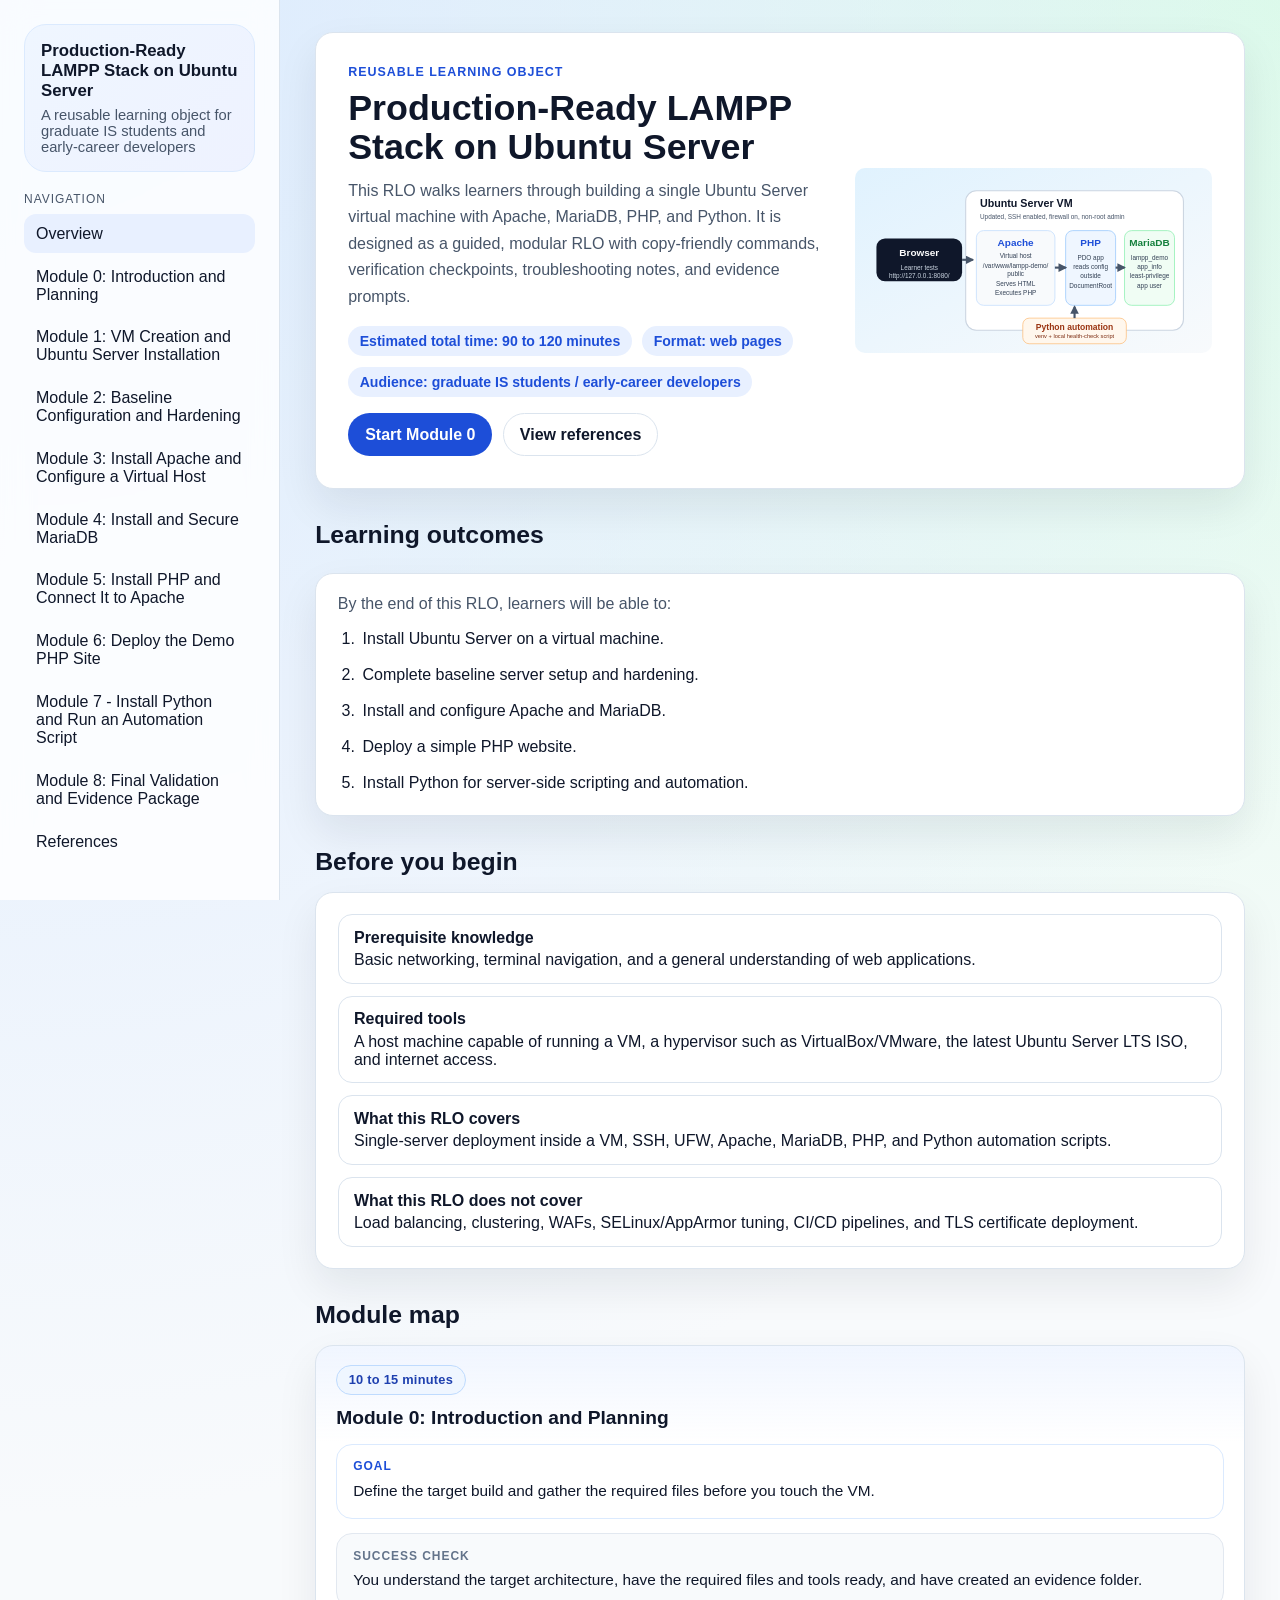
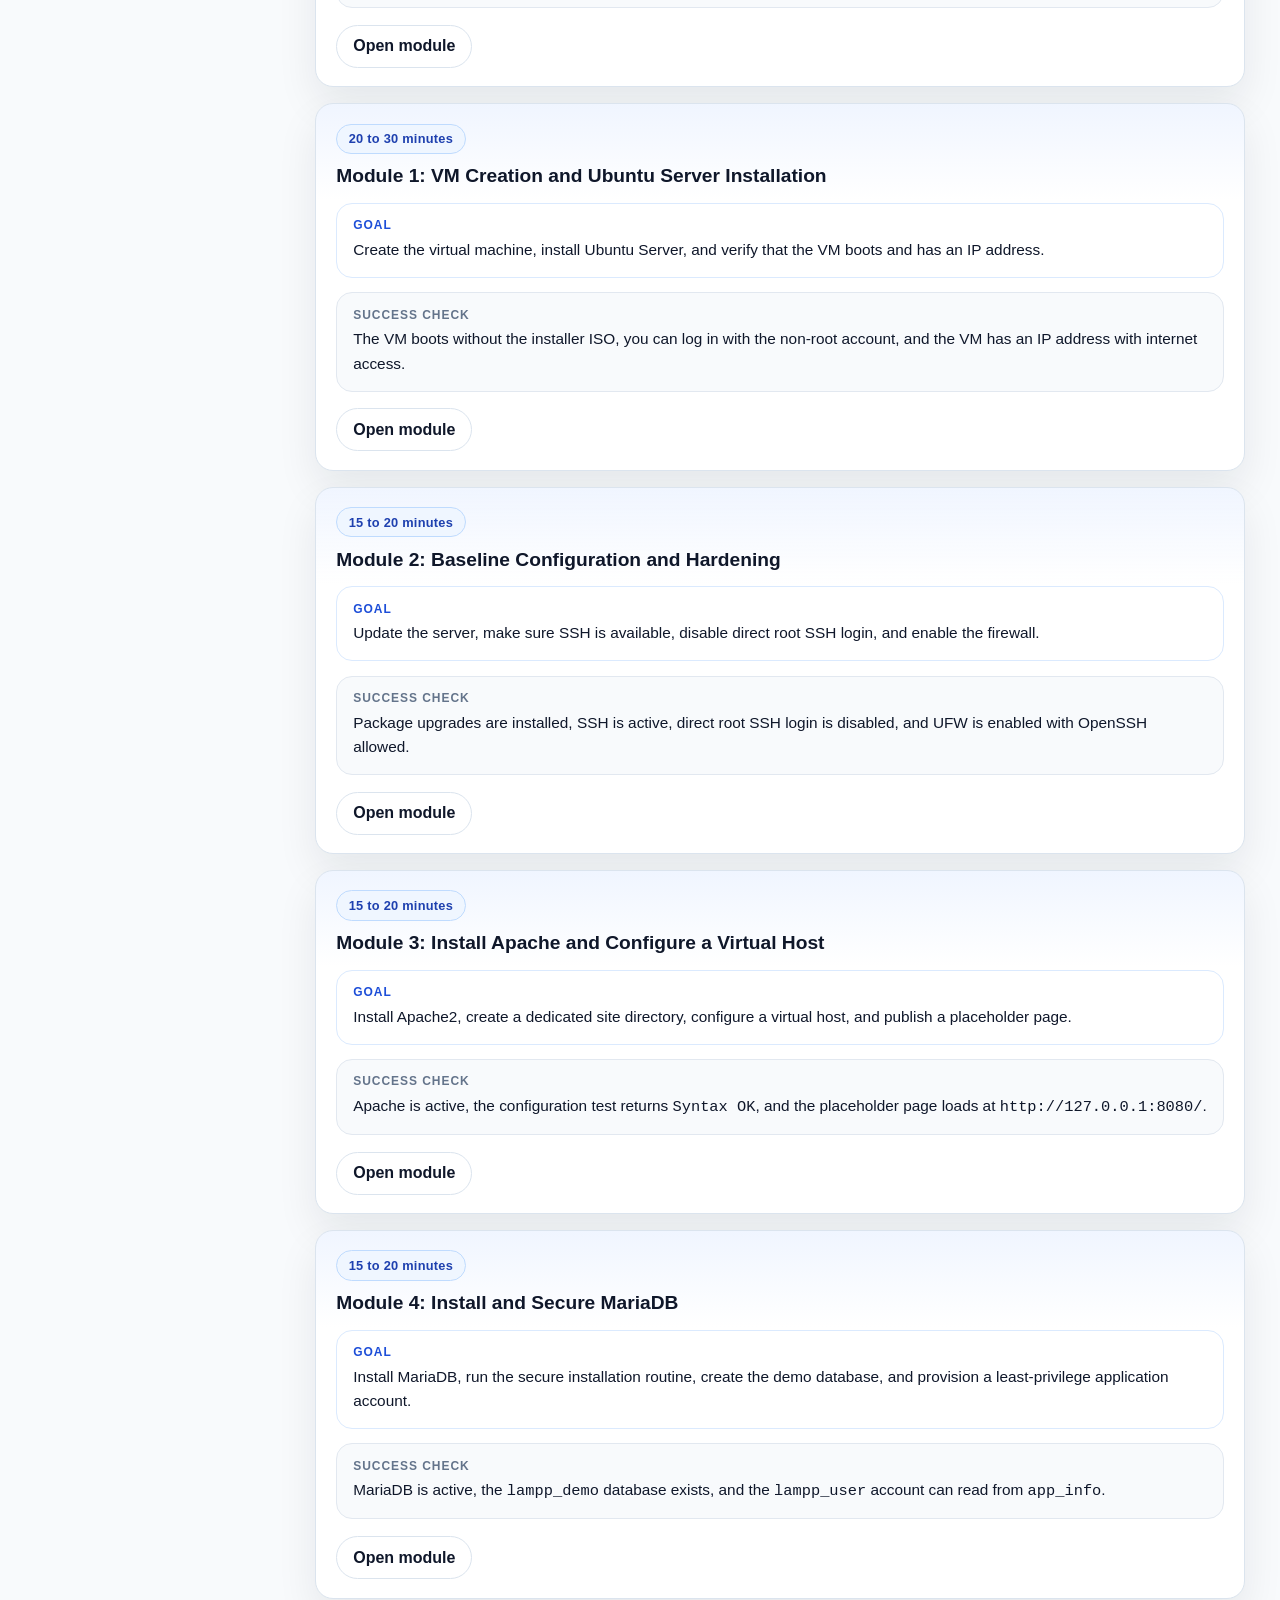
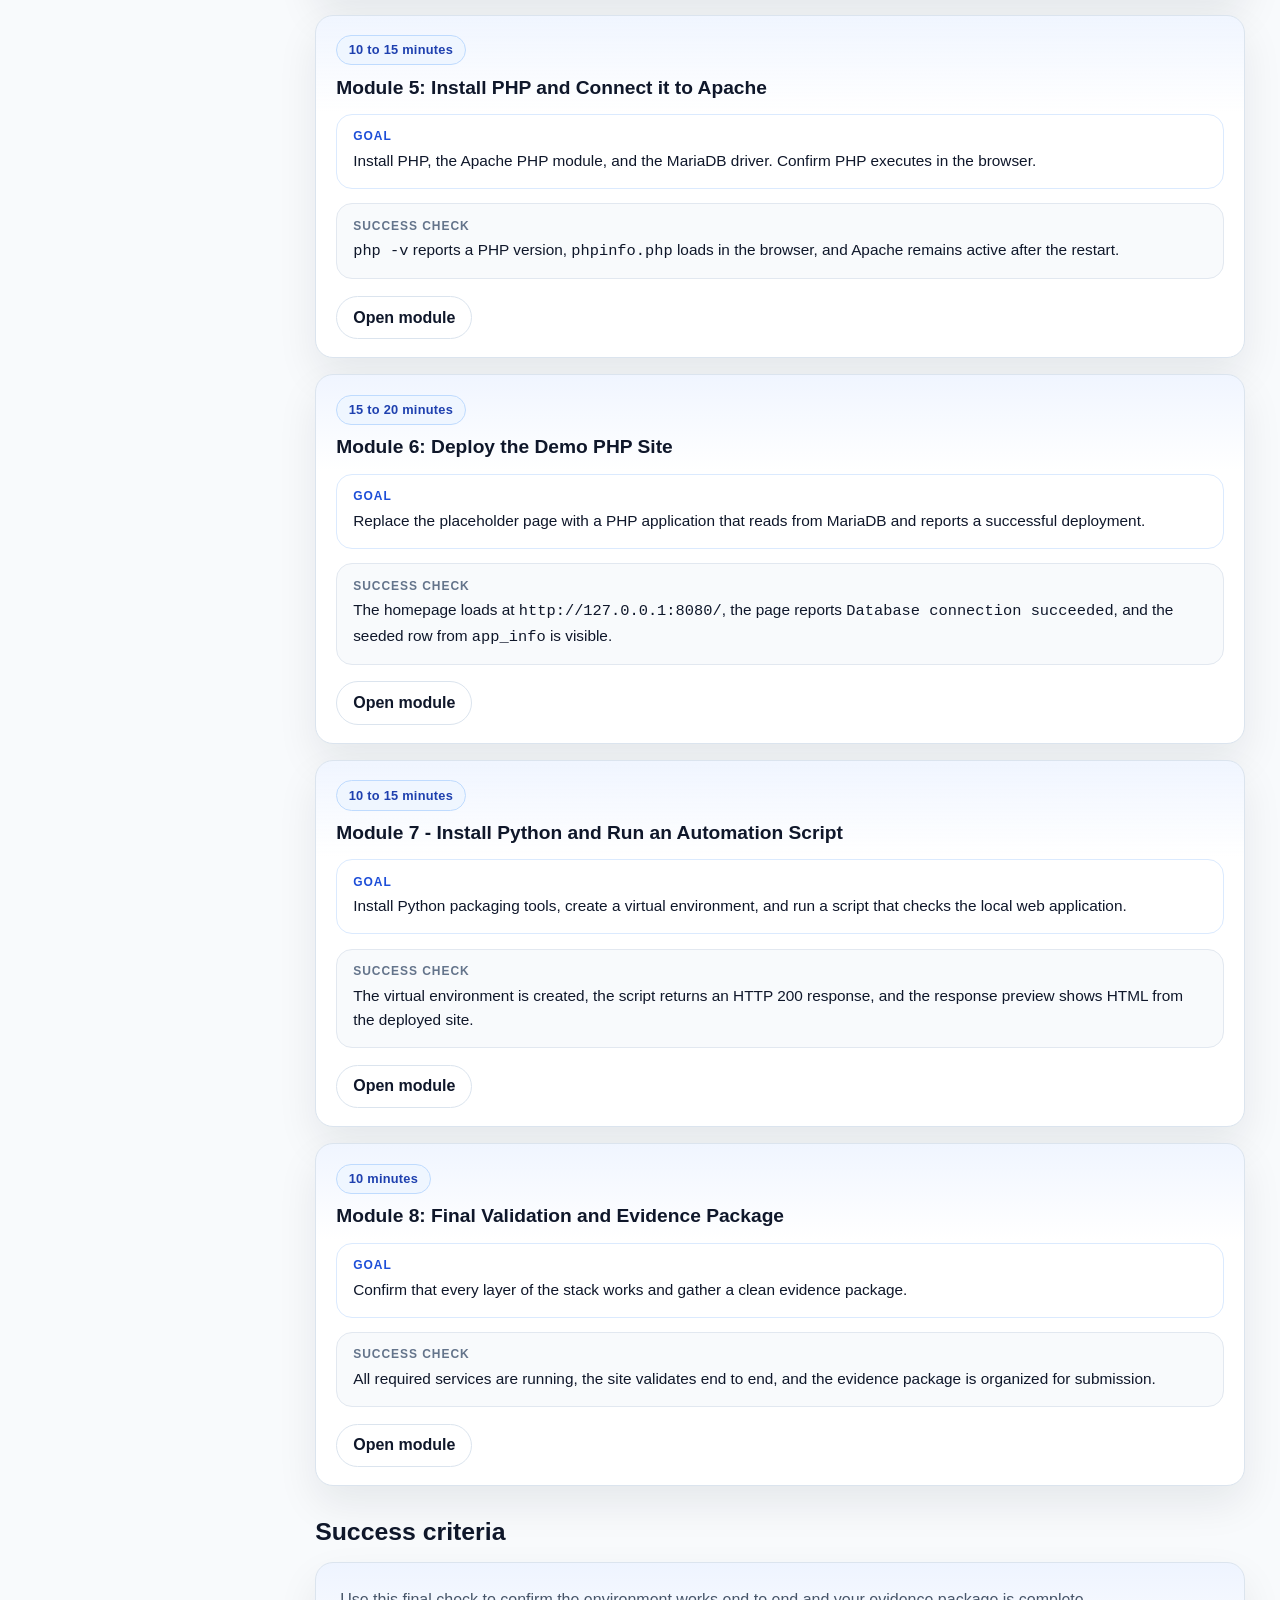
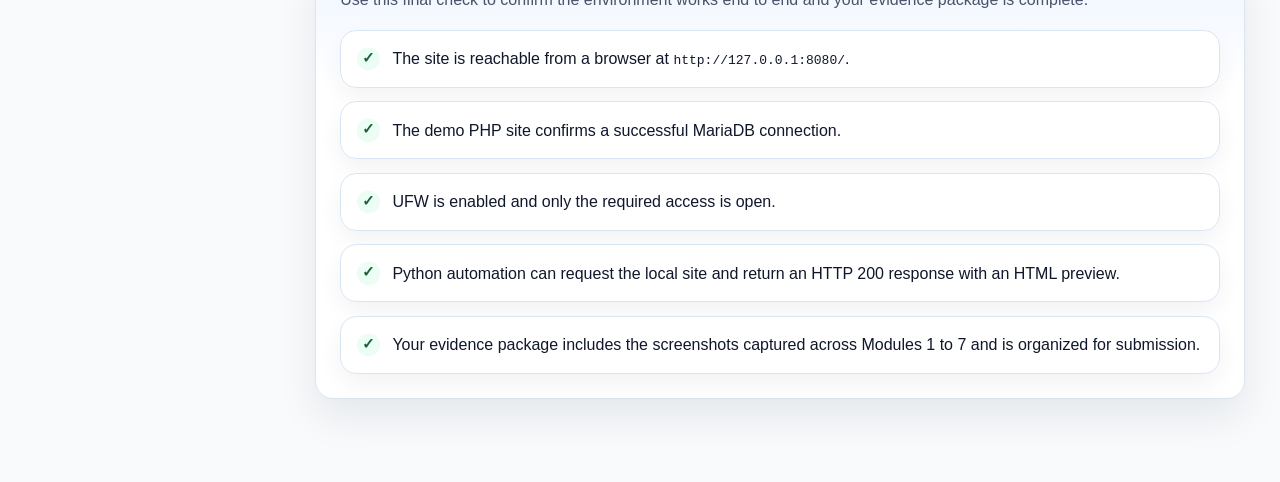
==== index.html @ e1eee12f "Adds in-line comments to all HTML, CSS, and JS files" ====
<!doctype html>
<html lang="en">
<head>
  <meta charset="utf-8">
  <meta name="viewport" content="width=device-width, initial-scale=1">
  <title>Overview — Production-Ready LAMPP Stack on Ubuntu Server</title>
  <link rel="stylesheet" href="styles.css">
</head>
<body>
  <!-- Shared application shell: persistent sidebar plus scrolling content area. -->
  <div class="site-shell">
    <!-- Shared navigation sidebar used across the full RLO. -->
    <aside class="sidebar">
      <div class="brand">
        <h1>Production-Ready LAMPP Stack on Ubuntu Server</h1>
        <p>A reusable learning object for graduate IS students and early-career developers</p>
      </div>
      <div class="nav-section">
        <div class="nav-label">Navigation</div>
        <ul class="nav-list"><li><a class="active" href="index.html">Overview</a></li>
<li><a class="" href="modules/00-introduction-planning.html">Module 0: Introduction and Planning</a></li>
<li><a class="" href="modules/01-vm-ubuntu-install.html">Module 1: VM Creation and Ubuntu Server Installation</a></li>
<li><a class="" href="modules/02-hardening.html">Module 2: Baseline Configuration and Hardening</a></li>
<li><a class="" href="modules/03-apache.html">Module 3: Install Apache and Configure a Virtual Host</a></li>
<li><a class="" href="modules/04-mariadb.html">Module 4: Install and Secure MariaDB</a></li>
<li><a class="" href="modules/05-php.html">Module 5: Install PHP and Connect It to Apache</a></li>
<li><a class="" href="modules/06-demo-php-site.html">Module 6: Deploy the Demo PHP Site</a></li>
        <li><a class="" href="modules/07-python-automation.html">Module 7 - Install Python and Run an Automation Script</a></li>
<li><a class="" href="modules/08-final-validation.html">Module 8: Final Validation and Evidence Package</a></li>
<li><a class="" href="references.html">References</a></li></ul>
      </div>
    </aside>
    <!-- Main content column for this page. -->
    <main class="main">
<!-- Landing-page summary, audience framing, and call to action. -->
<section class="hero">
  <div>
    <div class="eyebrow">Reusable Learning Object</div>
    <h2>Production-Ready LAMPP Stack on Ubuntu Server</h2>
    <p>This RLO walks learners through building a single Ubuntu Server virtual machine with Apache, MariaDB, PHP, and Python. It is designed as a guided, modular RLO with copy-friendly commands, verification checkpoints, troubleshooting notes, and evidence prompts.</p>
    <div class="pill-row">
      <span class="pill">Estimated total time: 90 to 120 minutes</span>
      <span class="pill">Format: web pages</span>
      <span class="pill">Audience: graduate IS students / early-career developers</span>
    </div>
    <div class="module-actions">
      <a class="button primary" href="modules/00-introduction-planning.html">Start Module 0</a>
      <a class="button secondary" href="references.html">View references</a>
    </div>
  </div>
  <div><img src="assets/architecture.svg" alt="Diagram of browser, Apache, PHP, MariaDB, and Python inside an Ubuntu Server VM."></div>
</section>
<!-- High-level learning outcomes for the complete RLO. -->
<h2 class="section-title">Learning outcomes</h2>
<section class="panel outcomes-panel">
<p class="outcomes-intro">By the end of this RLO, learners will be able to:</p>
<ol class="outcomes-list">
<li>Install Ubuntu Server on a virtual machine.</li>
<li>Complete baseline server setup and hardening.</li>
<li>Install and configure Apache and MariaDB.</li>
<li>Deploy a simple PHP website.</li>
<li>Install Python for server-side scripting and automation.</li>
</ol>
</section>
<!-- Prerequisites, required tools, and scope boundaries before learners begin. -->
<h2 class="section-title">Before you begin</h2>
<section class="panel"><div class="kv-list">
<div class="kv"><strong>Prerequisite knowledge</strong><span>Basic networking, terminal navigation, and a general understanding of web applications.</span></div>
<div class="kv"><strong>Required tools</strong><span>A host machine capable of running a VM, a hypervisor such as VirtualBox/VMware, the latest Ubuntu Server LTS ISO, and internet access.</span></div>
<div class="kv"><strong>What this RLO covers</strong><span>Single-server deployment inside a VM, SSH, UFW, Apache, MariaDB, PHP, and Python automation scripts.</span></div>
<div class="kv"><strong>What this RLO does not cover</strong><span>Load balancing, clustering, WAFs, SELinux/AppArmor tuning, CI/CD pipelines, and TLS certificate deployment.</span></div>
</div></section>
<!-- Module cards summarize goals, timing, and success checks for the full sequence. -->
<h2 class="section-title">Module map</h2><section class="module-list">

    <article class="module-card">
      <div class="module-card-top">
        <div class="module-time">10 to 15 minutes</div>
        <h3><a href="modules/00-introduction-planning.html">Module 0: Introduction and Planning</a></h3>
      </div>
      <div class="module-detail">
        <span class="module-label">Goal</span>
        <p>Define the target build and gather the required files before you touch the VM.</p>
      </div>
      <div class="module-detail module-detail-muted">
        <span class="module-label">Success check</span>
        <p>You understand the target architecture, have the required files and tools ready, and have created an evidence folder.</p>
      </div>
      <div class="module-actions"><a class="button secondary" href="modules/00-introduction-planning.html">Open module</a></div>
    </article>
    

    <article class="module-card">
      <div class="module-card-top">
        <div class="module-time">20 to 30 minutes</div>
        <h3><a href="modules/01-vm-ubuntu-install.html">Module 1: VM Creation and Ubuntu Server Installation</a></h3>
      </div>
      <div class="module-detail">
        <span class="module-label">Goal</span>
        <p>Create the virtual machine, install Ubuntu Server, and verify that the VM boots and has an IP address.</p>
      </div>
      <div class="module-detail module-detail-muted">
        <span class="module-label">Success check</span>
        <p>The VM boots without the installer ISO, you can log in with the non-root account, and the VM has an IP address with internet access.</p>
      </div>
      <div class="module-actions"><a class="button secondary" href="modules/01-vm-ubuntu-install.html">Open module</a></div>
    </article>
    

    <article class="module-card">
      <div class="module-card-top">
        <div class="module-time">15 to 20 minutes</div>
        <h3><a href="modules/02-hardening.html">Module 2: Baseline Configuration and Hardening</a></h3>
      </div>
      <div class="module-detail">
        <span class="module-label">Goal</span>
        <p>Update the server, make sure SSH is available, disable direct root SSH login, and enable the firewall.</p>
      </div>
      <div class="module-detail module-detail-muted">
        <span class="module-label">Success check</span>
        <p>Package upgrades are installed, SSH is active, direct root SSH login is disabled, and UFW is enabled with OpenSSH allowed.</p>
      </div>
      <div class="module-actions"><a class="button secondary" href="modules/02-hardening.html">Open module</a></div>
    </article>
    

    <article class="module-card">
      <div class="module-card-top">
        <div class="module-time">15 to 20 minutes</div>
        <h3><a href="modules/03-apache.html">Module 3: Install Apache and Configure a Virtual Host</a></h3>
      </div>
      <div class="module-detail">
        <span class="module-label">Goal</span>
        <p>Install Apache2, create a dedicated site directory, configure a virtual host, and publish a placeholder page.</p>
      </div>
      <div class="module-detail module-detail-muted">
        <span class="module-label">Success check</span>
        <p>Apache is active, the configuration test returns <code>Syntax OK</code>, and the placeholder page loads at <code>http://127.0.0.1:8080/</code>.</p>
      </div>
      <div class="module-actions"><a class="button secondary" href="modules/03-apache.html">Open module</a></div>
    </article>
    

    <article class="module-card">
      <div class="module-card-top">
        <div class="module-time">15 to 20 minutes</div>
        <h3><a href="modules/04-mariadb.html">Module 4: Install and Secure MariaDB</a></h3>
      </div>
      <div class="module-detail">
        <span class="module-label">Goal</span>
        <p>Install MariaDB, run the secure installation routine, create the demo database, and provision a least-privilege application account.</p>
      </div>
      <div class="module-detail module-detail-muted">
        <span class="module-label">Success check</span>
        <p>MariaDB is active, the <code>lampp_demo</code> database exists, and the <code>lampp_user</code> account can read from <code>app_info</code>.</p>
      </div>
      <div class="module-actions"><a class="button secondary" href="modules/04-mariadb.html">Open module</a></div>
    </article>
    

    <article class="module-card">
      <div class="module-card-top">
        <div class="module-time">10 to 15 minutes</div>
        <h3><a href="modules/05-php.html">Module 5: Install PHP and Connect it to Apache</a></h3>
      </div>
      <div class="module-detail">
        <span class="module-label">Goal</span>
        <p>Install PHP, the Apache PHP module, and the MariaDB driver. Confirm PHP executes in the browser.</p>
      </div>
      <div class="module-detail module-detail-muted">
        <span class="module-label">Success check</span>
        <p><code>php -v</code> reports a PHP version, <code>phpinfo.php</code> loads in the browser, and Apache remains active after the restart.</p>
      </div>
      <div class="module-actions"><a class="button secondary" href="modules/05-php.html">Open module</a></div>
    </article>
    

    <article class="module-card">
      <div class="module-card-top">
        <div class="module-time">15 to 20 minutes</div>
        <h3><a href="modules/06-demo-php-site.html">Module 6: Deploy the Demo PHP Site</a></h3>
      </div>
      <div class="module-detail">
        <span class="module-label">Goal</span>
        <p>Replace the placeholder page with a PHP application that reads from MariaDB and reports a successful deployment.</p>
      </div>
      <div class="module-detail module-detail-muted">
        <span class="module-label">Success check</span>
        <p>The homepage loads at <code>http://127.0.0.1:8080/</code>, the page reports <code>Database connection succeeded</code>, and the seeded row from <code>app_info</code> is visible.</p>
      </div>
      <div class="module-actions"><a class="button secondary" href="modules/06-demo-php-site.html">Open module</a></div>
    </article>
    

    <article class="module-card">
      <div class="module-card-top">
        <div class="module-time">10 to 15 minutes</div>
          <h3><a href="modules/07-python-automation.html">Module 7 - Install Python and Run an Automation Script</a></h3>
      </div>
      <div class="module-detail">
        <span class="module-label">Goal</span>
        <p>Install Python packaging tools, create a virtual environment, and run a script that checks the local web application.</p>
      </div>
      <div class="module-detail module-detail-muted">
        <span class="module-label">Success check</span>
        <p>The virtual environment is created, the script returns an HTTP 200 response, and the response preview shows HTML from the deployed site.</p>
      </div>
      <div class="module-actions"><a class="button secondary" href="modules/07-python-automation.html">Open module</a></div>
    </article>
    

    <article class="module-card">
      <div class="module-card-top">
        <div class="module-time">10 minutes</div>
        <h3><a href="modules/08-final-validation.html">Module 8: Final Validation and Evidence Package</a></h3>
      </div>
      <div class="module-detail">
        <span class="module-label">Goal</span>
        <p>Confirm that every layer of the stack works and gather a clean evidence package.</p>
      </div>
      <div class="module-detail module-detail-muted">
        <span class="module-label">Success check</span>
        <p>All required services are running, the site validates end to end, and the evidence package is organized for submission.</p>
      </div>
      <div class="module-actions"><a class="button secondary" href="modules/08-final-validation.html">Open module</a></div>
    </article>
    
</section>
<!-- End-to-end criteria learners can use to confirm the stack is complete. -->
<h2 class="section-title">Success criteria</h2>
<section class="panel success-panel">
  <p class="success-intro">Use this final check to confirm the environment works end to end and your evidence package is complete.</p>
  <ul class="success-list">
    <li>The site is reachable from a browser at <code>http://127.0.0.1:8080/</code>.</li>
    <li>The demo PHP site confirms a successful MariaDB connection.</li>
    <li>UFW is enabled and only the required access is open.</li>
    <li>Python automation can request the local site and return an HTTP 200 response with an HTML preview.</li>
    <li>Your evidence package includes the screenshots captured across Modules 1 to 7 and is organized for submission.</li>
  </ul>
</section>
    </main>
  </div>
  <script src="script.js"></script>
</body>
</html>
---- styles.css ----
/* Global design tokens used throughout the RLO. */
:root {
  --bg: #f8fafc;
  --panel: #ffffff;
  --ink: #0f172a;
  --muted: #475569;
  --line: #dbe4ee;
  --accent: #1d4ed8;
  --accent-soft: #e8f0ff;
  --good: #166534;
  --good-soft: #ecfdf5;
  --warn: #92400e;
  --warn-soft: #fff7ed;
  --shadow: 0 18px 40px rgba(15, 23, 42, 0.08);
  --radius: 18px;
  --code-bg: #0f172a;
  --code-ink: #e2e8f0;
}

/* Base element resets and page background. */
* { box-sizing: border-box; }
html { scroll-behavior: smooth; }
body {
  margin: 0;
  font-family: Inter, Arial, sans-serif;
  color: var(--ink);
  background:
    radial-gradient(circle at top left, #dbeafe 0, transparent 28%),
    radial-gradient(circle at top right, #dcfce7 0, transparent 22%),
    var(--bg);
}
a { color: var(--accent); text-decoration: none; }
a:hover { text-decoration: underline; }

/* Two-column site shell with a persistent sidebar and flexible content pane. */
.site-shell {
  display: grid;
  grid-template-columns: 280px 1fr;
  min-height: 100vh;
}
.sidebar {
  position: sticky;
  top: 0;
  align-self: start;
  height: 100vh;
  padding: 1.5rem;
  border-right: 1px solid var(--line);
  background: rgba(255,255,255,0.82);
  backdrop-filter: blur(14px);
  overflow-y: auto;
}
.brand {
  background: linear-gradient(135deg, #eff6ff, #eef2ff);
  border: 1px solid #dbeafe;
  border-radius: 22px;
  padding: 1rem;
  margin-bottom: 1rem;
}
.brand h1 {
  font-size: 1.05rem;
  margin: 0 0 .4rem;
}
.brand p {
  margin: 0;
  font-size: .92rem;
  color: var(--muted);
}
.nav-section { margin-top: 1.2rem; }
.nav-label {
  font-size: .75rem;
  text-transform: uppercase;
  letter-spacing: .08em;
  color: var(--muted);
  margin-bottom: .55rem;
}
.nav-list { list-style: none; padding: 0; margin: 0; }
.nav-list li { margin: .25rem 0; }
.nav-list a {
  display: block;
  padding: .65rem .75rem;
  border-radius: 12px;
  color: var(--ink);
}
.nav-list a:hover, .nav-list a.active { background: var(--accent-soft); text-decoration: none; }
.main {
  padding: 2rem 2.2rem 4rem;
}

/* Shared card styles reused by panels, module cards, and checklist boxes. */
.hero, .panel, .card-grid .card, .module-card, .source-card, .checklist-box {
  background: var(--panel);
  border: 1px solid var(--line);
  border-radius: var(--radius);
  box-shadow: var(--shadow);
}

/* Overview hero block: title, summary text, and architecture diagram. */
.hero {
  padding: 2rem;
  display: grid;
  gap: 1.5rem;
  grid-template-columns: minmax(0, 1.15fr) minmax(320px, .85fr);
  align-items: center;
}
.hero h2 {
  margin: 0 0 .7rem;
  font-size: clamp(1.85rem, 2.8vw, 3rem);
  line-height: 1.08;
}
.hero p {
  margin: 0 0 1rem;
  color: var(--muted);
  font-size: 1rem;
  line-height: 1.65;
}
.hero .pill-row {
  display: flex;
  flex-wrap: wrap;
  gap: .65rem;
  margin-top: 1rem;
}
.pill {
  padding: .45rem .72rem;
  border-radius: 999px;
  background: var(--accent-soft);
  color: var(--accent);
  font-size: .88rem;
  font-weight: 600;
}
.hero img {
  width: 100%;
  height: auto;
  display: block;
}

/* Generic card grid used for reusable grouped content patterns. */
.card-grid {
  display: grid;
  grid-template-columns: repeat(auto-fit, minmax(220px, 1fr));
  gap: 1rem;
  margin-top: 1.5rem;
}
.card-grid .card {
  padding: 1rem 1.05rem;
}
.card-grid .card h3 {
  margin: 0 0 .45rem;
  font-size: 1rem;
}
.card-grid .card p {
  margin: 0;
  font-size: .94rem;
  color: var(--muted);
  line-height: 1.55;
}
.section-title {
  margin: 2rem 0 1rem;
  font-size: 1.55rem;
}

/* Homepage module map cards. */
.module-list {
  display: grid;
  gap: 1rem;
}
.module-card {
  padding: 1.2rem 1.25rem 1.15rem;
  display: grid;
  gap: .9rem;
  background:
    linear-gradient(180deg, rgba(232, 240, 255, 0.65), rgba(255, 255, 255, 0) 96px),
    var(--panel);
}
.module-card h3 {
  margin: 0;
  font-size: 1.2rem;
  line-height: 1.25;
}
.module-card h3 a {
  color: var(--ink);
}
.module-card h3 a:hover {
  color: var(--accent);
  text-decoration: none;
}
.module-card-top {
  display: grid;
  gap: .65rem;
}
.module-time {
  display: inline-flex;
  align-items: center;
  width: fit-content;
  padding: .42rem .72rem;
  border-radius: 999px;
  background: #eff6ff;
  border: 1px solid #bfdbfe;
  color: #1e40af;
  font-size: .8rem;
  font-weight: 800;
  letter-spacing: .02em;
}
.module-detail {
  padding: .9rem 1rem;
  border-radius: 16px;
  border: 1px solid #dbeafe;
  background: rgba(255, 255, 255, 0.88);
}
.module-detail-muted {
  border-color: #e2e8f0;
  background: #f8fafc;
}
.module-label {
  display: block;
  margin-bottom: .35rem;
  font-size: .75rem;
  font-weight: 800;
  letter-spacing: .08em;
  text-transform: uppercase;
  color: var(--accent);
}
.module-detail-muted .module-label {
  color: #64748b;
}
.module-detail p {
  margin: 0;
  color: var(--ink);
  line-height: 1.6;
  font-size: .96rem;
}
.module-actions {
  display: flex;
  flex-wrap: wrap;
  gap: .65rem;
  margin-top: .15rem;
}
.hero .module-actions {
  margin-top: 1rem;
}

/* Shared button styles for navigation and call-to-action links. */
.button {
  display: inline-flex;
  align-items: center;
  gap: .45rem;
  border-radius: 999px;
  padding: .72rem 1rem;
  font-weight: 700;
  border: 1px solid transparent;
  cursor: pointer;
  transition:
    transform .16s ease,
    box-shadow .16s ease,
    background-color .16s ease,
    border-color .16s ease,
    color .16s ease;
}
.button.primary { background: var(--accent); color: #fff; }
.button.secondary { background: #fff; color: var(--ink); border-color: var(--line); }
.button:hover {
  text-decoration: none;
  transform: translateY(-1px);
  box-shadow: 0 10px 22px rgba(15, 23, 42, 0.12);
}
.button.primary:hover { background: #1e40af; }
.button.secondary:hover { background: #f8fafc; border-color: #cbd5e1; }

/* Shared content panels and overview-specific lists. */
.panel { padding: 1.3rem 1.35rem; }
.panel p:last-child { margin-bottom: 0; }
.outcomes-panel {
  margin-top: 1.5rem;
}
.outcomes-intro {
  margin: 0 0 .85rem;
  color: var(--muted);
}
.outcomes-list {
  margin: 0;
  padding-left: 1.35rem;
  display: grid;
  gap: .75rem;
}
.outcomes-list li {
  padding-left: .2rem;
  line-height: 1.5;
  font-weight: 400;
}
.success-panel {
  padding: 1.5rem;
  background:
    linear-gradient(180deg, rgba(232, 240, 255, 0.72), rgba(255, 255, 255, 0) 120px),
    var(--panel);
}
.success-intro {
  margin: 0 0 1rem;
  max-width: none;
  color: var(--muted);
  line-height: 1.65;
}
.success-list {
  list-style: none;
  margin: 0;
  padding: 0;
  display: grid;
  gap: .85rem;
}
.success-list li {
  position: relative;
  padding: .95rem 1rem .95rem 3.2rem;
  border: 1px solid #d7e5f5;
  border-radius: 16px;
  background: rgba(255, 255, 255, 0.88);
  line-height: 1.6;
  box-shadow: 0 10px 24px rgba(15, 23, 42, 0.05);
}
.success-list li::before {
  content: "\2713";
  position: absolute;
  left: 1rem;
  top: 50%;
  width: 1.45rem;
  height: 1.45rem;
  display: grid;
  place-items: center;
  border-radius: 999px;
  background: var(--good-soft);
  color: var(--good);
  font-size: .92rem;
  font-weight: 800;
  transform: translateY(-50%);
}
.callout {
  border-radius: 14px;
  padding: 1rem 1rem;
  margin: 1rem 0;
  border: 1px solid transparent;
}
.callout.note { background: #eff6ff; border-color: #bfdbfe; }
.callout.warning { background: var(--warn-soft); border-color: #fdba74; }
.callout.success { background: var(--good-soft); border-color: #86efac; }

/* Module page header and progress tracker. */
article.module-page header {
  margin-bottom: 1.2rem;
}
.module-progress {
  margin-top: 1.1rem;
  padding: 1rem 1.1rem;
  background:
    linear-gradient(180deg, rgba(232, 240, 255, 0.72), rgba(255, 255, 255, 0) 120px),
    var(--panel);
}
.module-progress-head {
  display: flex;
  align-items: baseline;
  justify-content: space-between;
  gap: 1rem;
  flex-wrap: wrap;
}
.module-progress-title {
  font-size: 1rem;
  font-weight: 800;
  letter-spacing: .02em;
}
.module-progress-note {
  margin: .35rem 0 0;
}
.eyebrow {
  color: var(--accent);
  text-transform: uppercase;
  letter-spacing: .08em;
  font-size: .78rem;
  font-weight: 800;
  margin-bottom: .65rem;
}
.module-page h1 {
  margin: 0 0 .5rem;
  font-size: clamp(2rem, 2.6vw, 2.8rem);
  line-height: 1.1;
}
.module-page .summary {
  color: var(--muted);
  font-size: 1rem;
  line-height: 1.7;
  max-width: 70ch;
}
.module-page .summary-wide {
  max-width: none;
}
.meta-row {
  display: flex;
  flex-wrap: wrap;
  gap: .75rem;
  margin-top: 1rem;
}
.meta-chip {
  border-radius: 999px;
  padding: .45rem .7rem;
  background: #dbeafe;
  border: 1px solid #93c5fd;
  color: #4338ca;
  font-size: .86rem;
  font-weight: 700;
}

/* Two-column module layout: instructional context plus sticky checklist. */
.two-col {
  display: grid;
  grid-template-columns: minmax(0, 1fr) minmax(280px, .45fr);
  gap: 1rem;
  margin-top: 1.25rem;
}
.step-card {
  padding: 1.15rem 1.15rem;
  border-top: 1px solid var(--line);
}
.step-card:first-of-type { border-top: 0; }
.step-card h2 {
  margin: 0 0 .7rem;
  font-size: 1.2rem;
}
.step-card p, .step-card li {
  color: var(--muted);
  line-height: 1.7;
}
.step-card ul, .step-card ol { padding-left: 1.15rem; }

/* Screenshot and figure styles used throughout the step-by-step modules. */
.step-visual {
  margin: 1rem 0 1.15rem;
  border: 1px solid var(--line);
  border-radius: 18px;
  overflow: hidden;
  background: linear-gradient(180deg, #ffffff, #f8fafc);
  box-shadow: 0 14px 30px rgba(15, 23, 42, 0.08);
  max-width: 100%;
}
.step-visual img {
  width: auto;
  max-width: 100%;
  height: auto;
  display: block;
  margin: 0 auto;
  background: #ffffff;
  cursor: zoom-in;
}
.step-visual img:focus-visible {
  outline: 3px solid #60a5fa;
  outline-offset: -3px;
}
.step-visual figcaption {
  padding: .9rem 1rem 1rem;
  color: var(--muted);
  font-size: .93rem;
  line-height: 1.6;
  border-top: 1px solid var(--line);
}
.step-visual figcaption strong {
  color: var(--ink);
}
.step-visual-wide {
  max-width: none;
}
.step-visual-compact {
  max-width: none;
}

/* Full-screen lightbox for enlarging screenshots without leaving the page. */
.image-lightbox {
  position: fixed;
  inset: 0;
  display: none;
  align-items: center;
  justify-content: center;
  padding: 1.5rem;
  background: rgba(15, 23, 42, 0.82);
  backdrop-filter: blur(6px);
  z-index: 9999;
}
.image-lightbox.is-open {
  display: flex;
}
.image-lightbox-dialog {
  position: relative;
  width: min(94vw, 1450px);
  max-height: calc(100vh - 3rem);
  display: grid;
  justify-items: stretch;
}
.image-lightbox-close {
  position: absolute;
  top: 1rem;
  right: 1rem;
  border: 1px solid rgba(15, 23, 42, 0.12);
  background: rgba(255, 255, 255, 0.96);
  color: var(--ink);
  border-radius: 999px;
  padding: .48rem .82rem;
  font-size: .88rem;
  font-weight: 700;
  cursor: pointer;
  z-index: 2;
  box-shadow: 0 10px 24px rgba(15, 23, 42, 0.14);
}
.image-lightbox-close:hover {
  background: #f8fafc;
  border-color: #cbd5e1;
}
.image-lightbox-close:focus-visible {
  outline: 3px solid #60a5fa;
  outline-offset: 2px;
}
.image-lightbox-frame {
  margin: 0;
  width: 100%;
  max-height: calc(100vh - 3rem);
  border: 1px solid var(--line);
  border-radius: 18px;
  overflow: hidden;
  background: linear-gradient(180deg, #ffffff, #f8fafc);
  box-shadow: 0 24px 60px rgba(15, 23, 42, 0.28);
}
.image-lightbox-image {
  width: auto;
  max-width: 100%;
  max-height: calc(100vh - 11rem);
  margin: 0 auto;
  display: block;
  background: #fff;
}
.image-lightbox-caption {
  margin: 0;
  padding: .9rem 1rem 1rem;
  color: var(--muted);
  line-height: 1.6;
  border-top: 1px solid var(--line);
  background: transparent;
}
.image-lightbox-caption strong {
  color: var(--ink);
}
body.lightbox-open {
  overflow: hidden;
}

/* Command blocks pair shell snippets with copy buttons and readable code styling. */
.command-block {
  margin: .8rem 0 1.1rem;
  border: 1px solid #1e293b;
  border-radius: 16px;
  overflow: hidden;
  background: var(--code-bg);
}
.command-head {
  display: flex;
  justify-content: space-between;
  align-items: center;
  padding: .7rem .85rem;
  background: rgba(255,255,255,.06);
  border-bottom: 1px solid rgba(255,255,255,.08);
  gap: 1rem;
}
.command-head strong { color: #f8fafc; font-size: .92rem; }
.copy-btn {
  border: 1px solid rgba(255,255,255,.18);
  background: rgba(255,255,255,.08);
  color: #fff;
  border-radius: 999px;
  padding: .4rem .7rem;
  font-size: .82rem;
  cursor: pointer;
}
.copy-btn.copied { background: #065f46; border-color: #34d399; }
.command-block pre {
  margin: 0;
  padding: 1rem 1rem 1.1rem;
  color: var(--code-ink);
  overflow-x: auto;
  font-size: .9rem;
  line-height: 1.55;
  white-space: pre-wrap;
  word-break: break-word;
}
.step-card li > .command-block {
  margin-top: .6rem;
  margin-bottom: .35rem;
}

/* Checklist, key-value summaries, and troubleshooting table styles. */
.checklist-box {
  padding: 1rem 1rem 1.15rem;
  position: sticky;
  top: 1.5rem;
}
.checklist-box h3 {
  margin-top: 0;
}
.checklist {
  list-style: none;
  padding: 0;
  margin: 0;
}
.checklist li {
  display: flex;
  gap: .65rem;
  align-items: flex-start;
  padding: .4rem 0;
  color: var(--muted);
  line-height: 1.5;
}
.checklist input { margin-top: .2rem; }
.completion-list,
.evidence-list {
  margin: 0;
  padding-left: 1.35rem;
  display: grid;
  gap: .75rem;
}
.completion-list li,
.evidence-list li {
  line-height: 1.6;
}
.kv-list {
  display: grid;
  gap: .75rem;
}
.kv {
  border: 1px solid var(--line);
  border-radius: 14px;
  padding: .85rem .95rem;
  background: #fff;
}
.kv strong { display: block; margin-bottom: .28rem; }
table.trouble {
  width: 100%;
  border-collapse: collapse;
  margin-top: .75rem;
}
table.trouble th, table.trouble td {
  border: 1px solid var(--line);
  padding: .8rem .85rem;
  vertical-align: top;
  text-align: left;
}
table.trouble th { background: #f8fafc; }

/* Reference-page helpers and global progress bar styling. */
.footer-nav {
  display: flex;
  justify-content: space-between;
  gap: 1rem;
  margin-top: 2rem;
}
.source-list {
  display: grid;
  gap: .9rem;
}
.source-card {
  padding: 1rem;
}
.source-card h3 { margin: 0 0 .35rem; font-size: 1rem; }
.source-card p { margin: .25rem 0; color: var(--muted); line-height: 1.55; }
.ieee-references {
  list-style: none;
  counter-reset: ieee-ref;
  margin: 0;
  padding: 0;
  display: grid;
  gap: 1rem;
}
.ieee-references li {
  counter-increment: ieee-ref;
  position: relative;
  padding-left: 3.2rem;
  line-height: 1.7;
}
.ieee-references li::before {
  content: "[" counter(ieee-ref) "]";
  position: absolute;
  left: 0;
  top: 0;
  font-weight: 700;
  color: var(--ink);
  font-variant-numeric: tabular-nums;
}
.ieee-references a {
  overflow-wrap: anywhere;
  word-break: break-word;
}
.reference-url {
  overflow-wrap: anywhere;
  word-break: break-word;
}
.site-footer {
  margin-top: 2rem;
  color: var(--muted);
  font-size: .92rem;
}
.progress {
  display: flex;
  align-items: center;
  gap: .7rem;
  margin-top: .85rem;
}
.progress-bar {
  flex: 1;
  height: 14px;
  border-radius: 999px;
  background: #e2e8f0;
  overflow: hidden;
}
.progress-fill {
  height: 100%;
  background: linear-gradient(90deg, #2563eb, #22c55e);
  width: 0;
  transition: width .2s ease;
}
.small { font-size: .88rem; color: var(--muted); }

/* Narrow-screen layout adjustments keep the site readable on tablets and phones. */
@media (max-width: 1020px) {
  .site-shell { grid-template-columns: 1fr; }
  .sidebar { position: relative; height: auto; border-right: 0; border-bottom: 1px solid var(--line); }
  .main { padding: 1.25rem; }
  .hero { grid-template-columns: 1fr; }
  .two-col { grid-template-columns: 1fr; }
  .checklist-box { position: relative; top: 0; }
  .module-progress-head { align-items: flex-start; }
  .success-list li { padding-left: 3rem; }
}

/* Print mode removes interactive controls and heavy effects for cleaner output. */
@media print {
  .sidebar, .copy-btn, .button, .footer-nav, .image-lightbox { display: none !important; }
  .site-shell { grid-template-columns: 1fr; }
  .main { padding: 0; }
  .hero, .panel, .card-grid .card, .module-card, .source-card, .checklist-box { box-shadow: none; }
  body { background: #fff; }
}
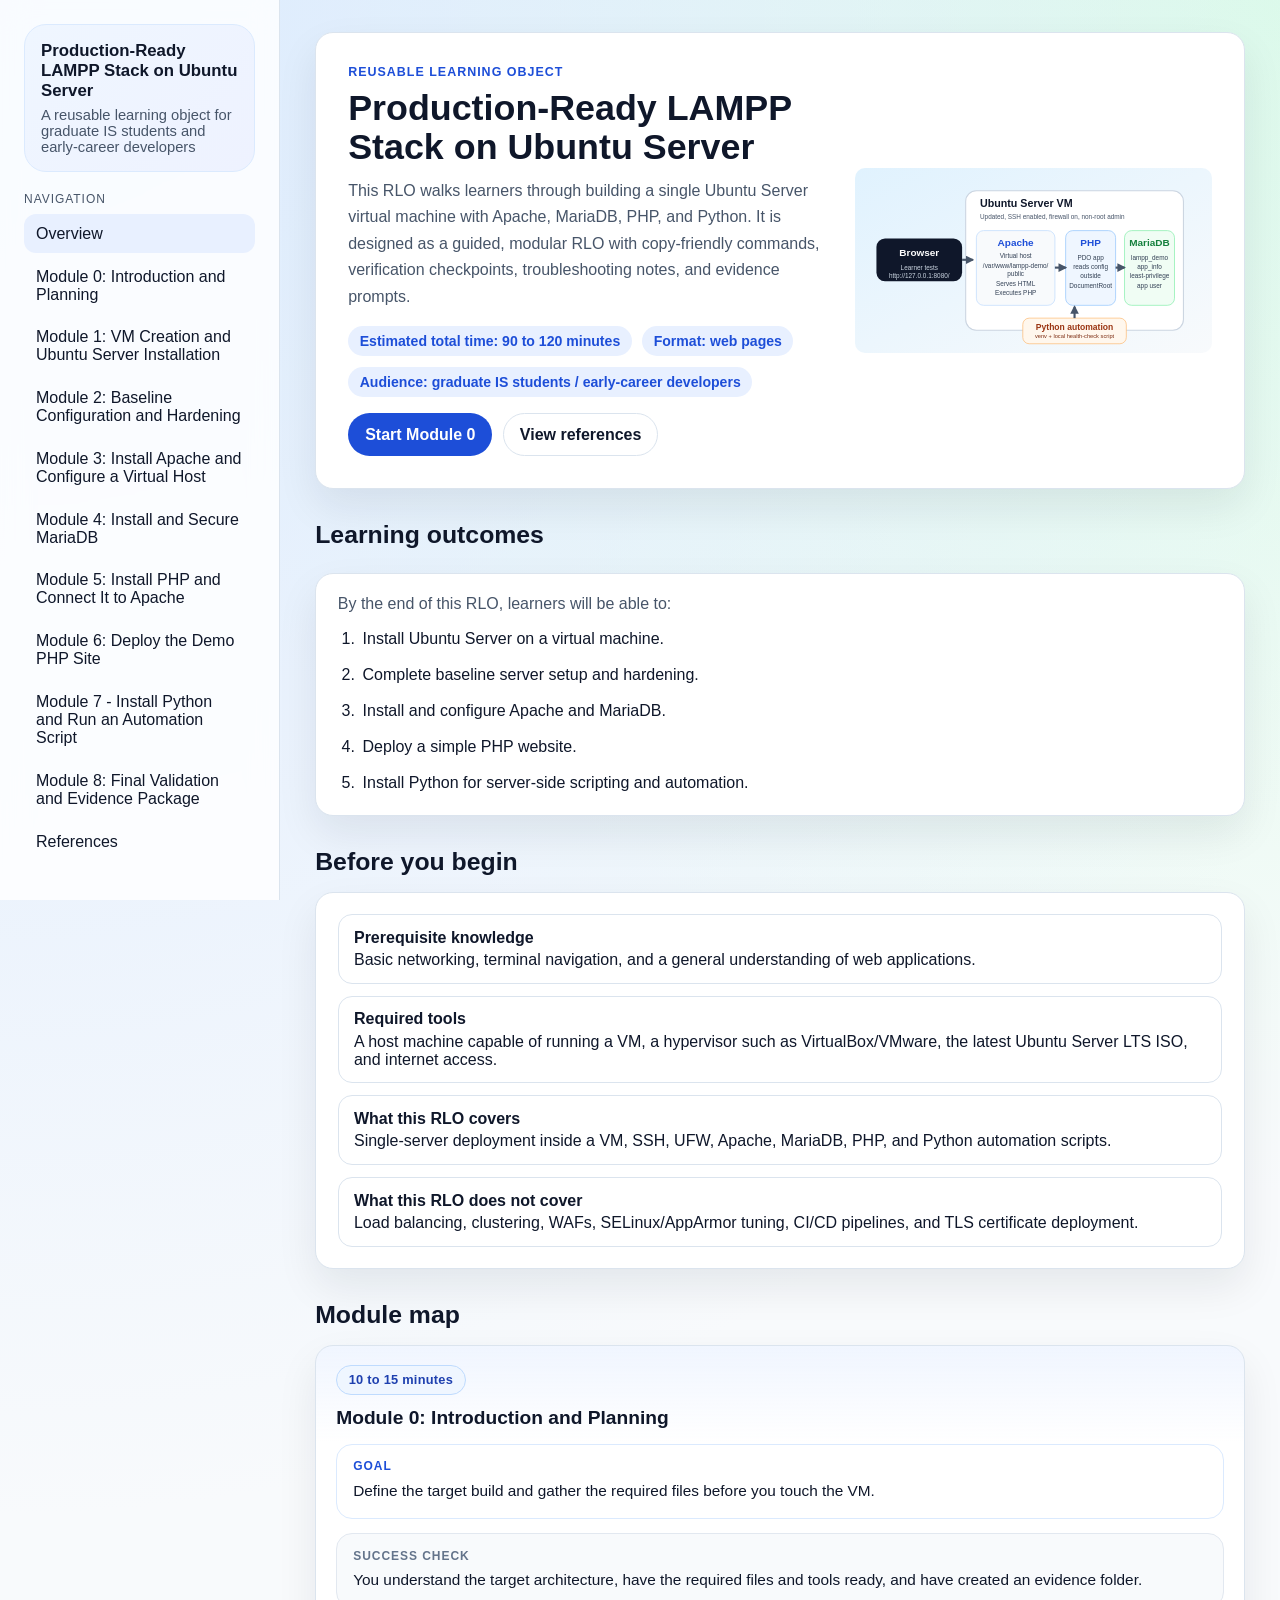
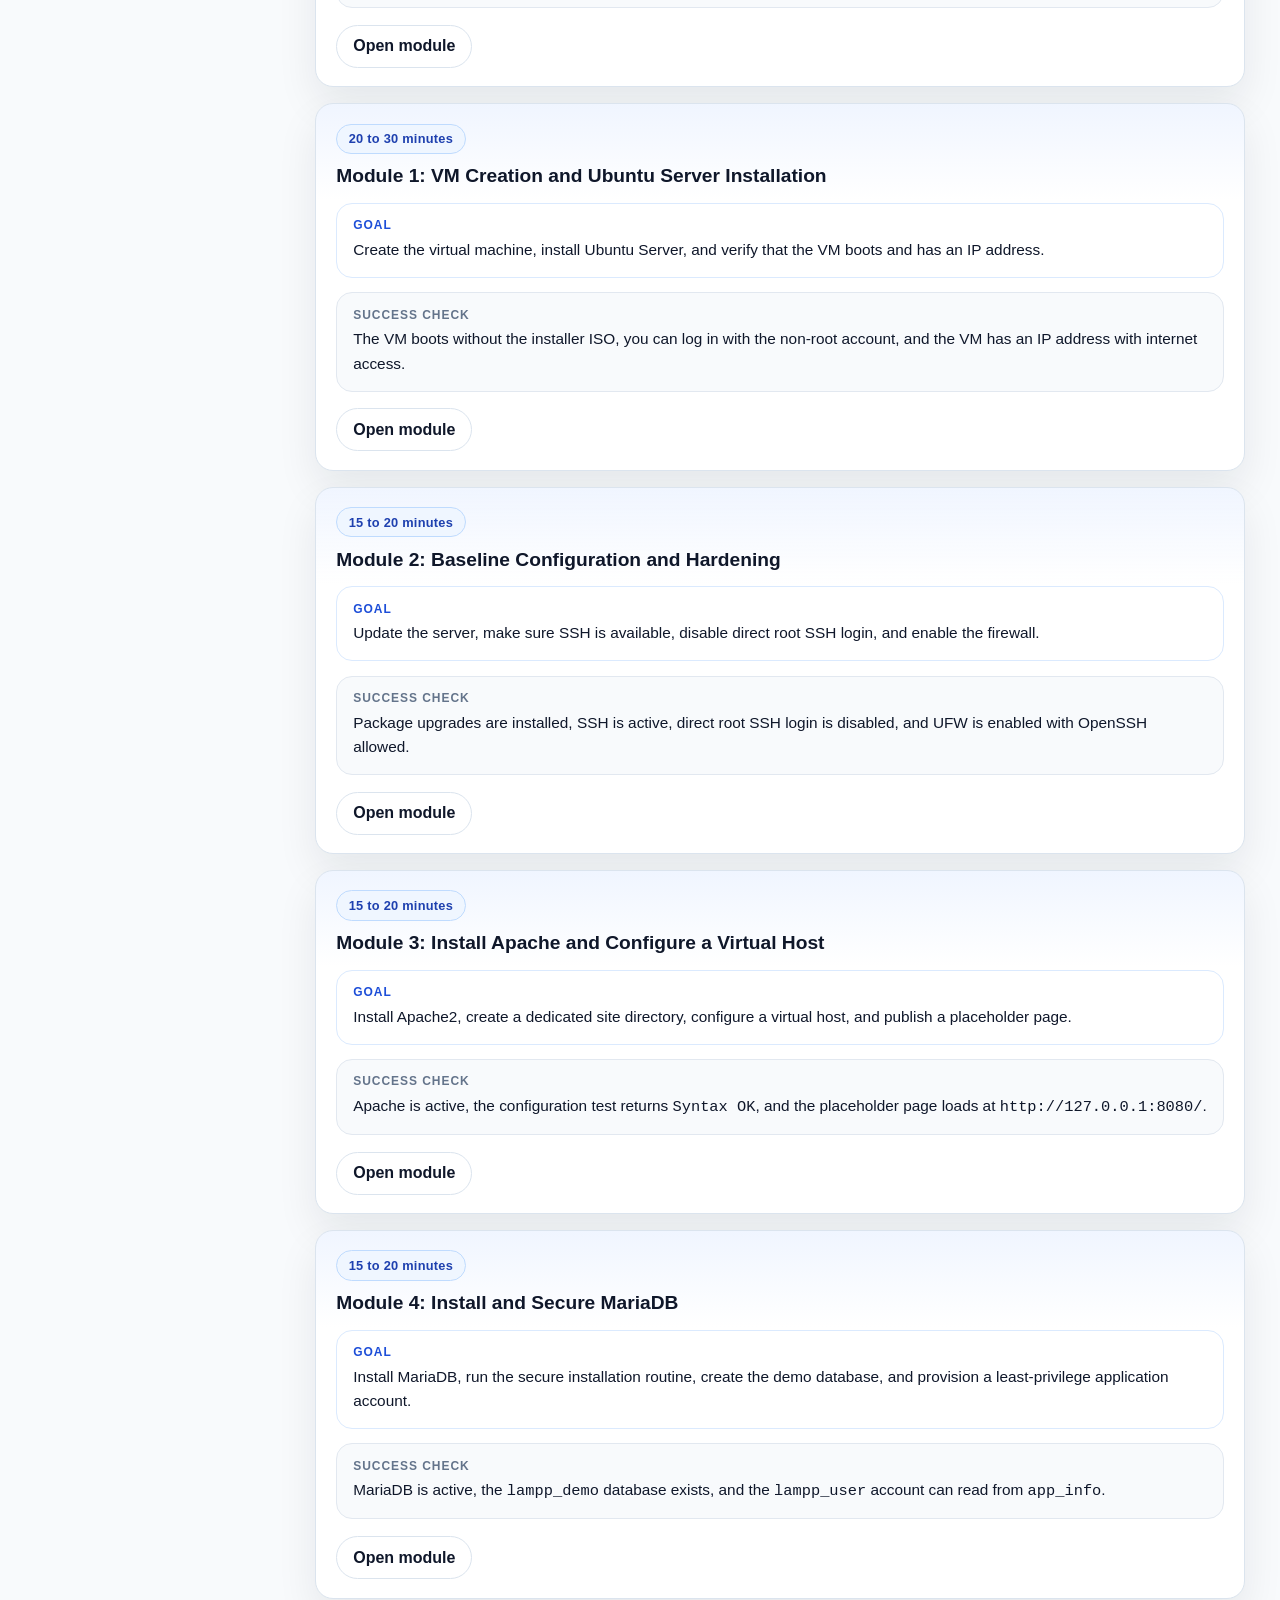
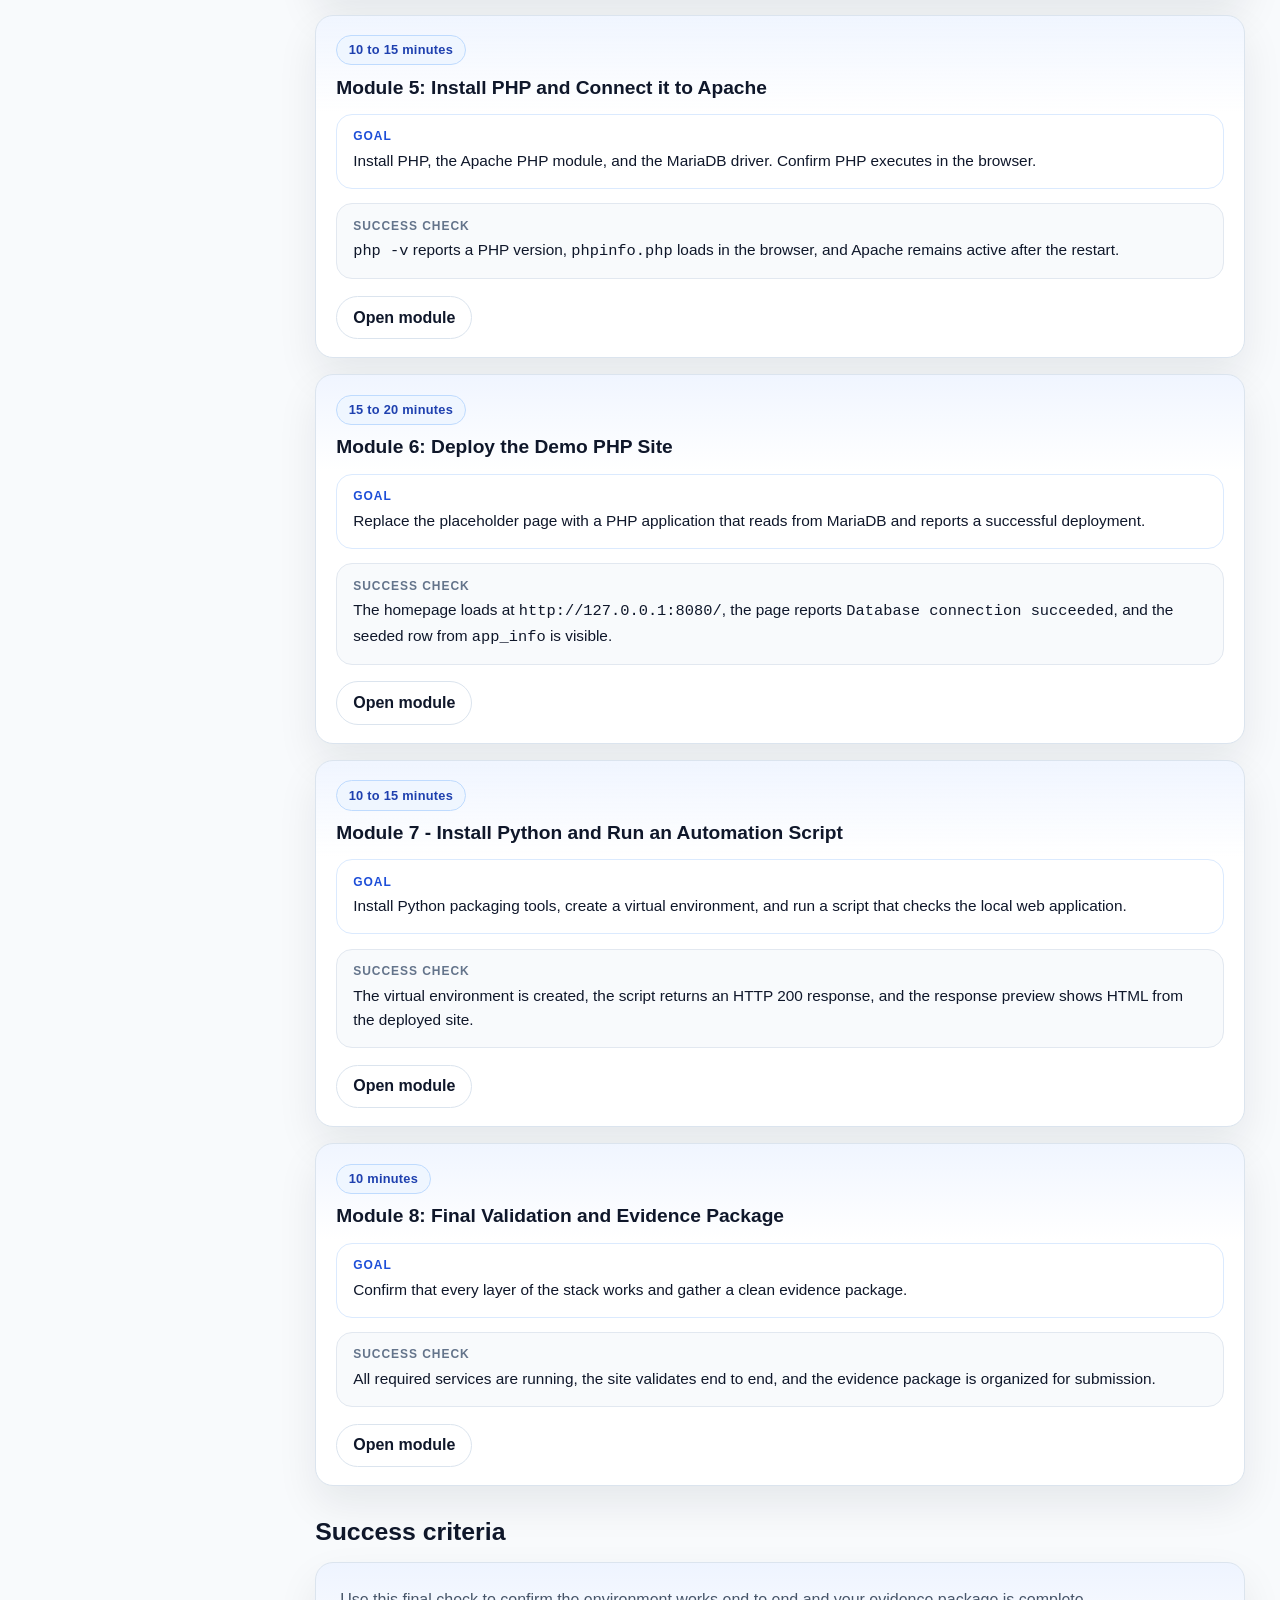
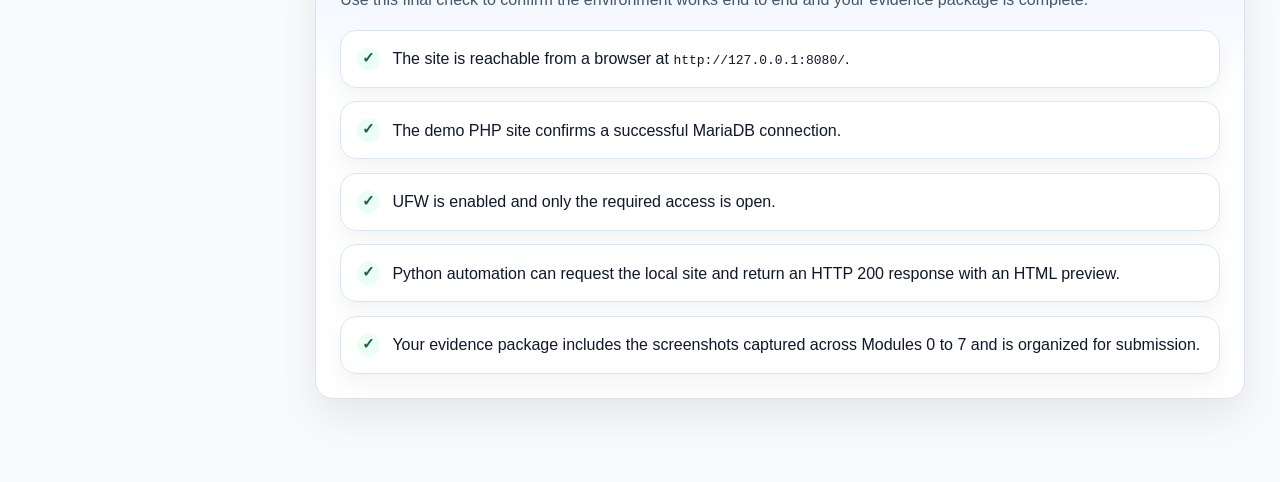
==== commit 80699716: "Says evidence package needs module 0 to 7 not module 1 to 7 because module 0 also has evidence to ca" ====
--- a/index.html
+++ b/index.html
@@ -1,3 +1,20 @@
+<!--
+  Name: Supun De Silva
+  Athabasca ID: 3508216
+  Title: index.html
+  Date: March 22, 2026
+  Description: Overview page for the Production-Ready LAMPP Stack on Ubuntu Server reusable learning object.
+  Author: Supun De Silva
+  Version: 1.0
+  Copyright: 2026 Supun De Silva
+
+  Documentation:
+  Purpose:
+  This page serves as the entry point for the RLO. It introduces the topic, states the audience and learning outcomes, outlines the module sequence, and links learners to each part of the build.
+
+  Structure:
+  Shared sidebar navigation, landing-page hero, prerequisites, module map, and end-to-end success criteria for the full stack.
+-->
 <!doctype html>
 <html lang="en">
 <head>
@@ -235,7 +252,7 @@
     <li>The demo PHP site confirms a successful MariaDB connection.</li>
     <li>UFW is enabled and only the required access is open.</li>
     <li>Python automation can request the local site and return an HTTP 200 response with an HTML preview.</li>
-    <li>Your evidence package includes the screenshots captured across Modules 1 to 7 and is organized for submission.</li>
+    <li>Your evidence package includes the screenshots captured across Modules 0 to 7 and is organized for submission.</li>
   </ul>
 </section>
     </main>
--- a/styles.css
+++ b/styles.css
@@ -1,3 +1,18 @@
+/**
+ * Name: Supun De Silva
+ * Athabasca ID: 3508216
+ * Title: styles.css
+ * Date: March 22, 2026
+ * Description: Shared stylesheet for the Production-Ready LAMPP Stack on Ubuntu Server reusable learning object.
+ * Author: Supun De Silva
+ * Version: 1.0
+ * Copyright: 2026 Supun De Silva
+ *
+ * DOCUMENTATION
+ *
+ * Description and Purpose
+ * This stylesheet defines the shared visual design for the full RLO, including the global color system, layout shell, navigation, module cards, step figures, command blocks, progress indicators, lightbox styling, and responsive behavior.
+ */
 /* Global design tokens used throughout the RLO. */
 :root {
   --bg: #f8fafc;
@@ -688,6 +703,9 @@
   overflow-wrap: anywhere;
   word-break: break-word;
 }
+.citation {
+  white-space: nowrap;
+}
 .reference-url {
   overflow-wrap: anywhere;
   word-break: break-word;
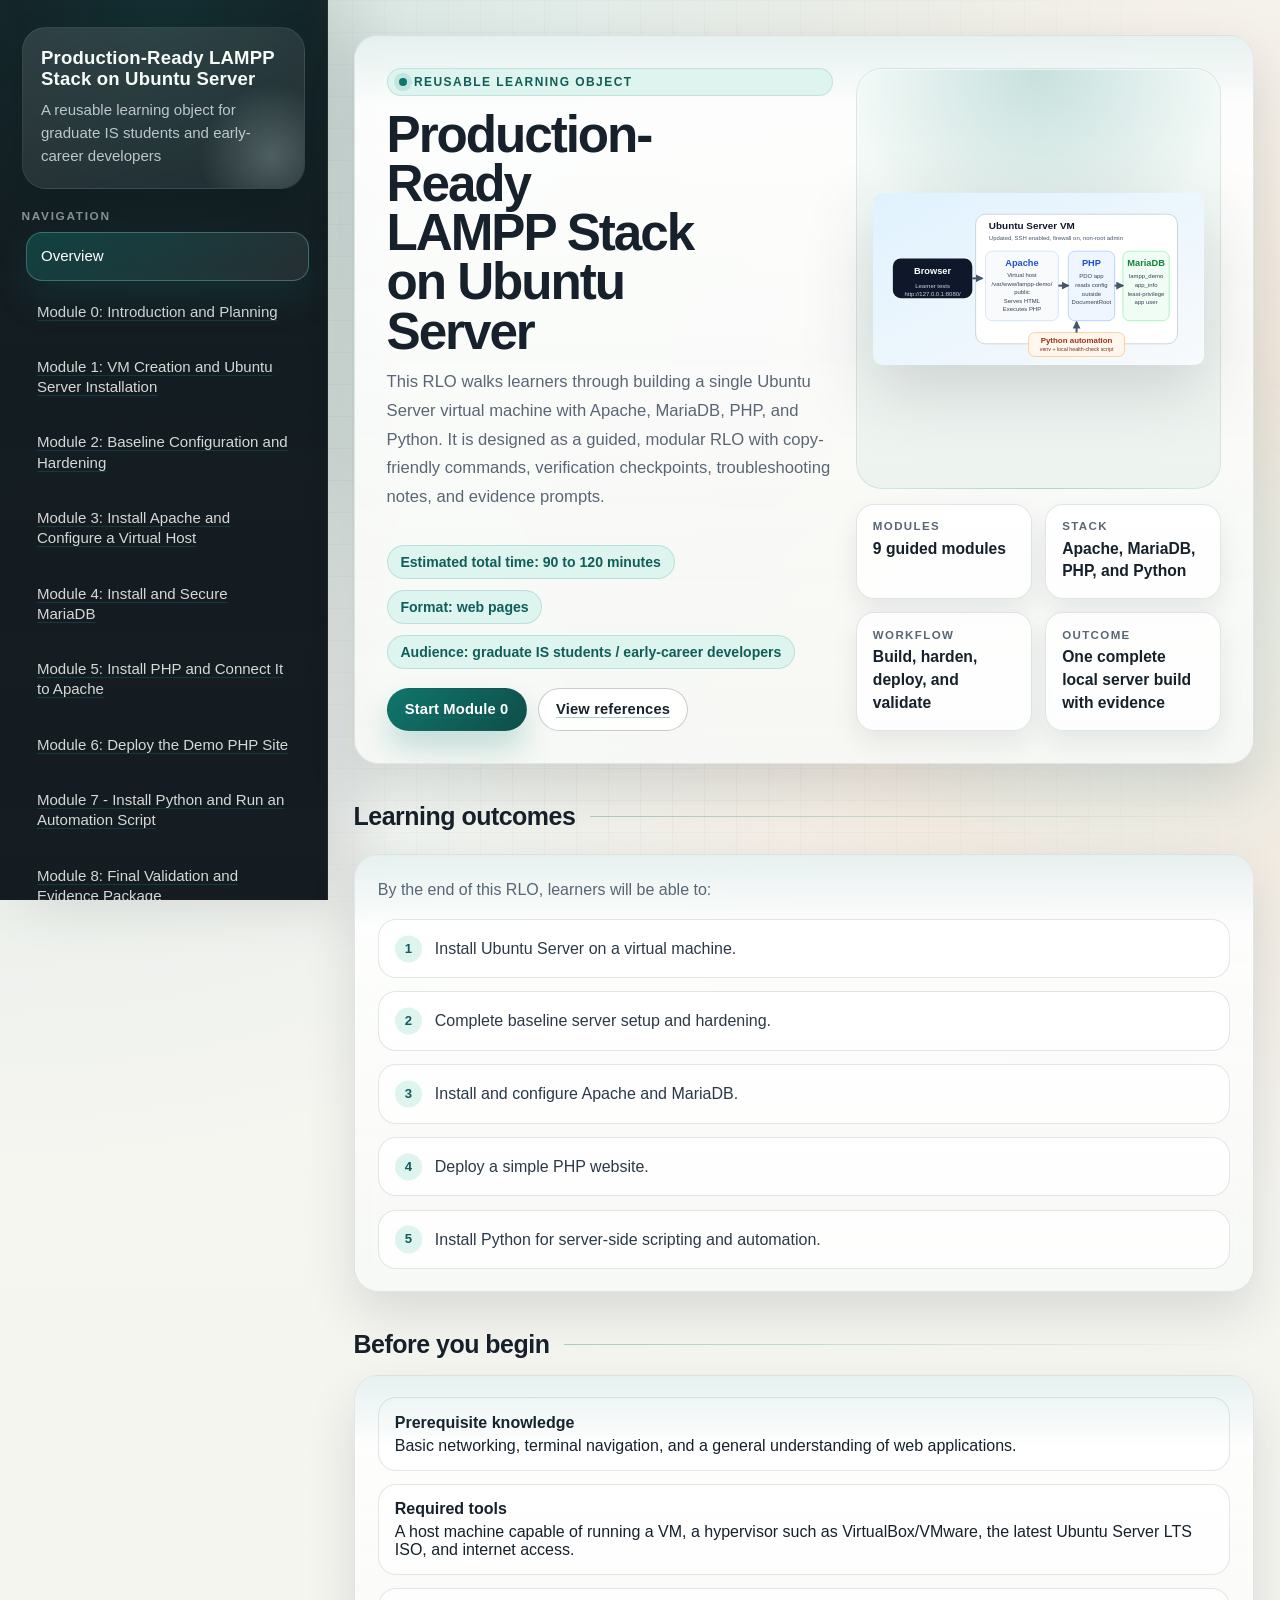
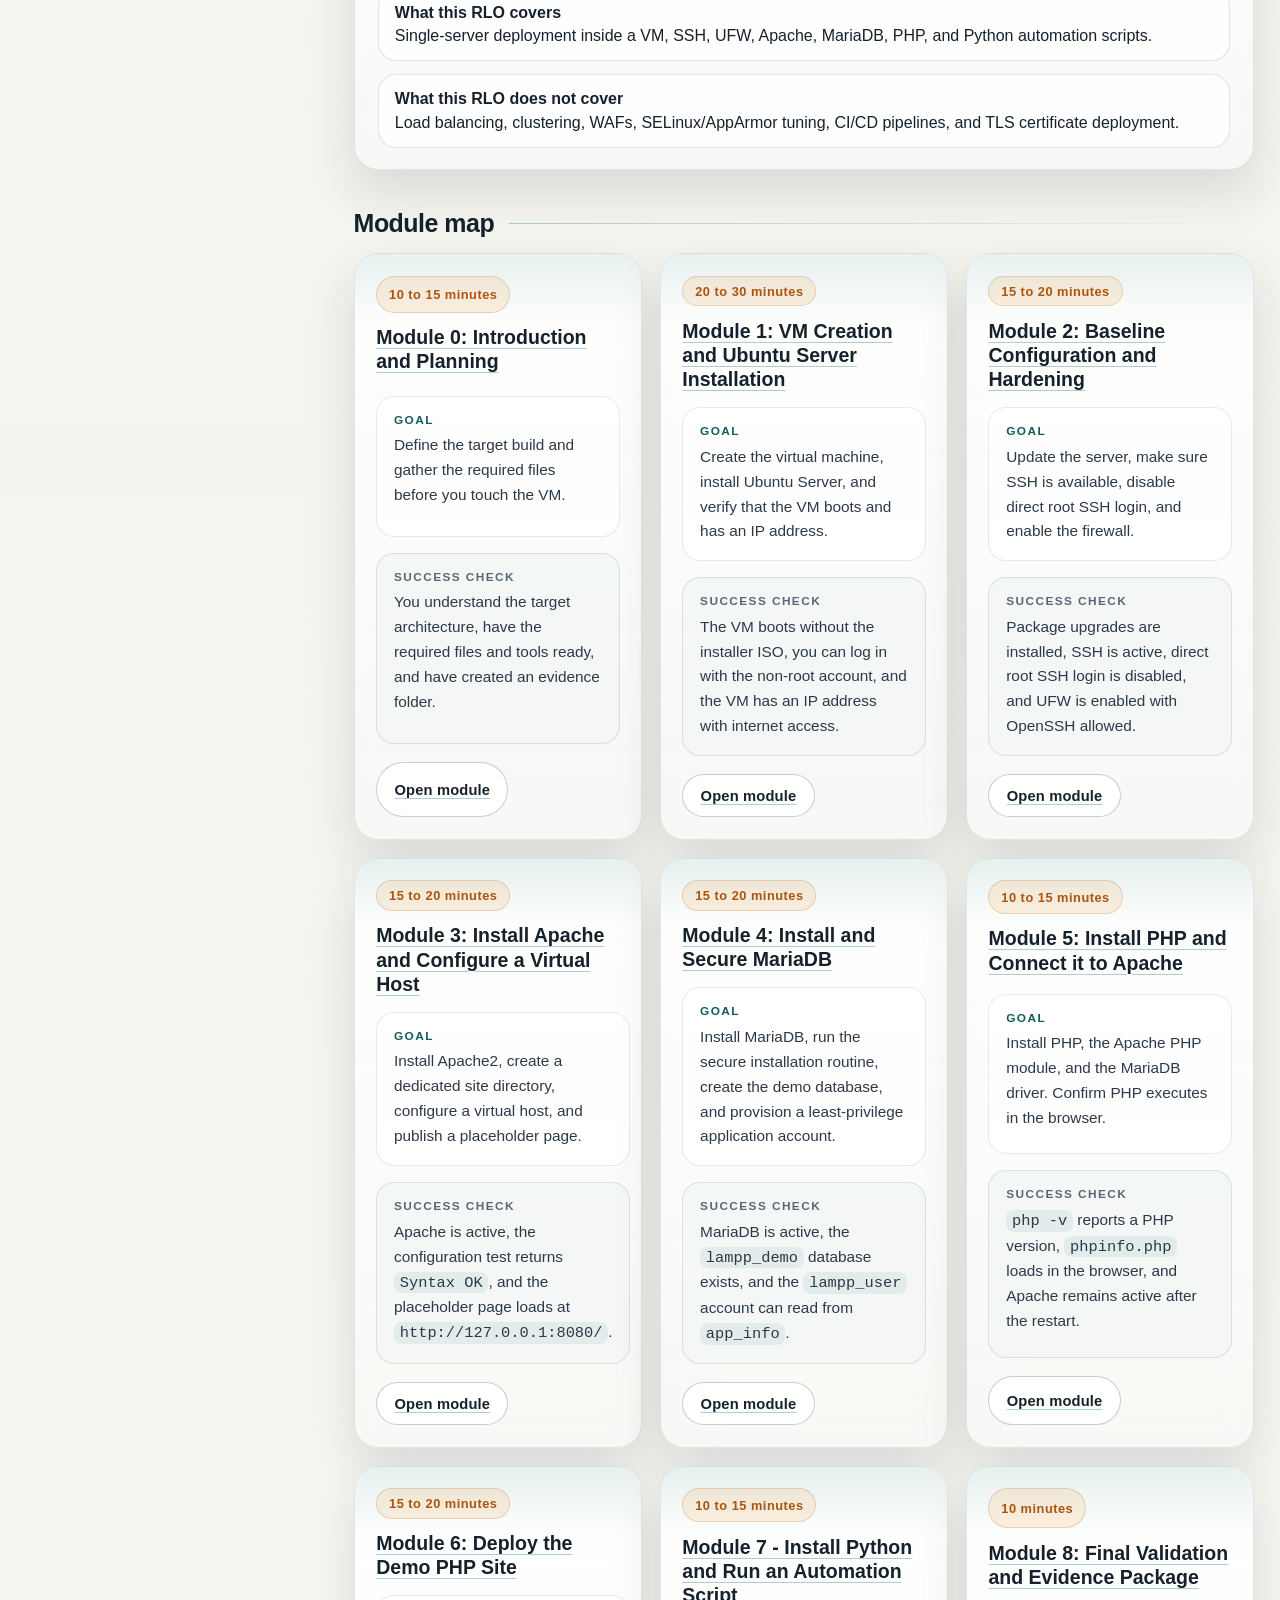
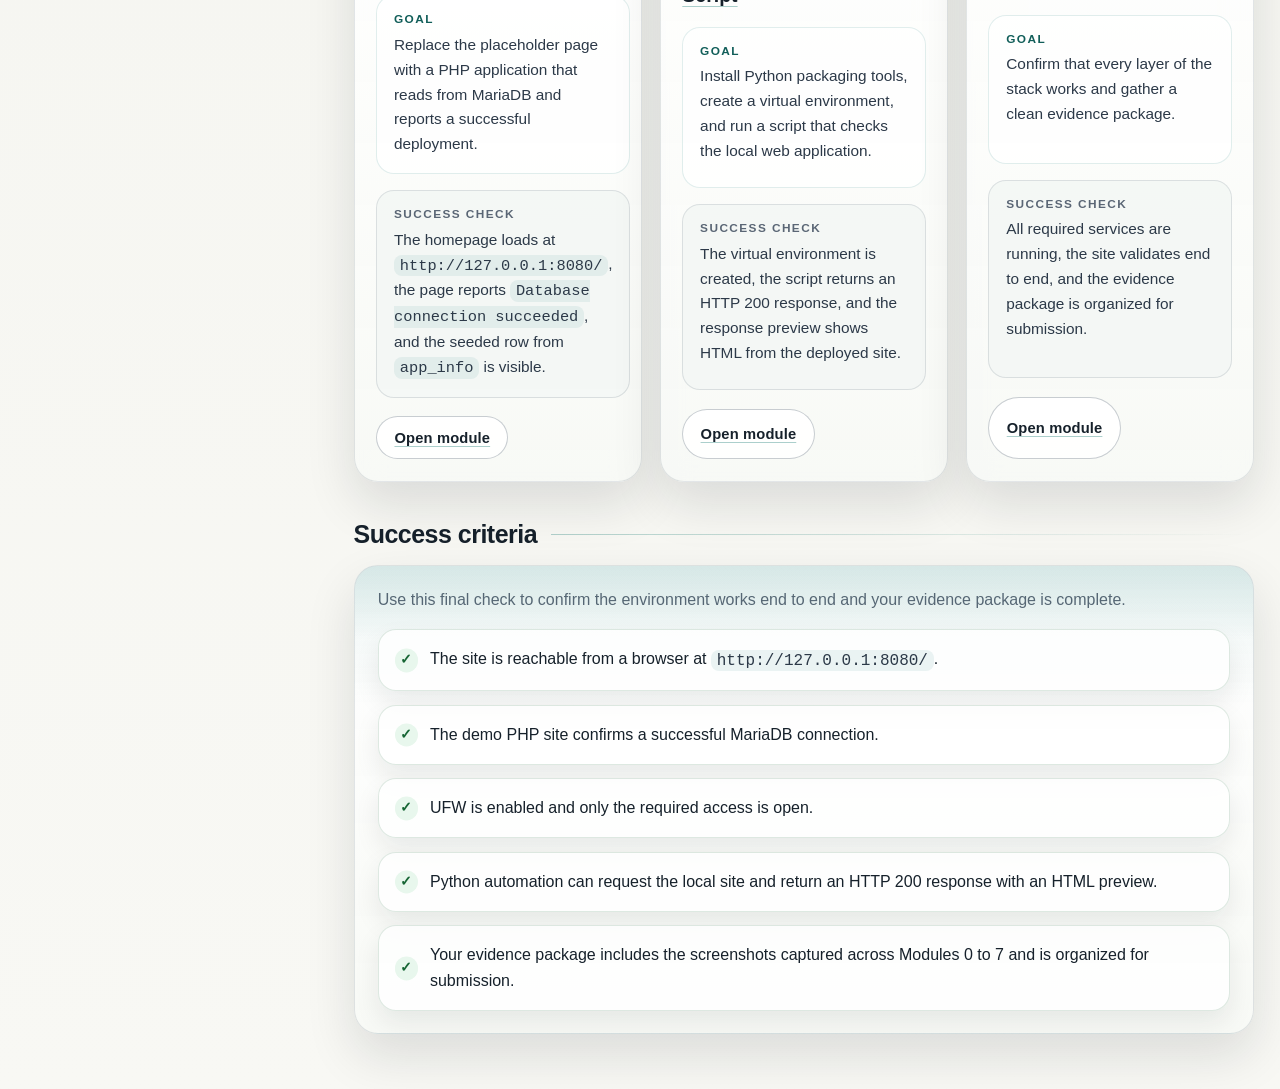
==== commit 8b67289b: "Styling update" ====
--- a/index.html
+++ b/index.html
@@ -51,7 +51,7 @@
     <main class="main">
 <!-- Landing-page summary, audience framing, and call to action. -->
 <section class="hero">
-  <div>
+  <div class="hero-copy">
     <div class="eyebrow">Reusable Learning Object</div>
     <h2>Production-Ready LAMPP Stack on Ubuntu Server</h2>
     <p>This RLO walks learners through building a single Ubuntu Server virtual machine with Apache, MariaDB, PHP, and Python. It is designed as a guided, modular RLO with copy-friendly commands, verification checkpoints, troubleshooting notes, and evidence prompts.</p>
@@ -65,7 +65,29 @@
       <a class="button secondary" href="references.html">View references</a>
     </div>
   </div>
-  <div><img src="assets/architecture.svg" alt="Diagram of browser, Apache, PHP, MariaDB, and Python inside an Ubuntu Server VM."></div>
+  <div class="hero-aside">
+    <div class="hero-visual">
+      <img src="assets/architecture.svg" alt="Diagram of browser, Apache, PHP, MariaDB, and Python inside an Ubuntu Server VM.">
+    </div>
+    <div class="hero-facts" aria-label="Course at a glance">
+      <div class="hero-fact">
+        <span class="hero-fact-label">Modules</span>
+        <strong>9 guided modules</strong>
+      </div>
+      <div class="hero-fact">
+        <span class="hero-fact-label">Stack</span>
+        <strong>Apache, MariaDB, PHP, and Python</strong>
+      </div>
+      <div class="hero-fact">
+        <span class="hero-fact-label">Workflow</span>
+        <strong>Build, harden, deploy, and validate</strong>
+      </div>
+      <div class="hero-fact">
+        <span class="hero-fact-label">Outcome</span>
+        <strong>One complete local server build with evidence</strong>
+      </div>
+    </div>
+  </div>
 </section>
 <!-- High-level learning outcomes for the complete RLO. -->
 <h2 class="section-title">Learning outcomes</h2>
--- a/styles.css
+++ b/styles.css
@@ -13,322 +13,704 @@
  * Description and Purpose
  * This stylesheet defines the shared visual design for the full RLO, including the global color system, layout shell, navigation, module cards, step figures, command blocks, progress indicators, lightbox styling, and responsive behavior.
  */
-/* Global design tokens used throughout the RLO. */
 :root {
-  --bg: #f8fafc;
-  --panel: #ffffff;
-  --ink: #0f172a;
-  --muted: #475569;
-  --line: #dbe4ee;
-  --accent: #1d4ed8;
-  --accent-soft: #e8f0ff;
+  --bg: #f4f4ef;
+  --bg-alt: #e8ede7;
+  --panel: rgba(255, 255, 255, 0.94);
+  --panel-soft: rgba(247, 249, 246, 0.9);
+  --panel-strong: #ffffff;
+  --ink: #16212b;
+  --ink-soft: #2c3948;
+  --muted: #5a6675;
+  --line: rgba(58, 77, 92, 0.14);
+  --line-strong: rgba(58, 77, 92, 0.28);
+  --accent: #0f766e;
+  --accent-strong: #115e59;
+  --accent-soft: #ddf4ef;
+  --accent-glow: rgba(15, 118, 110, 0.16);
+  --signal: #b45309;
+  --signal-soft: #fff0e0;
   --good: #166534;
-  --good-soft: #ecfdf5;
-  --warn: #92400e;
-  --warn-soft: #fff7ed;
-  --shadow: 0 18px 40px rgba(15, 23, 42, 0.08);
-  --radius: 18px;
-  --code-bg: #0f172a;
-  --code-ink: #e2e8f0;
-}
-
-/* Base element resets and page background. */
-* { box-sizing: border-box; }
-html { scroll-behavior: smooth; }
+  --good-soft: #e8f7ed;
+  --warn: #9a3412;
+  --warn-soft: #fff2e8;
+  --sidebar-bg: #10181d;
+  --sidebar-bg-strong: #0b1318;
+  --code-bg: #091116;
+  --code-ink: #e7eef5;
+  --shadow-sm: 0 12px 26px rgba(16, 24, 29, 0.08);
+  --shadow: 0 22px 50px rgba(16, 24, 29, 0.12);
+  --shadow-lg: 0 32px 72px rgba(16, 24, 29, 0.18);
+  --radius-sm: 16px;
+  --radius: 24px;
+  --radius-lg: 32px;
+  --font-body: "Aptos", "Trebuchet MS", sans-serif;
+  --font-heading: "Bahnschrift", "Aptos Display", "Aptos", sans-serif;
+  --font-mono: "Cascadia Code", Consolas, monospace;
+}
+
+* {
+  box-sizing: border-box;
+}
+
+html {
+  scroll-behavior: smooth;
+}
+
 body {
-  margin: 0;
-  font-family: Inter, Arial, sans-serif;
+  position: relative;
+  margin: 0;
+  font-family: var(--font-body);
   color: var(--ink);
   background:
-    radial-gradient(circle at top left, #dbeafe 0, transparent 28%),
-    radial-gradient(circle at top right, #dcfce7 0, transparent 22%),
-    var(--bg);
-}
-a { color: var(--accent); text-decoration: none; }
-a:hover { text-decoration: underline; }
-
-/* Two-column site shell with a persistent sidebar and flexible content pane. */
+    radial-gradient(circle at top left, rgba(15, 118, 110, 0.18), transparent 26%),
+    radial-gradient(circle at 86% 12%, rgba(180, 83, 9, 0.14), transparent 18%),
+    linear-gradient(180deg, #f7f7f3 0%, var(--bg) 48%, #f8f8f4 100%);
+}
+
+body::before,
+body::after {
+  content: "";
+  position: fixed;
+  inset: 0;
+  pointer-events: none;
+}
+
+body::before {
+  z-index: 0;
+  background-image:
+    linear-gradient(rgba(22, 33, 43, 0.03) 1px, transparent 1px),
+    linear-gradient(90deg, rgba(22, 33, 43, 0.03) 1px, transparent 1px);
+  background-size: 32px 32px;
+  mask-image: radial-gradient(circle at center, #000 38%, transparent 95%);
+}
+
+body::after {
+  z-index: 0;
+  background:
+    radial-gradient(circle at 12% 78%, rgba(255, 255, 255, 0.85), transparent 24%),
+    radial-gradient(circle at 88% 68%, rgba(221, 244, 239, 0.82), transparent 22%);
+}
+
+a {
+  color: var(--accent);
+  text-decoration-color: rgba(15, 118, 110, 0.35);
+  text-decoration-thickness: 1px;
+  text-underline-offset: 0.18em;
+}
+
+a:hover {
+  color: var(--accent-strong);
+}
+
+img {
+  max-width: 100%;
+}
+
+code,
+pre {
+  font-family: var(--font-mono);
+}
+
+code:not(pre code) {
+  padding: 0.12rem 0.36rem;
+  border-radius: 8px;
+  background: rgba(15, 118, 110, 0.08);
+  color: var(--ink-soft);
+}
+
 .site-shell {
-  display: grid;
-  grid-template-columns: 280px 1fr;
+  position: relative;
+  z-index: 1;
+  display: grid;
+  grid-template-columns: minmax(300px, 328px) minmax(0, 1fr);
   min-height: 100vh;
 }
+
 .sidebar {
   position: sticky;
   top: 0;
   align-self: start;
   height: 100vh;
-  padding: 1.5rem;
-  border-right: 1px solid var(--line);
-  background: rgba(255,255,255,0.82);
-  backdrop-filter: blur(14px);
+  padding: 1.7rem 1.35rem 1.5rem;
+  border-right: 1px solid rgba(255, 255, 255, 0.06);
+  background:
+    radial-gradient(circle at top, rgba(15, 118, 110, 0.2), transparent 34%),
+    linear-gradient(180deg, rgba(16, 24, 29, 0.98), rgba(11, 19, 24, 0.96));
+  box-shadow: 26px 0 56px rgba(11, 19, 24, 0.12);
   overflow-y: auto;
 }
+
 .brand {
-  background: linear-gradient(135deg, #eff6ff, #eef2ff);
-  border: 1px solid #dbeafe;
-  border-radius: 22px;
-  padding: 1rem;
-  margin-bottom: 1rem;
-}
+  position: relative;
+  overflow: hidden;
+  margin-bottom: 1.2rem;
+  padding: 1.25rem 1.15rem;
+  border-radius: 24px;
+  background: linear-gradient(160deg, rgba(255, 255, 255, 0.12), rgba(255, 255, 255, 0.05));
+  border: 1px solid rgba(255, 255, 255, 0.08);
+  box-shadow: 0 20px 42px rgba(0, 0, 0, 0.18);
+}
+
+.brand::before {
+  content: "";
+  position: absolute;
+  inset: auto -2.5rem -2.5rem auto;
+  width: 9rem;
+  height: 9rem;
+  border-radius: 999px;
+  background: radial-gradient(circle, rgba(221, 244, 239, 0.24), transparent 70%);
+}
+
+.brand h1,
+.module-page h1,
+.hero h2,
+.section-title,
+.panel h1,
+.panel h2,
+.panel h3,
+.module-card h3 {
+  font-family: var(--font-heading);
+}
+
 .brand h1 {
-  font-size: 1.05rem;
-  margin: 0 0 .4rem;
-}
+  position: relative;
+  margin: 0 0 0.5rem;
+  color: #f7fbf8;
+  font-size: 1.16rem;
+  line-height: 1.12;
+  letter-spacing: 0.01em;
+}
+
 .brand p {
-  margin: 0;
-  font-size: .92rem;
-  color: var(--muted);
-}
-.nav-section { margin-top: 1.2rem; }
+  position: relative;
+  margin: 0;
+  color: rgba(231, 240, 245, 0.78);
+  font-size: 0.94rem;
+  line-height: 1.55;
+}
+
+.nav-section {
+  margin-top: 1.25rem;
+}
+
 .nav-label {
-  font-size: .75rem;
+  margin-bottom: 0.6rem;
+  font-size: 0.74rem;
+  font-weight: 800;
+  letter-spacing: 0.14em;
   text-transform: uppercase;
-  letter-spacing: .08em;
-  color: var(--muted);
-  margin-bottom: .55rem;
-}
-.nav-list { list-style: none; padding: 0; margin: 0; }
-.nav-list li { margin: .25rem 0; }
+  color: rgba(216, 228, 233, 0.62);
+}
+
+.nav-list {
+  display: grid;
+  gap: 0.42rem;
+  list-style: none;
+  padding: 0;
+  margin: 0;
+}
+
+.nav-list li {
+  margin: 0;
+}
+
 .nav-list a {
   display: block;
-  padding: .65rem .75rem;
-  border-radius: 12px;
-  color: var(--ink);
-}
-.nav-list a:hover, .nav-list a.active { background: var(--accent-soft); text-decoration: none; }
+  padding: 0.82rem 0.9rem;
+  border: 1px solid transparent;
+  border-radius: 16px;
+  color: rgba(244, 248, 245, 0.86);
+  font-size: 0.94rem;
+  line-height: 1.35;
+  transition:
+    transform 0.18s ease,
+    border-color 0.18s ease,
+    background-color 0.18s ease,
+    color 0.18s ease,
+    box-shadow 0.18s ease;
+}
+
+.nav-list a:hover,
+.nav-list a.active {
+  color: #ffffff;
+  text-decoration: none;
+  transform: translateX(4px);
+}
+
+.nav-list a:hover {
+  border-color: rgba(255, 255, 255, 0.08);
+  background: rgba(255, 255, 255, 0.05);
+}
+
+.nav-list a.active {
+  border-color: rgba(160, 244, 229, 0.28);
+  background:
+    linear-gradient(135deg, rgba(15, 118, 110, 0.4), rgba(255, 255, 255, 0.08));
+  box-shadow: 0 18px 34px rgba(15, 118, 110, 0.18);
+}
+
+.sidebar .panel {
+  background: linear-gradient(160deg, rgba(255, 255, 255, 0.1), rgba(255, 255, 255, 0.05));
+  border-color: rgba(255, 255, 255, 0.08);
+  box-shadow: none;
+  color: #eef6f2;
+}
+
+.sidebar .panel::before {
+  opacity: 0.4;
+}
+
+.sidebar .small,
+.sidebar .panel p,
+.sidebar .panel h3 {
+  color: inherit;
+}
+
 .main {
-  padding: 2rem 2.2rem 4rem;
-}
-
-/* Shared card styles reused by panels, module cards, and checklist boxes. */
-.hero, .panel, .card-grid .card, .module-card, .source-card, .checklist-box {
-  background: var(--panel);
+  padding: 2.2rem clamp(1.1rem, 2vw, 2.7rem) 4rem;
+}
+
+.main > * {
+  width: min(100%, 1120px);
+  margin-inline: auto;
+}
+
+.hero,
+.panel,
+.card-grid .card,
+.module-card,
+.source-card,
+.checklist-box {
+  position: relative;
+  isolation: isolate;
+  overflow: hidden;
+  background: linear-gradient(180deg, var(--panel), var(--panel-soft));
   border: 1px solid var(--line);
   border-radius: var(--radius);
   box-shadow: var(--shadow);
-}
-
-/* Overview hero block: title, summary text, and architecture diagram. */
+  backdrop-filter: blur(14px);
+}
+
+.hero::before,
+.panel::before,
+.card-grid .card::before,
+.module-card::before,
+.source-card::before,
+.checklist-box::before {
+  content: "";
+  position: absolute;
+  inset: 0 0 auto 0;
+  height: 4.5rem;
+  background: linear-gradient(180deg, rgba(15, 118, 110, 0.1), rgba(15, 118, 110, 0));
+  pointer-events: none;
+}
+
+.hero,
+.panel,
+.module-card,
+.source-card,
+.checklist-box {
+  animation: rise-in 0.5s ease both;
+}
+
 .hero {
+  display: grid;
+  grid-template-columns: minmax(0, 1.1fr) minmax(310px, 0.9fr);
+  gap: 1.4rem;
+  align-items: stretch;
   padding: 2rem;
-  display: grid;
-  gap: 1.5rem;
-  grid-template-columns: minmax(0, 1.15fr) minmax(320px, .85fr);
-  align-items: center;
-}
+  min-height: 30rem;
+}
+
+.hero-copy,
+.hero-aside {
+  position: relative;
+  z-index: 1;
+}
+
+.hero-copy {
+  display: flex;
+  flex-direction: column;
+  justify-content: center;
+}
+
 .hero h2 {
-  margin: 0 0 .7rem;
-  font-size: clamp(1.85rem, 2.8vw, 3rem);
-  line-height: 1.08;
-}
+  margin: 0 0 0.8rem;
+  max-width: 11ch;
+  font-size: clamp(2.5rem, 4vw, 4.25rem);
+  line-height: 0.96;
+  letter-spacing: -0.04em;
+}
+
 .hero p {
   margin: 0 0 1rem;
+  max-width: 62ch;
   color: var(--muted);
-  font-size: 1rem;
-  line-height: 1.65;
-}
+  font-size: 1.04rem;
+  line-height: 1.72;
+}
+
 .hero .pill-row {
   display: flex;
   flex-wrap: wrap;
-  gap: .65rem;
-  margin-top: 1rem;
-}
+  gap: 0.7rem;
+  margin-top: 1.1rem;
+}
+
 .pill {
-  padding: .45rem .72rem;
+  display: inline-flex;
+  align-items: center;
+  gap: 0.42rem;
+  padding: 0.5rem 0.8rem;
+  border: 1px solid rgba(15, 118, 110, 0.16);
   border-radius: 999px;
   background: var(--accent-soft);
-  color: var(--accent);
-  font-size: .88rem;
-  font-weight: 600;
-}
-.hero img {
+  color: var(--accent-strong);
+  font-size: 0.88rem;
+  font-weight: 700;
+}
+
+.hero .module-actions {
+  margin-top: 1.15rem;
+}
+
+.hero-aside {
+  display: grid;
+  grid-template-rows: minmax(0, 1fr) auto;
+  gap: 0.9rem;
+}
+
+.hero-visual {
+  display: grid;
+  place-items: center;
+  min-height: 17.5rem;
+  padding: 1rem;
+  border-radius: 26px;
+  background:
+    radial-gradient(circle at top, rgba(15, 118, 110, 0.2), transparent 42%),
+    linear-gradient(180deg, #f5fbf9, #edf3ef);
+  border: 1px solid rgba(15, 118, 110, 0.12);
+  box-shadow: inset 0 1px 0 rgba(255, 255, 255, 0.65);
+}
+
+.hero-visual img {
   width: 100%;
   height: auto;
   display: block;
-}
-
-/* Generic card grid used for reusable grouped content patterns. */
+  filter: drop-shadow(0 24px 34px rgba(16, 24, 29, 0.16));
+}
+
+.hero-facts {
+  display: grid;
+  grid-template-columns: repeat(2, minmax(0, 1fr));
+  gap: 0.82rem;
+}
+
+.hero-fact {
+  padding: 0.95rem 1rem;
+  border-radius: 18px;
+  border: 1px solid var(--line);
+  background: rgba(255, 255, 255, 0.74);
+  box-shadow: var(--shadow-sm);
+}
+
+.hero-fact-label {
+  display: block;
+  margin-bottom: 0.36rem;
+  font-size: 0.72rem;
+  font-weight: 800;
+  letter-spacing: 0.12em;
+  text-transform: uppercase;
+  color: var(--muted);
+}
+
+.hero-fact strong {
+  display: block;
+  color: var(--ink);
+  font-size: 0.98rem;
+  line-height: 1.45;
+}
+
 .card-grid {
   display: grid;
   grid-template-columns: repeat(auto-fit, minmax(220px, 1fr));
   gap: 1rem;
   margin-top: 1.5rem;
 }
+
 .card-grid .card {
   padding: 1rem 1.05rem;
 }
+
 .card-grid .card h3 {
-  margin: 0 0 .45rem;
+  margin: 0 0 0.5rem;
   font-size: 1rem;
 }
+
 .card-grid .card p {
   margin: 0;
-  font-size: .94rem;
+  font-size: 0.95rem;
+  line-height: 1.58;
   color: var(--muted);
-  line-height: 1.55;
-}
+}
+
 .section-title {
-  margin: 2rem 0 1rem;
-  font-size: 1.55rem;
-}
-
-/* Homepage module map cards. */
+  display: flex;
+  align-items: center;
+  gap: 0.9rem;
+  margin: 2.4rem 0 1rem;
+  font-size: 1.56rem;
+  line-height: 1.15;
+  letter-spacing: -0.02em;
+}
+
+.section-title::after {
+  content: "";
+  flex: 1;
+  height: 1px;
+  background: linear-gradient(90deg, rgba(15, 118, 110, 0.3), transparent);
+}
+
 .module-list {
   display: grid;
+  grid-template-columns: repeat(auto-fit, minmax(280px, 1fr));
+  gap: 1.1rem;
+}
+
+.module-card {
+  display: grid;
   gap: 1rem;
-}
-.module-card {
-  padding: 1.2rem 1.25rem 1.15rem;
-  display: grid;
-  gap: .9rem;
-  background:
-    linear-gradient(180deg, rgba(232, 240, 255, 0.65), rgba(255, 255, 255, 0) 96px),
-    var(--panel);
-}
+  padding: 1.35rem;
+  transition:
+    transform 0.18s ease,
+    box-shadow 0.18s ease,
+    border-color 0.18s ease;
+}
+
+.module-card:hover {
+  transform: translateY(-3px);
+  border-color: rgba(15, 118, 110, 0.22);
+  box-shadow: var(--shadow-lg);
+}
+
+.module-card-top {
+  display: grid;
+  gap: 0.78rem;
+}
+
 .module-card h3 {
   margin: 0;
-  font-size: 1.2rem;
-  line-height: 1.25;
-}
+  font-size: 1.22rem;
+  line-height: 1.24;
+}
+
 .module-card h3 a {
   color: var(--ink);
 }
+
 .module-card h3 a:hover {
-  color: var(--accent);
   text-decoration: none;
 }
-.module-card-top {
-  display: grid;
-  gap: .65rem;
-}
+
 .module-time {
   display: inline-flex;
   align-items: center;
   width: fit-content;
-  padding: .42rem .72rem;
+  padding: 0.42rem 0.74rem;
   border-radius: 999px;
-  background: #eff6ff;
-  border: 1px solid #bfdbfe;
-  color: #1e40af;
-  font-size: .8rem;
+  border: 1px solid rgba(180, 83, 9, 0.2);
+  background: var(--signal-soft);
+  color: var(--signal);
+  font-size: 0.8rem;
   font-weight: 800;
-  letter-spacing: .02em;
-}
+  letter-spacing: 0.04em;
+}
+
 .module-detail {
-  padding: .9rem 1rem;
-  border-radius: 16px;
-  border: 1px solid #dbeafe;
-  background: rgba(255, 255, 255, 0.88);
-}
+  padding: 1rem 1.05rem;
+  border-radius: 18px;
+  border: 1px solid rgba(15, 118, 110, 0.12);
+  background: rgba(255, 255, 255, 0.76);
+}
+
 .module-detail-muted {
-  border-color: #e2e8f0;
-  background: #f8fafc;
-}
+  border-color: var(--line);
+  background: rgba(244, 247, 245, 0.88);
+}
+
 .module-label {
   display: block;
-  margin-bottom: .35rem;
-  font-size: .75rem;
+  margin-bottom: 0.4rem;
+  font-size: 0.74rem;
   font-weight: 800;
-  letter-spacing: .08em;
+  letter-spacing: 0.12em;
   text-transform: uppercase;
-  color: var(--accent);
-}
+  color: var(--accent-strong);
+}
+
 .module-detail-muted .module-label {
-  color: #64748b;
-}
+  color: var(--muted);
+}
+
 .module-detail p {
   margin: 0;
-  color: var(--ink);
-  line-height: 1.6;
-  font-size: .96rem;
-}
+  color: var(--ink-soft);
+  font-size: 0.96rem;
+  line-height: 1.62;
+}
+
 .module-actions {
   display: flex;
   flex-wrap: wrap;
-  gap: .65rem;
-  margin-top: .15rem;
-}
-.hero .module-actions {
-  margin-top: 1rem;
-}
-
-/* Shared button styles for navigation and call-to-action links. */
+  gap: 0.7rem;
+  margin-top: 0.15rem;
+}
+
 .button {
   display: inline-flex;
   align-items: center;
-  gap: .45rem;
+  justify-content: center;
+  gap: 0.45rem;
+  padding: 0.78rem 1.08rem;
+  border: 1px solid transparent;
   border-radius: 999px;
-  padding: .72rem 1rem;
+  font-family: var(--font-heading);
+  font-size: 0.92rem;
   font-weight: 700;
-  border: 1px solid transparent;
+  letter-spacing: 0.01em;
   cursor: pointer;
   transition:
-    transform .16s ease,
-    box-shadow .16s ease,
-    background-color .16s ease,
-    border-color .16s ease,
-    color .16s ease;
-}
-.button.primary { background: var(--accent); color: #fff; }
-.button.secondary { background: #fff; color: var(--ink); border-color: var(--line); }
+    transform 0.16s ease,
+    box-shadow 0.16s ease,
+    border-color 0.16s ease,
+    background-color 0.16s ease,
+    color 0.16s ease;
+}
+
+.button.primary {
+  background: linear-gradient(135deg, var(--accent), #104d48);
+  color: #ffffff;
+  box-shadow: 0 18px 30px rgba(15, 118, 110, 0.22);
+}
+
+.button.secondary {
+  background: rgba(255, 255, 255, 0.88);
+  color: var(--ink);
+  border-color: var(--line-strong);
+}
+
 .button:hover {
   text-decoration: none;
-  transform: translateY(-1px);
-  box-shadow: 0 10px 22px rgba(15, 23, 42, 0.12);
-}
-.button.primary:hover { background: #1e40af; }
-.button.secondary:hover { background: #f8fafc; border-color: #cbd5e1; }
-
-/* Shared content panels and overview-specific lists. */
-.panel { padding: 1.3rem 1.35rem; }
-.panel p:last-child { margin-bottom: 0; }
+  transform: translateY(-2px);
+}
+
+.button.primary:hover {
+  box-shadow: 0 22px 36px rgba(15, 118, 110, 0.28);
+}
+
+.button.secondary:hover {
+  background: rgba(255, 255, 255, 1);
+  border-color: rgba(15, 118, 110, 0.22);
+  box-shadow: var(--shadow-sm);
+}
+
+.button:focus-visible,
+.copy-btn:focus-visible,
+.nav-list a:focus-visible,
+.image-lightbox-close:focus-visible,
+.step-visual img:focus-visible {
+  outline: 3px solid rgba(14, 165, 233, 0.42);
+  outline-offset: 3px;
+}
+
+.panel {
+  padding: 1.35rem 1.45rem;
+}
+
+.panel h1:first-child,
+.panel h2:first-child,
+.panel h3:first-child,
+.checklist-box h3:first-child {
+  margin-top: 0;
+}
+
+.panel p:last-child {
+  margin-bottom: 0;
+}
+
 .outcomes-panel {
-  margin-top: 1.5rem;
-}
-.outcomes-intro {
-  margin: 0 0 .85rem;
+  margin-top: 1.45rem;
+}
+
+.outcomes-intro,
+.success-intro {
+  margin: 0 0 0.95rem;
   color: var(--muted);
-}
+  line-height: 1.68;
+}
+
 .outcomes-list {
-  margin: 0;
-  padding-left: 1.35rem;
-  display: grid;
-  gap: .75rem;
-}
+  list-style: none;
+  counter-reset: outcome;
+  margin: 0;
+  padding: 0;
+  display: grid;
+  gap: 0.82rem;
+}
+
 .outcomes-list li {
-  padding-left: .2rem;
-  line-height: 1.5;
-  font-weight: 400;
-}
+  counter-increment: outcome;
+  position: relative;
+  padding: 1rem 1rem 1rem 3.5rem;
+  border: 1px solid var(--line);
+  border-radius: 18px;
+  background: rgba(255, 255, 255, 0.78);
+  color: var(--ink-soft);
+  line-height: 1.6;
+}
+
+.outcomes-list li::before {
+  content: counter(outcome);
+  position: absolute;
+  left: 1rem;
+  top: 50%;
+  width: 1.7rem;
+  height: 1.7rem;
+  display: grid;
+  place-items: center;
+  border-radius: 999px;
+  background: var(--accent-soft);
+  color: var(--accent-strong);
+  font-size: 0.82rem;
+  font-weight: 800;
+  transform: translateY(-50%);
+}
+
 .success-panel {
-  padding: 1.5rem;
   background:
-    linear-gradient(180deg, rgba(232, 240, 255, 0.72), rgba(255, 255, 255, 0) 120px),
-    var(--panel);
-}
-.success-intro {
-  margin: 0 0 1rem;
-  max-width: none;
-  color: var(--muted);
-  line-height: 1.65;
-}
+    linear-gradient(180deg, rgba(15, 118, 110, 0.08), rgba(255, 255, 255, 0) 140px),
+    linear-gradient(180deg, var(--panel), var(--panel-soft));
+}
+
 .success-list {
   list-style: none;
   margin: 0;
   padding: 0;
   display: grid;
-  gap: .85rem;
-}
+  gap: 0.85rem;
+}
+
 .success-list li {
   position: relative;
-  padding: .95rem 1rem .95rem 3.2rem;
-  border: 1px solid #d7e5f5;
-  border-radius: 16px;
-  background: rgba(255, 255, 255, 0.88);
-  line-height: 1.6;
-  box-shadow: 0 10px 24px rgba(15, 23, 42, 0.05);
-}
+  padding: 1rem 1rem 1rem 3.2rem;
+  border: 1px solid rgba(22, 101, 52, 0.14);
+  border-radius: 18px;
+  background: rgba(255, 255, 255, 0.8);
+  box-shadow: var(--shadow-sm);
+  line-height: 1.62;
+}
+
 .success-list li::before {
   content: "\2713";
   position: absolute;
@@ -341,116 +723,191 @@
   border-radius: 999px;
   background: var(--good-soft);
   color: var(--good);
-  font-size: .92rem;
+  font-size: 0.9rem;
   font-weight: 800;
   transform: translateY(-50%);
 }
+
 .callout {
-  border-radius: 14px;
-  padding: 1rem 1rem;
+  padding: 1rem 1.05rem;
   margin: 1rem 0;
-  border: 1px solid transparent;
-}
-.callout.note { background: #eff6ff; border-color: #bfdbfe; }
-.callout.warning { background: var(--warn-soft); border-color: #fdba74; }
-.callout.success { background: var(--good-soft); border-color: #86efac; }
-
-/* Module page header and progress tracker. */
+  border-left: 4px solid transparent;
+  border-radius: 18px;
+  box-shadow: var(--shadow-sm);
+}
+
+.callout.note {
+  background: #edf8f6;
+  border-color: rgba(15, 118, 110, 0.28);
+}
+
+.callout.warning {
+  background: var(--warn-soft);
+  border-color: rgba(154, 52, 18, 0.3);
+}
+
+.callout.success {
+  background: var(--good-soft);
+  border-color: rgba(22, 101, 52, 0.28);
+}
+
 article.module-page header {
+  position: relative;
+  overflow: hidden;
   margin-bottom: 1.2rem;
-}
+  padding: 1.9rem;
+  border: 1px solid var(--line);
+  border-radius: var(--radius-lg);
+  background:
+    radial-gradient(circle at top right, rgba(180, 83, 9, 0.12), transparent 24%),
+    linear-gradient(140deg, rgba(255, 255, 255, 0.96), rgba(244, 248, 245, 0.9));
+  box-shadow: var(--shadow);
+}
+
+article.module-page header::before {
+  content: "";
+  position: absolute;
+  inset: 0 auto auto 0;
+  width: 14rem;
+  height: 14rem;
+  border-radius: 999px;
+  background: radial-gradient(circle, rgba(15, 118, 110, 0.14), transparent 70%);
+}
+
 .module-progress {
-  margin-top: 1.1rem;
-  padding: 1rem 1.1rem;
+  margin-top: 1.2rem;
+  padding: 1.05rem 1.15rem;
   background:
-    linear-gradient(180deg, rgba(232, 240, 255, 0.72), rgba(255, 255, 255, 0) 120px),
-    var(--panel);
-}
+    linear-gradient(180deg, rgba(15, 118, 110, 0.08), rgba(255, 255, 255, 0) 120px),
+    rgba(255, 255, 255, 0.74);
+  box-shadow: none;
+}
+
 .module-progress-head {
   display: flex;
   align-items: baseline;
   justify-content: space-between;
+  flex-wrap: wrap;
   gap: 1rem;
-  flex-wrap: wrap;
-}
+}
+
 .module-progress-title {
+  font-family: var(--font-heading);
   font-size: 1rem;
+  font-weight: 700;
+  letter-spacing: 0.02em;
+}
+
+.module-progress-note {
+  margin: 0.35rem 0 0;
+}
+
+.eyebrow {
+  display: inline-flex;
+  align-items: center;
+  gap: 0.45rem;
+  margin-bottom: 0.85rem;
+  padding: 0.38rem 0.72rem;
+  border: 1px solid rgba(15, 118, 110, 0.14);
+  border-radius: 999px;
+  background: var(--accent-soft);
+  color: var(--accent-strong);
+  font-size: 0.75rem;
   font-weight: 800;
-  letter-spacing: .02em;
-}
-.module-progress-note {
-  margin: .35rem 0 0;
-}
-.eyebrow {
-  color: var(--accent);
+  letter-spacing: 0.12em;
   text-transform: uppercase;
-  letter-spacing: .08em;
-  font-size: .78rem;
-  font-weight: 800;
-  margin-bottom: .65rem;
-}
+}
+
+.eyebrow::before {
+  content: "";
+  width: 0.48rem;
+  height: 0.48rem;
+  border-radius: 999px;
+  background: var(--accent);
+  box-shadow: 0 0 0 5px rgba(15, 118, 110, 0.12);
+}
+
 .module-page h1 {
-  margin: 0 0 .5rem;
-  font-size: clamp(2rem, 2.6vw, 2.8rem);
-  line-height: 1.1;
-}
+  position: relative;
+  margin: 0 0 0.55rem;
+  font-size: clamp(2.2rem, 3.2vw, 3.2rem);
+  line-height: 0.98;
+  letter-spacing: -0.04em;
+}
+
 .module-page .summary {
+  position: relative;
+  max-width: 72ch;
   color: var(--muted);
   font-size: 1rem;
-  line-height: 1.7;
-  max-width: 70ch;
-}
+  line-height: 1.76;
+}
+
 .module-page .summary-wide {
   max-width: none;
 }
+
 .meta-row {
   display: flex;
   flex-wrap: wrap;
-  gap: .75rem;
+  gap: 0.75rem;
   margin-top: 1rem;
 }
+
 .meta-chip {
+  padding: 0.48rem 0.74rem;
+  border: 1px solid rgba(180, 83, 9, 0.18);
   border-radius: 999px;
-  padding: .45rem .7rem;
-  background: #dbeafe;
-  border: 1px solid #93c5fd;
-  color: #4338ca;
-  font-size: .86rem;
+  background: rgba(255, 240, 224, 0.9);
+  color: var(--signal);
+  font-size: 0.86rem;
   font-weight: 700;
 }
 
-/* Two-column module layout: instructional context plus sticky checklist. */
 .two-col {
   display: grid;
-  grid-template-columns: minmax(0, 1fr) minmax(280px, .45fr);
+  grid-template-columns: minmax(0, 1fr) minmax(300px, 0.48fr);
   gap: 1rem;
   margin-top: 1.25rem;
 }
+
 .step-card {
-  padding: 1.15rem 1.15rem;
+  padding: 1.25rem 0 0.25rem;
   border-top: 1px solid var(--line);
 }
-.step-card:first-of-type { border-top: 0; }
+
+.step-card:first-of-type {
+  border-top: 0;
+  padding-top: 0;
+}
+
 .step-card h2 {
-  margin: 0 0 .7rem;
-  font-size: 1.2rem;
-}
-.step-card p, .step-card li {
-  color: var(--muted);
-  line-height: 1.7;
-}
-.step-card ul, .step-card ol { padding-left: 1.15rem; }
-
-/* Screenshot and figure styles used throughout the step-by-step modules. */
+  margin: 0 0 0.75rem;
+  font-size: 1.22rem;
+  letter-spacing: -0.02em;
+}
+
+.step-card p,
+.step-card li {
+  color: var(--ink-soft);
+  line-height: 1.72;
+}
+
+.step-card ul,
+.step-card ol {
+  padding-left: 1.2rem;
+}
+
 .step-visual {
   margin: 1rem 0 1.15rem;
+  overflow: hidden;
   border: 1px solid var(--line);
-  border-radius: 18px;
-  overflow: hidden;
-  background: linear-gradient(180deg, #ffffff, #f8fafc);
-  box-shadow: 0 14px 30px rgba(15, 23, 42, 0.08);
+  border-radius: 22px;
+  background: linear-gradient(180deg, #ffffff, #f5f7f5);
+  box-shadow: var(--shadow-sm);
   max-width: 100%;
 }
+
 .step-visual img {
   width: auto;
   max-width: 100%;
@@ -459,29 +916,30 @@
   margin: 0 auto;
   background: #ffffff;
   cursor: zoom-in;
-}
-.step-visual img:focus-visible {
-  outline: 3px solid #60a5fa;
-  outline-offset: -3px;
-}
+  transition: transform 0.18s ease;
+}
+
+.step-visual:hover img {
+  transform: scale(1.01);
+}
+
 .step-visual figcaption {
-  padding: .9rem 1rem 1rem;
+  padding: 0.95rem 1rem 1rem;
   color: var(--muted);
-  font-size: .93rem;
-  line-height: 1.6;
+  font-size: 0.93rem;
+  line-height: 1.62;
   border-top: 1px solid var(--line);
 }
+
 .step-visual figcaption strong {
   color: var(--ink);
 }
-.step-visual-wide {
-  max-width: none;
-}
+
+.step-visual-wide,
 .step-visual-compact {
   max-width: none;
 }
 
-/* Full-screen lightbox for enlarging screenshots without leaving the page. */
 .image-lightbox {
   position: fixed;
   inset: 0;
@@ -489,13 +947,15 @@
   align-items: center;
   justify-content: center;
   padding: 1.5rem;
-  background: rgba(15, 23, 42, 0.82);
-  backdrop-filter: blur(6px);
+  background: rgba(11, 19, 24, 0.84);
+  backdrop-filter: blur(8px);
   z-index: 9999;
 }
+
 .image-lightbox.is-open {
   display: flex;
 }
+
 .image-lightbox-dialog {
   position: relative;
   width: min(94vw, 1450px);
@@ -503,179 +963,242 @@
   display: grid;
   justify-items: stretch;
 }
+
 .image-lightbox-close {
   position: absolute;
   top: 1rem;
   right: 1rem;
-  border: 1px solid rgba(15, 23, 42, 0.12);
-  background: rgba(255, 255, 255, 0.96);
+  z-index: 2;
+  padding: 0.5rem 0.84rem;
+  border: 1px solid rgba(255, 255, 255, 0.12);
+  border-radius: 999px;
+  background: rgba(255, 255, 255, 0.94);
   color: var(--ink);
-  border-radius: 999px;
-  padding: .48rem .82rem;
-  font-size: .88rem;
+  font-family: var(--font-heading);
+  font-size: 0.88rem;
   font-weight: 700;
   cursor: pointer;
-  z-index: 2;
-  box-shadow: 0 10px 24px rgba(15, 23, 42, 0.14);
-}
+  box-shadow: 0 12px 30px rgba(11, 19, 24, 0.2);
+}
+
 .image-lightbox-close:hover {
-  background: #f8fafc;
-  border-color: #cbd5e1;
-}
-.image-lightbox-close:focus-visible {
-  outline: 3px solid #60a5fa;
-  outline-offset: 2px;
-}
+  background: #ffffff;
+}
+
 .image-lightbox-frame {
   margin: 0;
+  overflow: hidden;
   width: 100%;
   max-height: calc(100vh - 3rem);
-  border: 1px solid var(--line);
-  border-radius: 18px;
-  overflow: hidden;
-  background: linear-gradient(180deg, #ffffff, #f8fafc);
-  box-shadow: 0 24px 60px rgba(15, 23, 42, 0.28);
-}
+  border: 1px solid rgba(255, 255, 255, 0.12);
+  border-radius: 22px;
+  background: linear-gradient(180deg, #ffffff, #f4f7f5);
+  box-shadow: 0 24px 60px rgba(11, 19, 24, 0.28);
+}
+
 .image-lightbox-image {
   width: auto;
   max-width: 100%;
   max-height: calc(100vh - 11rem);
   margin: 0 auto;
   display: block;
-  background: #fff;
-}
+  background: #ffffff;
+}
+
 .image-lightbox-caption {
   margin: 0;
-  padding: .9rem 1rem 1rem;
+  padding: 0.95rem 1rem 1rem;
   color: var(--muted);
-  line-height: 1.6;
+  line-height: 1.62;
   border-top: 1px solid var(--line);
-  background: transparent;
-}
+}
+
 .image-lightbox-caption strong {
   color: var(--ink);
 }
+
 body.lightbox-open {
   overflow: hidden;
 }
 
-/* Command blocks pair shell snippets with copy buttons and readable code styling. */
 .command-block {
-  margin: .8rem 0 1.1rem;
-  border: 1px solid #1e293b;
-  border-radius: 16px;
+  margin: 0.8rem 0 1.1rem;
   overflow: hidden;
-  background: var(--code-bg);
-}
+  border: 1px solid rgba(32, 201, 151, 0.18);
+  border-radius: 18px;
+  background:
+    radial-gradient(circle at top right, rgba(15, 118, 110, 0.18), transparent 30%),
+    var(--code-bg);
+  box-shadow: 0 18px 36px rgba(9, 17, 22, 0.22);
+}
+
 .command-head {
+  display: flex;
+  align-items: center;
+  justify-content: space-between;
+  gap: 1rem;
+  padding: 0.76rem 0.9rem;
+  background: rgba(255, 255, 255, 0.06);
+  border-bottom: 1px solid rgba(255, 255, 255, 0.08);
+}
+
+.command-head strong {
+  color: #f4fbf8;
+  font-size: 0.92rem;
+}
+
+.copy-btn {
+  padding: 0.42rem 0.72rem;
+  border: 1px solid rgba(255, 255, 255, 0.18);
+  border-radius: 999px;
+  background: rgba(255, 255, 255, 0.08);
+  color: #ffffff;
+  font-family: var(--font-heading);
+  font-size: 0.82rem;
+  cursor: pointer;
+  transition:
+    background-color 0.16s ease,
+    border-color 0.16s ease,
+    transform 0.16s ease;
+}
+
+.copy-btn:hover {
+  transform: translateY(-1px);
+  background: rgba(255, 255, 255, 0.12);
+}
+
+.copy-btn.copied {
+  background: #0f5132;
+  border-color: #30c48d;
+}
+
+.command-block pre {
+  margin: 0;
+  padding: 1rem 1rem 1.1rem;
+  color: var(--code-ink);
+  overflow-x: auto;
+  font-size: 0.9rem;
+  line-height: 1.6;
+  white-space: pre-wrap;
+  word-break: break-word;
+}
+
+.step-card li > .command-block {
+  margin-top: 0.6rem;
+  margin-bottom: 0.35rem;
+}
+
+.checklist-box {
+  padding: 1.1rem 1.05rem 1.2rem;
+  position: sticky;
+  top: 1.4rem;
+  background:
+    linear-gradient(180deg, rgba(221, 244, 239, 0.68), rgba(255, 255, 255, 0) 100px),
+    linear-gradient(180deg, var(--panel), var(--panel-soft));
+}
+
+.checklist {
+  list-style: none;
+  padding: 0;
+  margin: 0;
+}
+
+.checklist li {
+  display: flex;
+  gap: 0.72rem;
+  align-items: flex-start;
+  padding: 0.75rem 0;
+  color: var(--ink-soft);
+  line-height: 1.55;
+}
+
+.checklist li + li {
+  border-top: 1px solid var(--line);
+}
+
+.checklist input {
+  margin-top: 0.18rem;
+  accent-color: var(--accent);
+}
+
+.completion-list,
+.evidence-list {
+  margin: 0;
+  padding-left: 1.35rem;
+  display: grid;
+  gap: 0.78rem;
+}
+
+.completion-list li,
+.evidence-list li {
+  line-height: 1.65;
+}
+
+.kv-list {
+  display: grid;
+  gap: 0.8rem;
+}
+
+.kv {
+  padding: 0.95rem 1rem;
+  border: 1px solid var(--line);
+  border-radius: 18px;
+  background: rgba(255, 255, 255, 0.72);
+}
+
+.kv strong {
+  display: block;
+  margin-bottom: 0.32rem;
+}
+
+table.trouble {
+  width: 100%;
+  border-collapse: collapse;
+  margin-top: 0.9rem;
+  overflow: hidden;
+  border-radius: 20px;
+}
+
+table.trouble th,
+table.trouble td {
+  border: 1px solid var(--line);
+  padding: 0.82rem 0.88rem;
+  vertical-align: top;
+  text-align: left;
+}
+
+table.trouble th {
+  background: rgba(15, 118, 110, 0.08);
+}
+
+.footer-nav {
   display: flex;
   justify-content: space-between;
   align-items: center;
-  padding: .7rem .85rem;
-  background: rgba(255,255,255,.06);
-  border-bottom: 1px solid rgba(255,255,255,.08);
   gap: 1rem;
-}
-.command-head strong { color: #f8fafc; font-size: .92rem; }
-.copy-btn {
-  border: 1px solid rgba(255,255,255,.18);
-  background: rgba(255,255,255,.08);
-  color: #fff;
-  border-radius: 999px;
-  padding: .4rem .7rem;
-  font-size: .82rem;
-  cursor: pointer;
-}
-.copy-btn.copied { background: #065f46; border-color: #34d399; }
-.command-block pre {
-  margin: 0;
-  padding: 1rem 1rem 1.1rem;
-  color: var(--code-ink);
-  overflow-x: auto;
-  font-size: .9rem;
-  line-height: 1.55;
-  white-space: pre-wrap;
-  word-break: break-word;
-}
-.step-card li > .command-block {
-  margin-top: .6rem;
-  margin-bottom: .35rem;
-}
-
-/* Checklist, key-value summaries, and troubleshooting table styles. */
-.checklist-box {
-  padding: 1rem 1rem 1.15rem;
-  position: sticky;
-  top: 1.5rem;
-}
-.checklist-box h3 {
-  margin-top: 0;
-}
-.checklist {
-  list-style: none;
-  padding: 0;
-  margin: 0;
-}
-.checklist li {
-  display: flex;
-  gap: .65rem;
-  align-items: flex-start;
-  padding: .4rem 0;
-  color: var(--muted);
-  line-height: 1.5;
-}
-.checklist input { margin-top: .2rem; }
-.completion-list,
-.evidence-list {
-  margin: 0;
-  padding-left: 1.35rem;
-  display: grid;
-  gap: .75rem;
-}
-.completion-list li,
-.evidence-list li {
-  line-height: 1.6;
-}
-.kv-list {
-  display: grid;
-  gap: .75rem;
-}
-.kv {
-  border: 1px solid var(--line);
-  border-radius: 14px;
-  padding: .85rem .95rem;
-  background: #fff;
-}
-.kv strong { display: block; margin-bottom: .28rem; }
-table.trouble {
-  width: 100%;
-  border-collapse: collapse;
-  margin-top: .75rem;
-}
-table.trouble th, table.trouble td {
-  border: 1px solid var(--line);
-  padding: .8rem .85rem;
-  vertical-align: top;
-  text-align: left;
-}
-table.trouble th { background: #f8fafc; }
-
-/* Reference-page helpers and global progress bar styling. */
-.footer-nav {
-  display: flex;
-  justify-content: space-between;
-  gap: 1rem;
-  margin-top: 2rem;
-}
+  margin-top: 2.2rem;
+}
+
 .source-list {
   display: grid;
-  gap: .9rem;
-}
+  gap: 0.9rem;
+}
+
 .source-card {
   padding: 1rem;
 }
-.source-card h3 { margin: 0 0 .35rem; font-size: 1rem; }
-.source-card p { margin: .25rem 0; color: var(--muted); line-height: 1.55; }
+
+.source-card h3 {
+  margin: 0 0 0.35rem;
+  font-size: 1rem;
+}
+
+.source-card p {
+  margin: 0.25rem 0;
+  color: var(--muted);
+  line-height: 1.58;
+}
+
 .ieee-references {
   list-style: none;
   counter-reset: ieee-ref;
@@ -684,12 +1207,14 @@
   display: grid;
   gap: 1rem;
 }
+
 .ieee-references li {
   counter-increment: ieee-ref;
   position: relative;
   padding-left: 3.2rem;
   line-height: 1.7;
 }
+
 .ieee-references li::before {
   content: "[" counter(ieee-ref) "]";
   position: absolute;
@@ -699,60 +1224,214 @@
   color: var(--ink);
   font-variant-numeric: tabular-nums;
 }
-.ieee-references a {
-  overflow-wrap: anywhere;
-  word-break: break-word;
-}
-.citation {
-  white-space: nowrap;
-}
+
+.citation,
 .reference-url {
   overflow-wrap: anywhere;
   word-break: break-word;
 }
+
+.citation {
+  white-space: nowrap;
+}
+
+.panel p[id^="ref-"] {
+  margin: 0;
+  padding: 1rem 1.05rem;
+  border: 1px solid var(--line);
+  border-radius: 18px;
+  background: rgba(255, 255, 255, 0.72);
+  line-height: 1.72;
+}
+
+.panel p[id^="ref-"] + p[id^="ref-"] {
+  margin-top: 0.8rem;
+}
+
 .site-footer {
   margin-top: 2rem;
   color: var(--muted);
-  font-size: .92rem;
-}
+  font-size: 0.92rem;
+}
+
 .progress {
   display: flex;
   align-items: center;
-  gap: .7rem;
-  margin-top: .85rem;
-}
+  gap: 0.7rem;
+  margin-top: 0.85rem;
+}
+
 .progress-bar {
   flex: 1;
-  height: 14px;
+  height: 12px;
   border-radius: 999px;
-  background: #e2e8f0;
+  background: rgba(90, 102, 117, 0.16);
   overflow: hidden;
-}
+  box-shadow: inset 0 1px 3px rgba(16, 24, 29, 0.12);
+}
+
 .progress-fill {
   height: 100%;
-  background: linear-gradient(90deg, #2563eb, #22c55e);
   width: 0;
-  transition: width .2s ease;
-}
-.small { font-size: .88rem; color: var(--muted); }
-
-/* Narrow-screen layout adjustments keep the site readable on tablets and phones. */
+  background: linear-gradient(90deg, var(--accent), #2da68c, #f59e0b);
+  transition: width 0.2s ease;
+}
+
+.small {
+  font-size: 0.88rem;
+  color: var(--muted);
+}
+
+@keyframes rise-in {
+  from {
+    opacity: 0;
+    transform: translateY(10px);
+  }
+
+  to {
+    opacity: 1;
+    transform: translateY(0);
+  }
+}
+
+@media (max-width: 1180px) {
+  .site-shell {
+    grid-template-columns: minmax(280px, 304px) minmax(0, 1fr);
+  }
+
+  .hero {
+    grid-template-columns: 1fr;
+  }
+}
+
 @media (max-width: 1020px) {
-  .site-shell { grid-template-columns: 1fr; }
-  .sidebar { position: relative; height: auto; border-right: 0; border-bottom: 1px solid var(--line); }
-  .main { padding: 1.25rem; }
-  .hero { grid-template-columns: 1fr; }
-  .two-col { grid-template-columns: 1fr; }
-  .checklist-box { position: relative; top: 0; }
-  .module-progress-head { align-items: flex-start; }
-  .success-list li { padding-left: 3rem; }
-}
-
-/* Print mode removes interactive controls and heavy effects for cleaner output. */
+  .site-shell {
+    grid-template-columns: 1fr;
+  }
+
+  .sidebar {
+    position: relative;
+    height: auto;
+    border-right: 0;
+    border-bottom: 1px solid rgba(255, 255, 255, 0.08);
+  }
+
+  .nav-list {
+    grid-template-columns: repeat(auto-fit, minmax(220px, 1fr));
+  }
+
+  .main {
+    padding: 1.35rem 1rem 3rem;
+  }
+
+  .two-col {
+    grid-template-columns: 1fr;
+  }
+
+  .checklist-box {
+    position: relative;
+    top: 0;
+  }
+
+  .module-progress-head {
+    align-items: flex-start;
+  }
+}
+
+@media (max-width: 760px) {
+  .hero {
+    padding: 1.4rem;
+    min-height: auto;
+  }
+
+  .hero h2 {
+    max-width: none;
+    font-size: clamp(2rem, 9vw, 2.8rem);
+  }
+
+  .hero-facts,
+  .module-list,
+  .nav-list {
+    grid-template-columns: 1fr;
+  }
+
+  article.module-page header {
+    padding: 1.35rem;
+  }
+
+  .panel,
+  .module-card,
+  .checklist-box {
+    padding-left: 1.05rem;
+    padding-right: 1.05rem;
+  }
+
+  .success-list li,
+  .outcomes-list li {
+    padding-left: 3rem;
+  }
+
+  .success-list li::before,
+  .outcomes-list li::before {
+    left: 0.85rem;
+  }
+
+  .footer-nav {
+    flex-direction: column;
+  }
+
+  .footer-nav .button {
+    width: 100%;
+  }
+}
+
+@media (prefers-reduced-motion: reduce) {
+  html {
+    scroll-behavior: auto;
+  }
+
+  *,
+  *::before,
+  *::after {
+    animation: none !important;
+    transition: none !important;
+  }
+}
+
 @media print {
-  .sidebar, .copy-btn, .button, .footer-nav, .image-lightbox { display: none !important; }
-  .site-shell { grid-template-columns: 1fr; }
-  .main { padding: 0; }
-  .hero, .panel, .card-grid .card, .module-card, .source-card, .checklist-box { box-shadow: none; }
-  body { background: #fff; }
-}
+  .sidebar,
+  .copy-btn,
+  .button,
+  .footer-nav,
+  .image-lightbox {
+    display: none !important;
+  }
+
+  .site-shell {
+    grid-template-columns: 1fr;
+  }
+
+  .main {
+    padding: 0;
+  }
+
+  .hero,
+  .panel,
+  .card-grid .card,
+  .module-card,
+  .source-card,
+  .checklist-box,
+  article.module-page header {
+    box-shadow: none;
+    background: #ffffff;
+  }
+
+  body {
+    background: #ffffff;
+  }
+
+  body::before,
+  body::after {
+    display: none;
+  }
+}
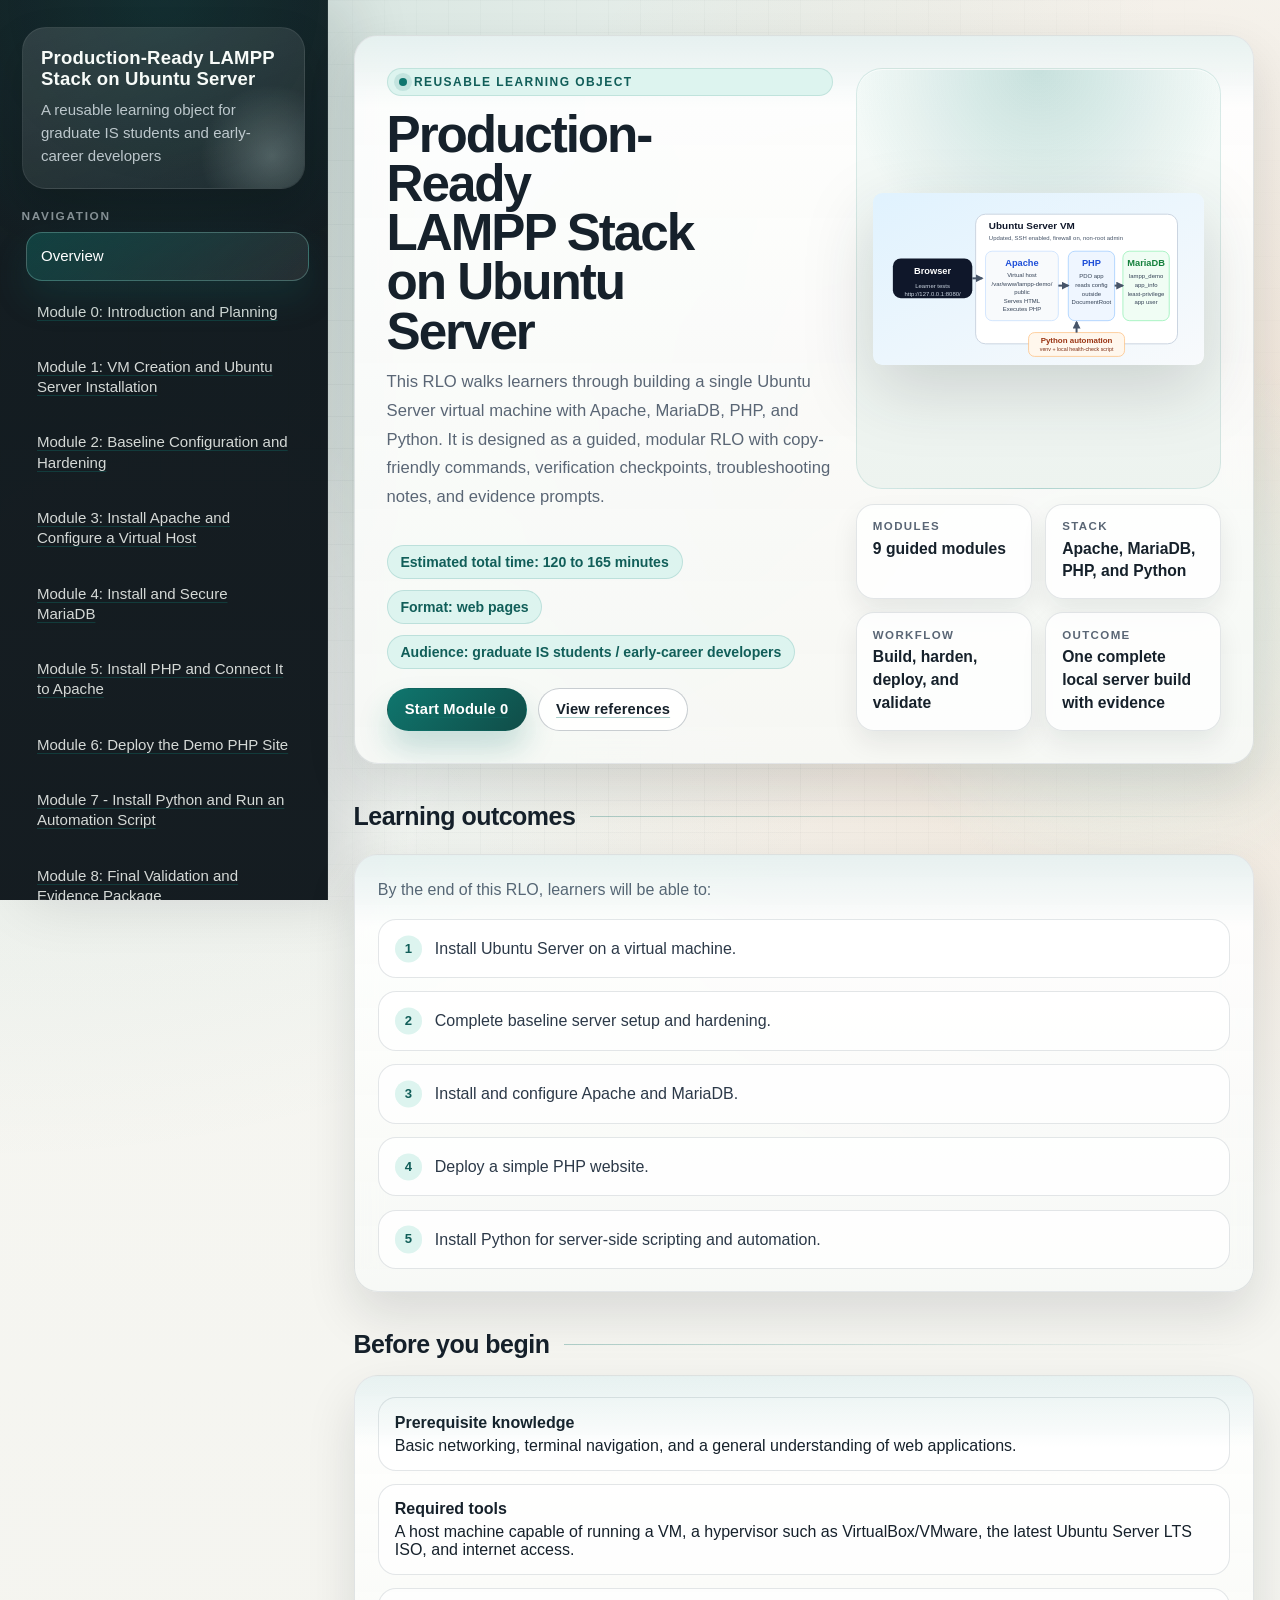
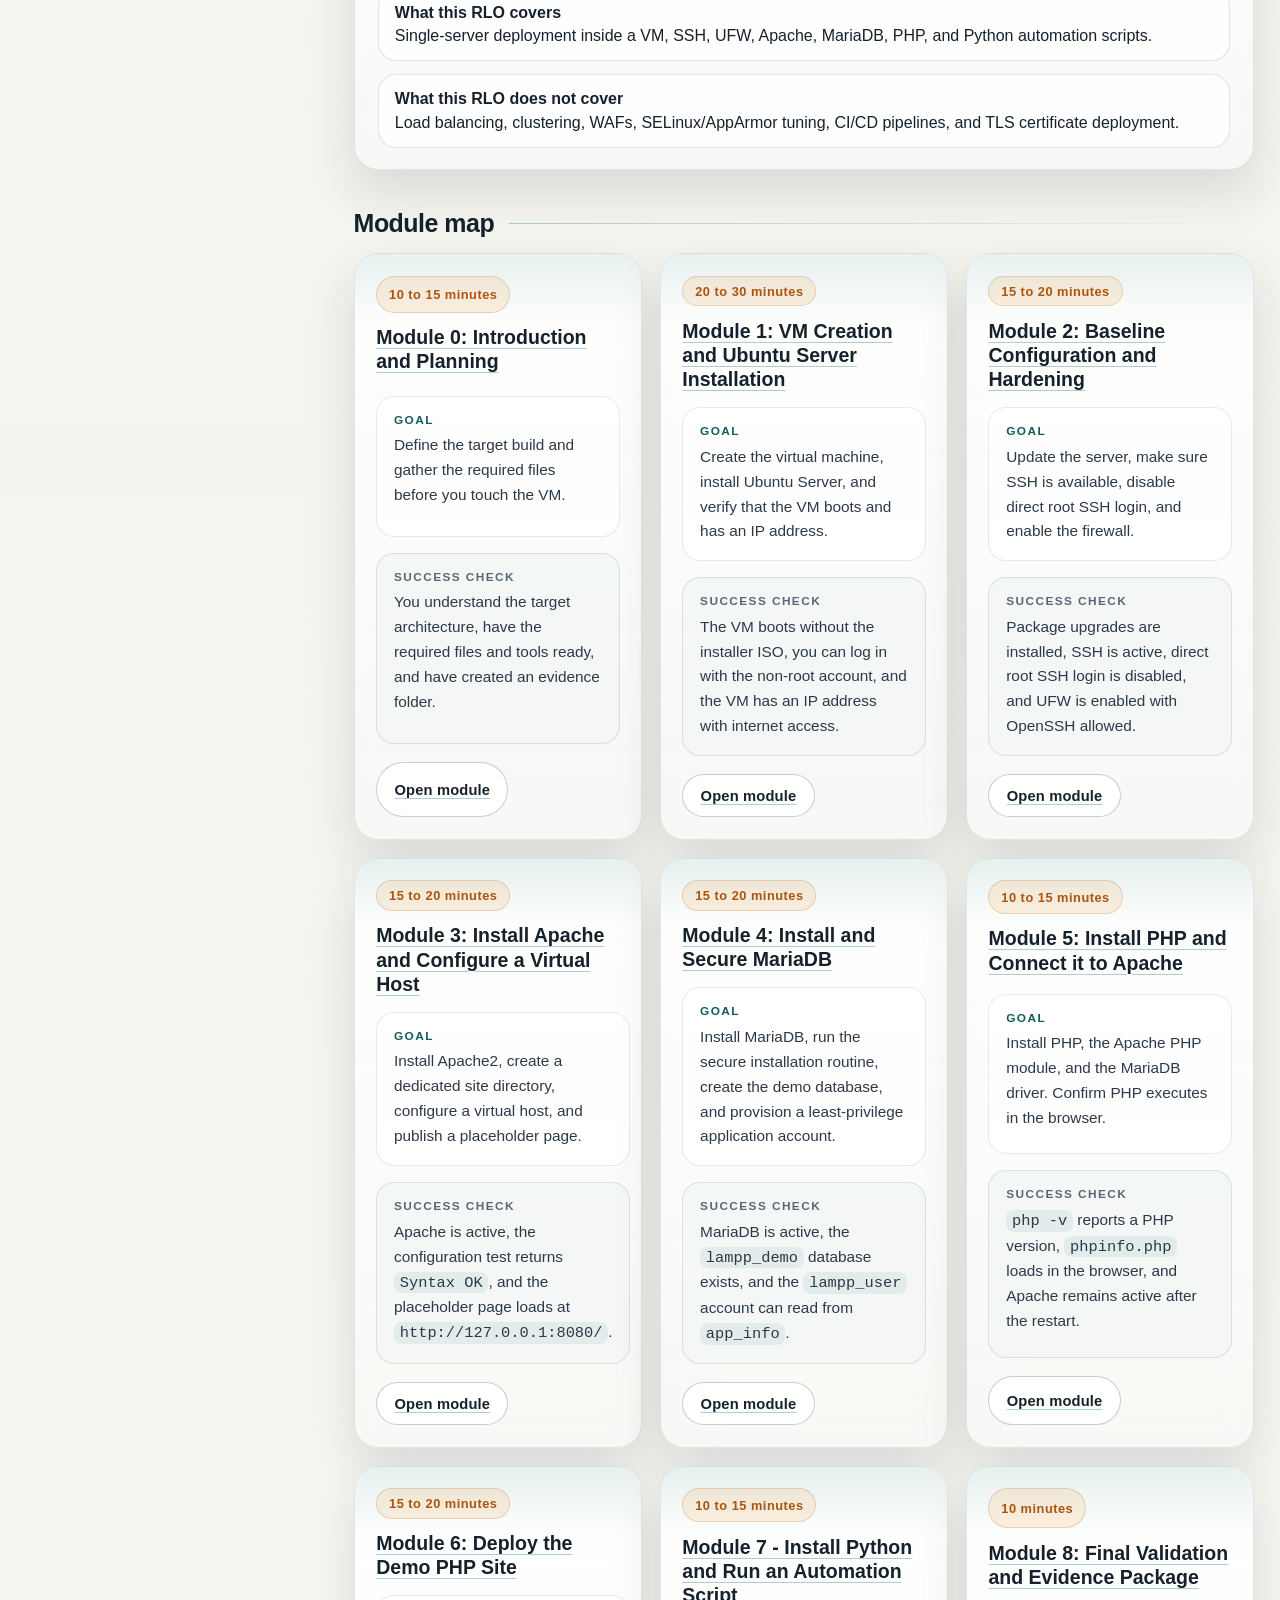
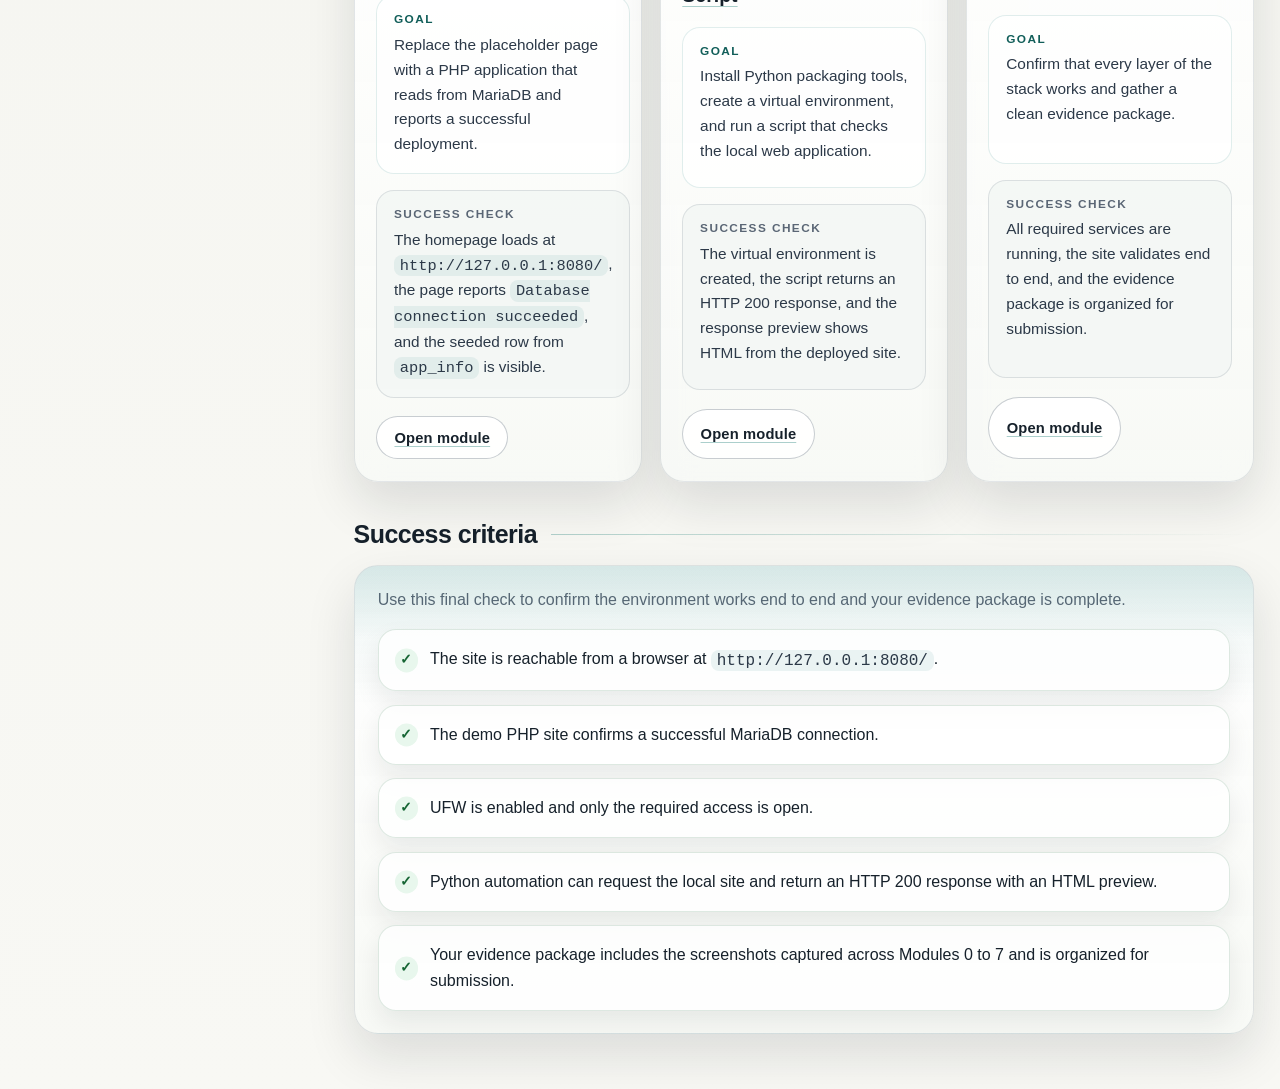
==== commit 03341a24: "Updates estimated time" ====
--- a/index.html
+++ b/index.html
@@ -56,7 +56,7 @@
     <h2>Production-Ready LAMPP Stack on Ubuntu Server</h2>
     <p>This RLO walks learners through building a single Ubuntu Server virtual machine with Apache, MariaDB, PHP, and Python. It is designed as a guided, modular RLO with copy-friendly commands, verification checkpoints, troubleshooting notes, and evidence prompts.</p>
     <div class="pill-row">
-      <span class="pill">Estimated total time: 90 to 120 minutes</span>
+      <span class="pill">Estimated total time: 120 to 165 minutes</span>
       <span class="pill">Format: web pages</span>
       <span class="pill">Audience: graduate IS students / early-career developers</span>
     </div>
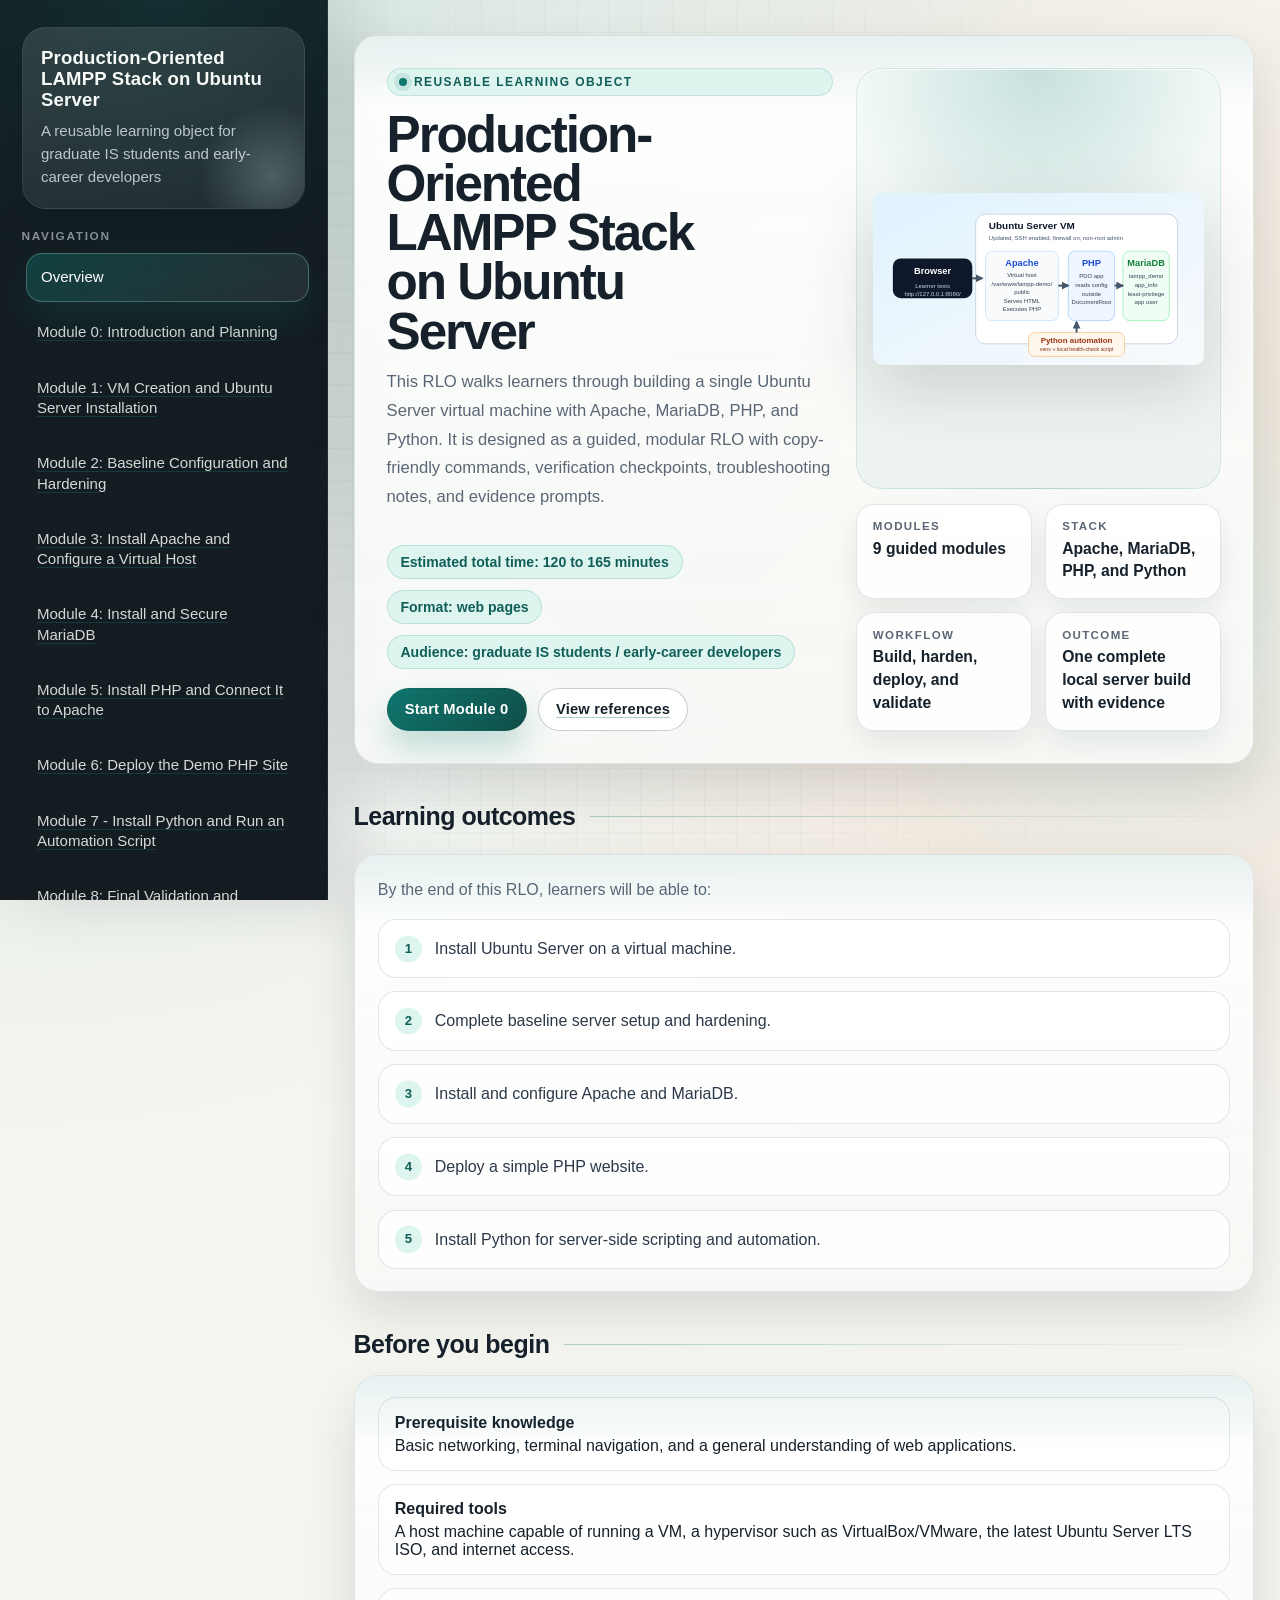
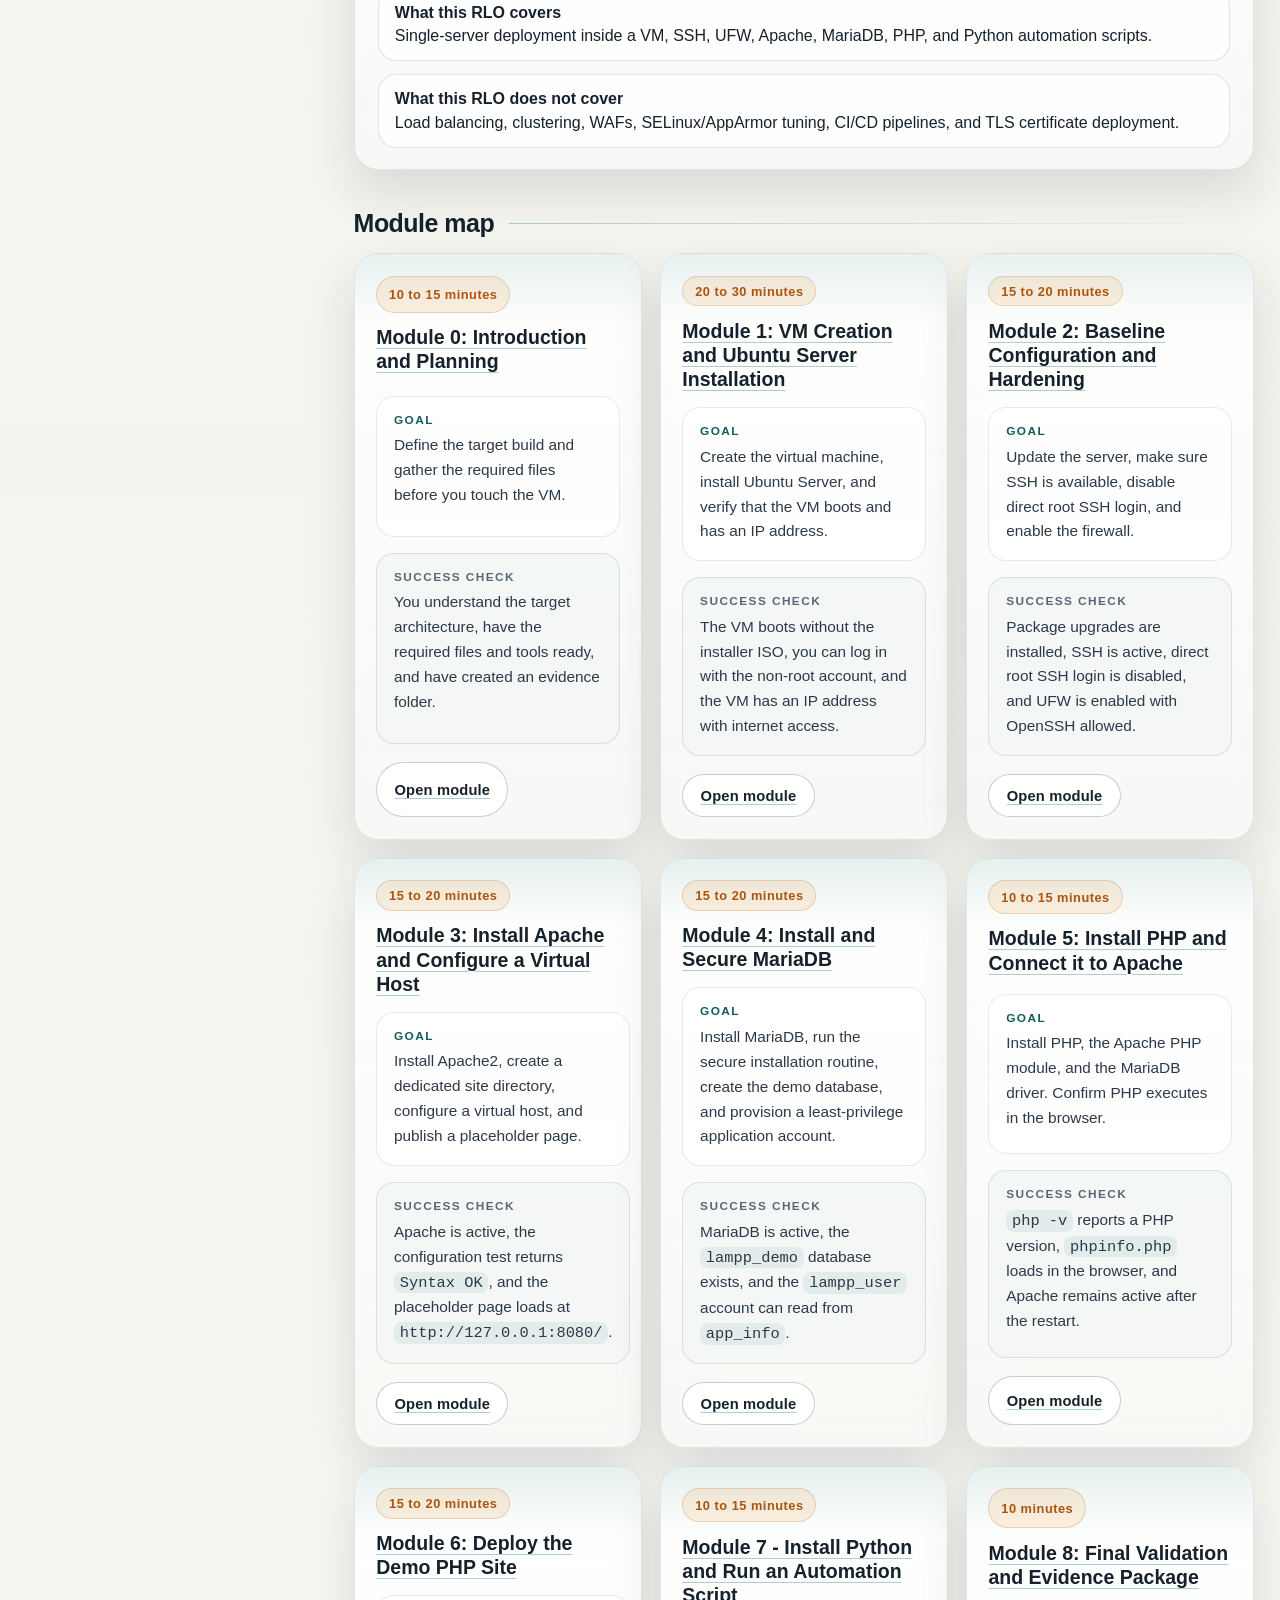
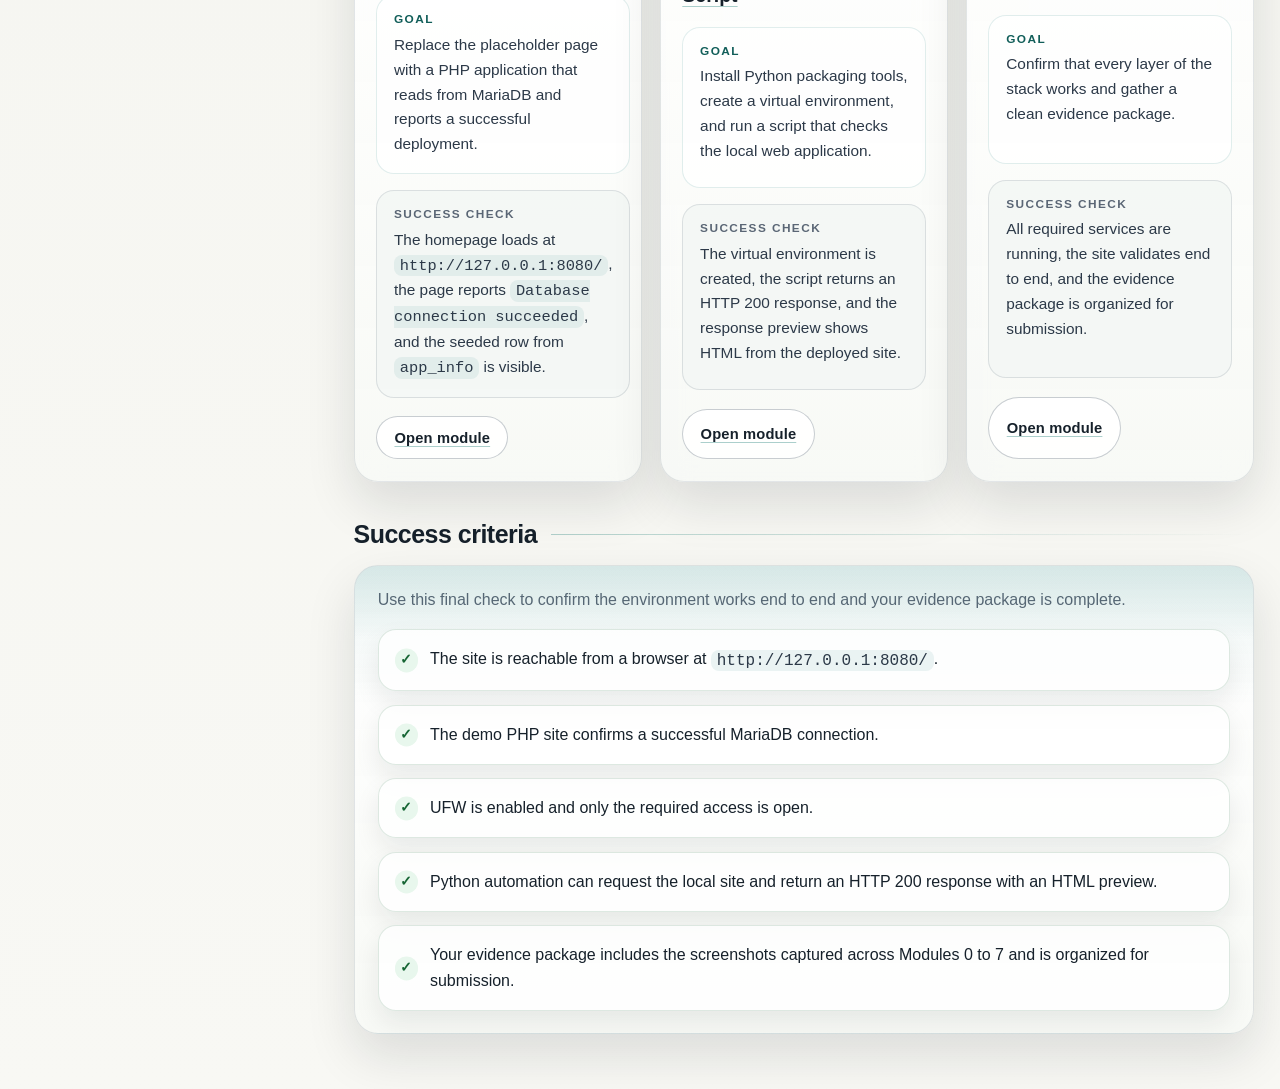
==== commit 0bcc8cce: "Updates RLO focus" ====
--- a/index.html
+++ b/index.html
@@ -3,7 +3,7 @@
   Athabasca ID: 3508216
   Title: index.html
   Date: March 22, 2026
-  Description: Overview page for the Production-Ready LAMPP Stack on Ubuntu Server reusable learning object.
+  Description: Overview page for the Production-Oriented LAMPP Stack on Ubuntu Server reusable learning object.
   Author: Supun De Silva
   Version: 1.0
   Copyright: 2026 Supun De Silva
@@ -20,7 +20,7 @@
 <head>
   <meta charset="utf-8">
   <meta name="viewport" content="width=device-width, initial-scale=1">
-  <title>Overview — Production-Ready LAMPP Stack on Ubuntu Server</title>
+  <title>Overview — Production-Oriented LAMPP Stack on Ubuntu Server</title>
   <link rel="stylesheet" href="styles.css">
 </head>
 <body>
@@ -28,12 +28,14 @@
   <div class="site-shell">
     <!-- Shared navigation sidebar used across the full RLO. -->
     <aside class="sidebar">
+      <!-- Brand block stays consistent across pages so learners always know which RLO they are inside. -->
       <div class="brand">
-        <h1>Production-Ready LAMPP Stack on Ubuntu Server</h1>
+        <h1>Production-Oriented LAMPP Stack on Ubuntu Server</h1>
         <p>A reusable learning object for graduate IS students and early-career developers</p>
       </div>
       <div class="nav-section">
         <div class="nav-label">Navigation</div>
+        <!-- The same navigation order is reused in every module so the sequence stays predictable. -->
         <ul class="nav-list"><li><a class="active" href="index.html">Overview</a></li>
 <li><a class="" href="modules/00-introduction-planning.html">Module 0: Introduction and Planning</a></li>
 <li><a class="" href="modules/01-vm-ubuntu-install.html">Module 1: VM Creation and Ubuntu Server Installation</a></li>
@@ -51,10 +53,12 @@
     <main class="main">
 <!-- Landing-page summary, audience framing, and call to action. -->
 <section class="hero">
+  <!-- Left side: overview copy and first-step actions for learners who are ready to begin. -->
   <div class="hero-copy">
     <div class="eyebrow">Reusable Learning Object</div>
-    <h2>Production-Ready LAMPP Stack on Ubuntu Server</h2>
+    <h2>Production-Oriented LAMPP Stack on Ubuntu Server</h2>
     <p>This RLO walks learners through building a single Ubuntu Server virtual machine with Apache, MariaDB, PHP, and Python. It is designed as a guided, modular RLO with copy-friendly commands, verification checkpoints, troubleshooting notes, and evidence prompts.</p>
+    <!-- Quick-scan metadata helps learners judge scope before opening the first module. -->
     <div class="pill-row">
       <span class="pill">Estimated total time: 120 to 165 minutes</span>
       <span class="pill">Format: web pages</span>
@@ -65,10 +69,12 @@
       <a class="button secondary" href="references.html">View references</a>
     </div>
   </div>
+  <!-- Right side: visual summary plus a compact at-a-glance facts grid. -->
   <div class="hero-aside">
     <div class="hero-visual">
       <img src="assets/architecture.svg" alt="Diagram of browser, Apache, PHP, MariaDB, and Python inside an Ubuntu Server VM.">
     </div>
+    <!-- These fact tiles repeat the core framing in a denser format than the paragraph copy. -->
     <div class="hero-facts" aria-label="Course at a glance">
       <div class="hero-fact">
         <span class="hero-fact-label">Modules</span>
@@ -112,6 +118,7 @@
 <!-- Module cards summarize goals, timing, and success checks for the full sequence. -->
 <h2 class="section-title">Module map</h2><section class="module-list">
 
+    <!-- Each card uses the same pattern: estimated time, goal, success check, then entry link. -->
     <article class="module-card">
       <div class="module-card-top">
         <div class="module-time">10 to 15 minutes</div>
@@ -268,6 +275,7 @@
 <!-- End-to-end criteria learners can use to confirm the stack is complete. -->
 <h2 class="section-title">Success criteria</h2>
 <section class="panel success-panel">
+  <!-- This final list mirrors the cross-module outcomes learners should be able to prove at the end. -->
   <p class="success-intro">Use this final check to confirm the environment works end to end and your evidence package is complete.</p>
   <ul class="success-list">
     <li>The site is reachable from a browser at <code>http://127.0.0.1:8080/</code>.</li>
--- a/styles.css
+++ b/styles.css
@@ -3,7 +3,7 @@
  * Athabasca ID: 3508216
  * Title: styles.css
  * Date: March 22, 2026
- * Description: Shared stylesheet for the Production-Ready LAMPP Stack on Ubuntu Server reusable learning object.
+ * Description: Shared stylesheet for the Production-Oriented LAMPP Stack on Ubuntu Server reusable learning object.
  * Author: Supun De Silva
  * Version: 1.0
  * Copyright: 2026 Supun De Silva
@@ -13,6 +13,7 @@
  * Description and Purpose
  * This stylesheet defines the shared visual design for the full RLO, including the global color system, layout shell, navigation, module cards, step figures, command blocks, progress indicators, lightbox styling, and responsive behavior.
  */
+/* Design tokens centralize the visual system so module pages inherit the same palette, spacing, and type choices. */
 :root {
   --bg: #f4f4ef;
   --bg-alt: #e8ede7;
@@ -57,6 +58,7 @@
   scroll-behavior: smooth;
 }
 
+/* The body background uses layered gradients so the site feels built rather than flat. */
 body {
   position: relative;
   margin: 0;
@@ -76,6 +78,7 @@
   pointer-events: none;
 }
 
+/* These fixed overlays add subtle texture behind the layout without interfering with interaction. */
 body::before {
   z-index: 0;
   background-image:
@@ -119,6 +122,7 @@
   color: var(--ink-soft);
 }
 
+/* The shell keeps navigation and content in two columns on desktop, then collapses later in media queries. */
 .site-shell {
   position: relative;
   z-index: 1;
@@ -141,6 +145,7 @@
   overflow-y: auto;
 }
 
+/* The brand card gives the sidebar a visual anchor before the learner reaches the navigation list. */
 .brand {
   position: relative;
   overflow: hidden;
@@ -276,6 +281,7 @@
   margin-inline: auto;
 }
 
+/* Most content surfaces share the same glass-like panel treatment so the site reads as one system. */
 .hero,
 .panel,
 .card-grid .card,
@@ -292,6 +298,7 @@
   backdrop-filter: blur(14px);
 }
 
+/* The pseudo-element adds a soft accent wash at the top of reusable cards and panels. */
 .hero::before,
 .panel::before,
 .card-grid .card::before,
@@ -314,6 +321,7 @@
   animation: rise-in 0.5s ease both;
 }
 
+/* The overview hero splits narrative framing from visual/context tiles. */
 .hero {
   display: grid;
   grid-template-columns: minmax(0, 1.1fr) minmax(310px, 0.9fr);
@@ -335,6 +343,7 @@
   justify-content: center;
 }
 
+/* The large heading is intentionally constrained so it wraps into a poster-like block on wide screens. */
 .hero h2 {
   margin: 0 0 0.8rem;
   max-width: 11ch;
@@ -401,6 +410,7 @@
   filter: drop-shadow(0 24px 34px rgba(16, 24, 29, 0.16));
 }
 
+/* Fact tiles let the sidebar-style metadata appear inside the hero without adding another list. */
 .hero-facts {
   display: grid;
   grid-template-columns: repeat(2, minmax(0, 1fr));
@@ -472,6 +482,7 @@
   background: linear-gradient(90deg, rgba(15, 118, 110, 0.3), transparent);
 }
 
+/* The module grid uses auto-fit so cards reflow cleanly without separate breakpoint-specific markup. */
 .module-list {
   display: grid;
   grid-template-columns: repeat(auto-fit, minmax(280px, 1fr));
@@ -488,6 +499,7 @@
     border-color 0.18s ease;
 }
 
+/* Hover lift is subtle on purpose so the cards still feel course-like rather than app-dashboard flashy. */
 .module-card:hover {
   transform: translateY(-3px);
   border-color: rgba(15, 118, 110, 0.22);
@@ -588,6 +600,7 @@
     color 0.16s ease;
 }
 
+/* Buttons use the same pill silhouette across hero actions, module links, and footer navigation. */
 .button.primary {
   background: linear-gradient(135deg, var(--accent), #104d48);
   color: #ffffff;
@@ -615,6 +628,7 @@
   box-shadow: var(--shadow-sm);
 }
 
+/* Shared focus styles make keyboard navigation visible across links, buttons, copy controls, and zoomable images. */
 .button:focus-visible,
 .copy-btn:focus-visible,
 .nav-list a:focus-visible,
@@ -736,6 +750,7 @@
   box-shadow: var(--shadow-sm);
 }
 
+/* Callouts reuse one base block and only swap colors by intent: note, warning, or success. */
 .callout.note {
   background: #edf8f6;
   border-color: rgba(15, 118, 110, 0.28);
@@ -751,6 +766,7 @@
   border-color: rgba(22, 101, 52, 0.28);
 }
 
+/* Module pages use a separate header treatment from the overview so learners can tell they are in step mode. */
 article.module-page header {
   position: relative;
   overflow: hidden;
@@ -864,6 +880,7 @@
   font-weight: 700;
 }
 
+/* The two-column layout pairs procedural instructions with a sticky checklist on larger screens. */
 .two-col {
   display: grid;
   grid-template-columns: minmax(0, 1fr) minmax(300px, 0.48fr);
@@ -908,6 +925,7 @@
   max-width: 100%;
 }
 
+/* Figures are intentionally zoomable because many screenshots contain small terminal or UI text. */
 .step-visual img {
   width: auto;
   max-width: 100%;
@@ -952,6 +970,7 @@
   z-index: 9999;
 }
 
+/* The lightbox is hidden by default and only becomes a flex container when script.js adds .is-open. */
 .image-lightbox.is-open {
   display: flex;
 }
@@ -1032,6 +1051,7 @@
   box-shadow: 0 18px 36px rgba(9, 17, 22, 0.22);
 }
 
+/* Command blocks visually separate copyable terminal work from explanatory prose. */
 .command-head {
   display: flex;
   align-items: center;
@@ -1097,6 +1117,7 @@
     linear-gradient(180deg, var(--panel), var(--panel-soft));
 }
 
+/* The checklist stays visible beside long modules until the layout collapses for smaller screens. */
 .checklist {
   list-style: none;
   padding: 0;
@@ -1171,6 +1192,7 @@
   background: rgba(15, 118, 110, 0.08);
 }
 
+/* Footer navigation keeps the linear module sequence obvious at the end of each page. */
 .footer-nav {
   display: flex;
   justify-content: space-between;
@@ -1254,6 +1276,7 @@
   font-size: 0.92rem;
 }
 
+/* Progress UI is updated by script.js, so the fill width starts at zero in static HTML/CSS. */
 .progress {
   display: flex;
   align-items: center;
@@ -1282,6 +1305,7 @@
   color: var(--muted);
 }
 
+/* The rise-in animation is lightweight so panels do not feel static, but still respects reduced-motion below. */
 @keyframes rise-in {
   from {
     opacity: 0;
@@ -1294,6 +1318,7 @@
   }
 }
 
+/* Desktop-to-tablet breakpoint: keep the sidebar but reduce the fixed navigation footprint. */
 @media (max-width: 1180px) {
   .site-shell {
     grid-template-columns: minmax(280px, 304px) minmax(0, 1fr);
@@ -1304,6 +1329,7 @@
   }
 }
 
+/* Tablet breakpoint: collapse to one column and release sticky positioning that would crowd the viewport. */
 @media (max-width: 1020px) {
   .site-shell {
     grid-template-columns: 1fr;
@@ -1338,6 +1364,7 @@
   }
 }
 
+/* Phone breakpoint: simplify card spacing and stack footer actions to preserve tap targets. */
 @media (max-width: 760px) {
   .hero {
     padding: 1.4rem;
@@ -1385,6 +1412,7 @@
   }
 }
 
+/* Accessibility safeguard for users who prefer fewer motion effects. */
 @media (prefers-reduced-motion: reduce) {
   html {
     scroll-behavior: auto;
@@ -1398,6 +1426,7 @@
   }
 }
 
+/* Print mode strips interactive UI and decorative effects so exported pages stay readable on paper/PDF. */
 @media print {
   .sidebar,
   .copy-btn,
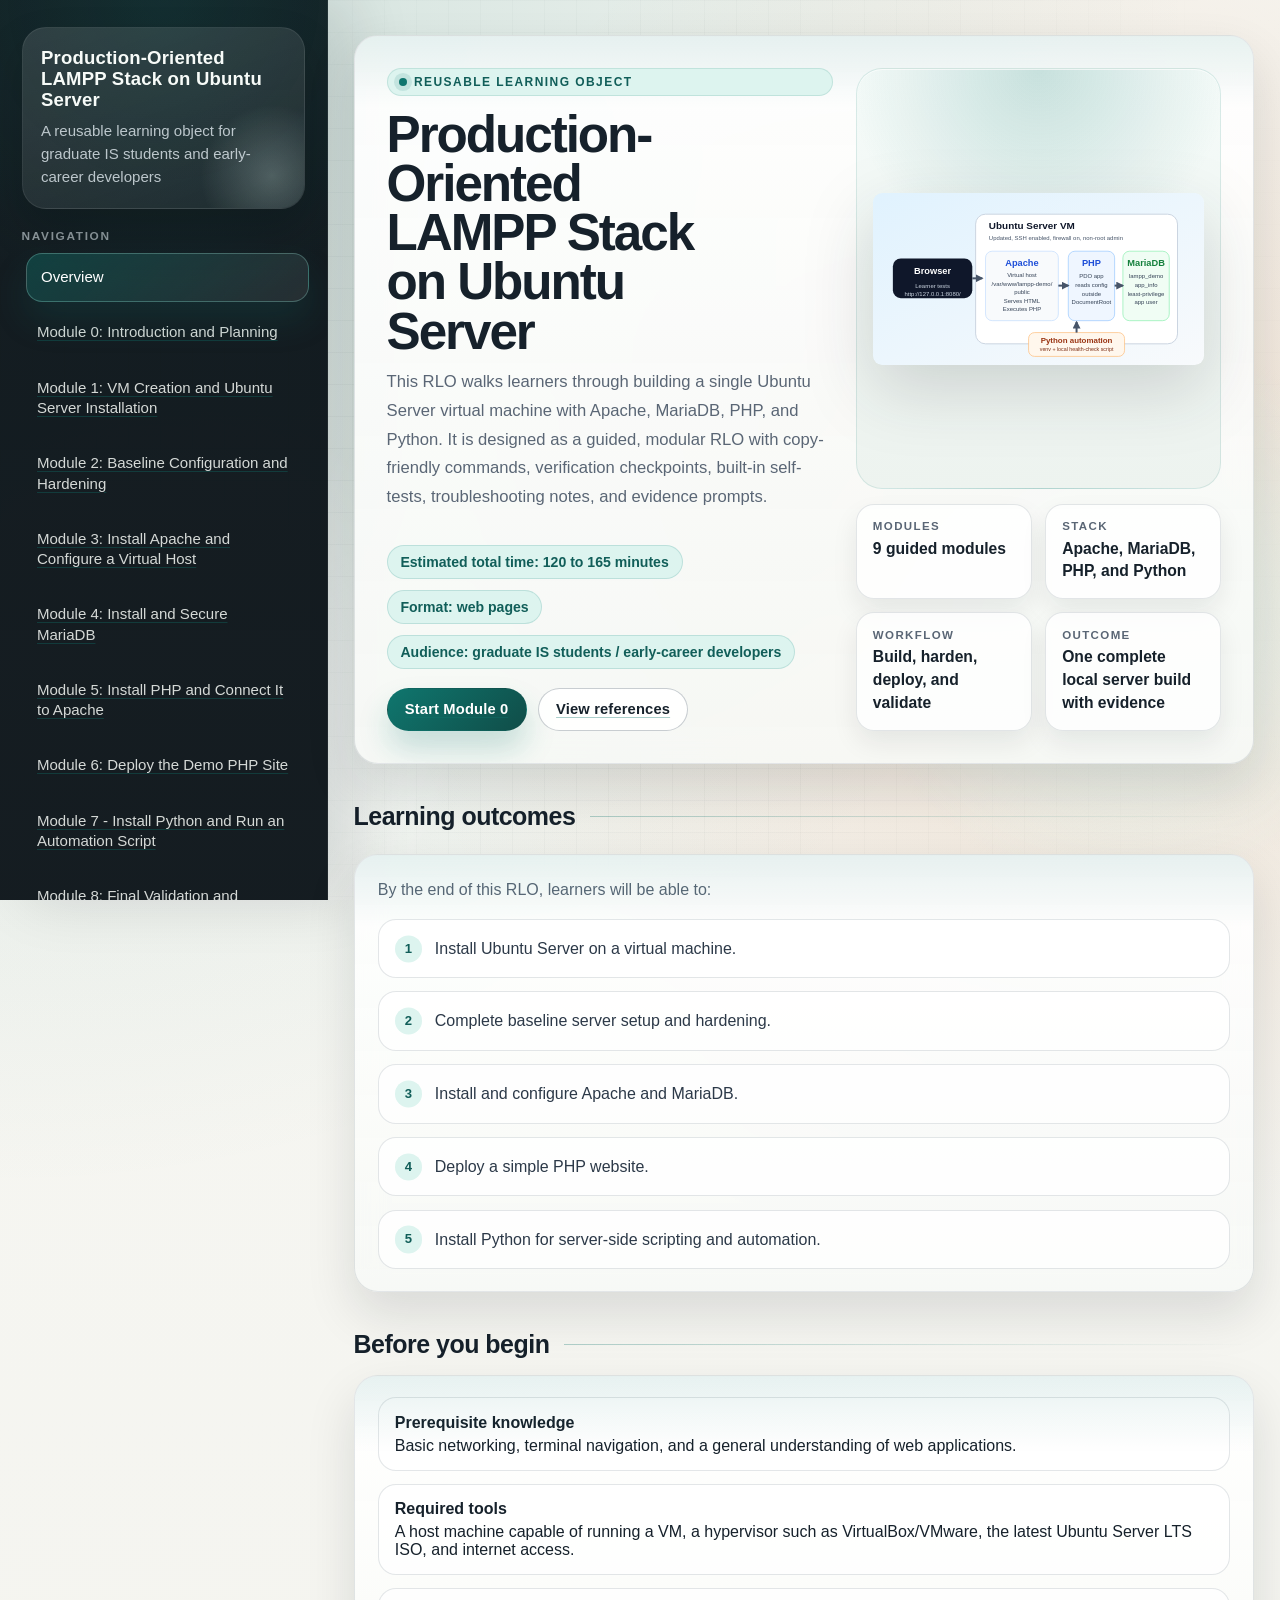
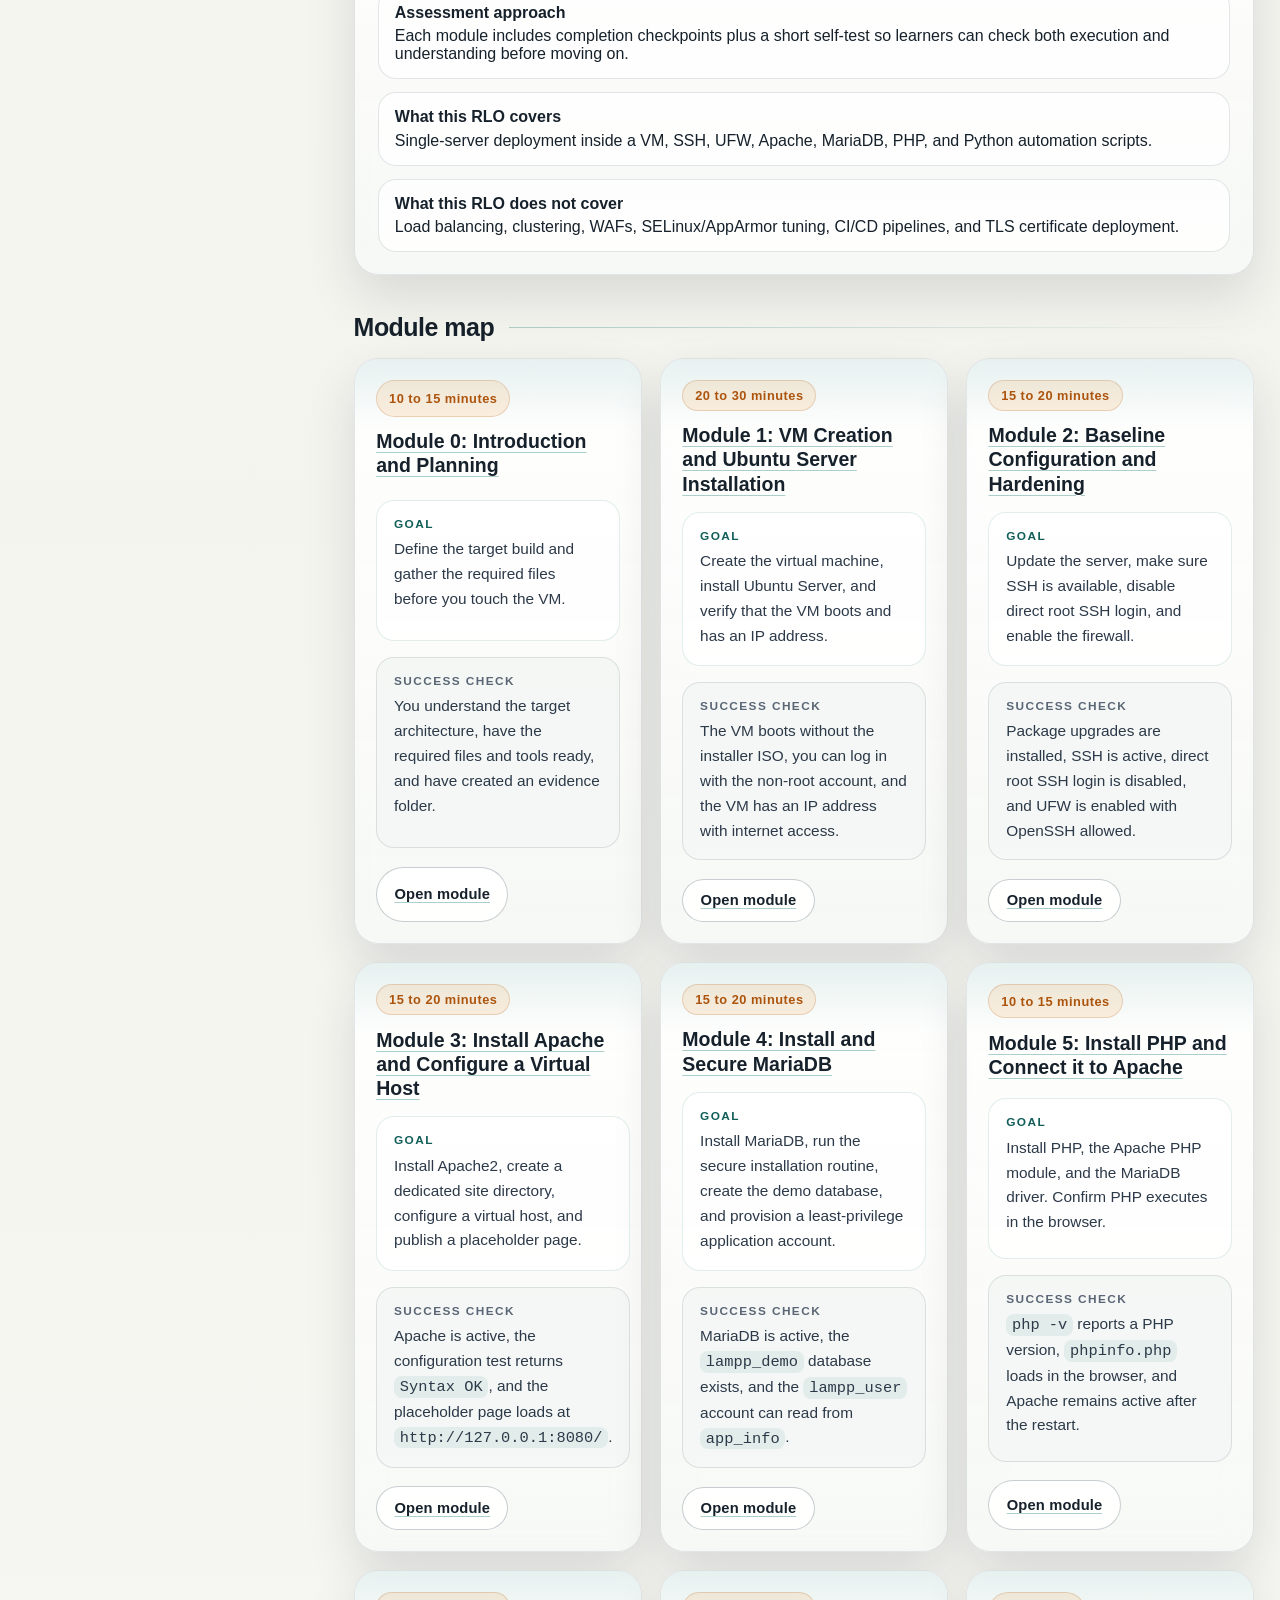
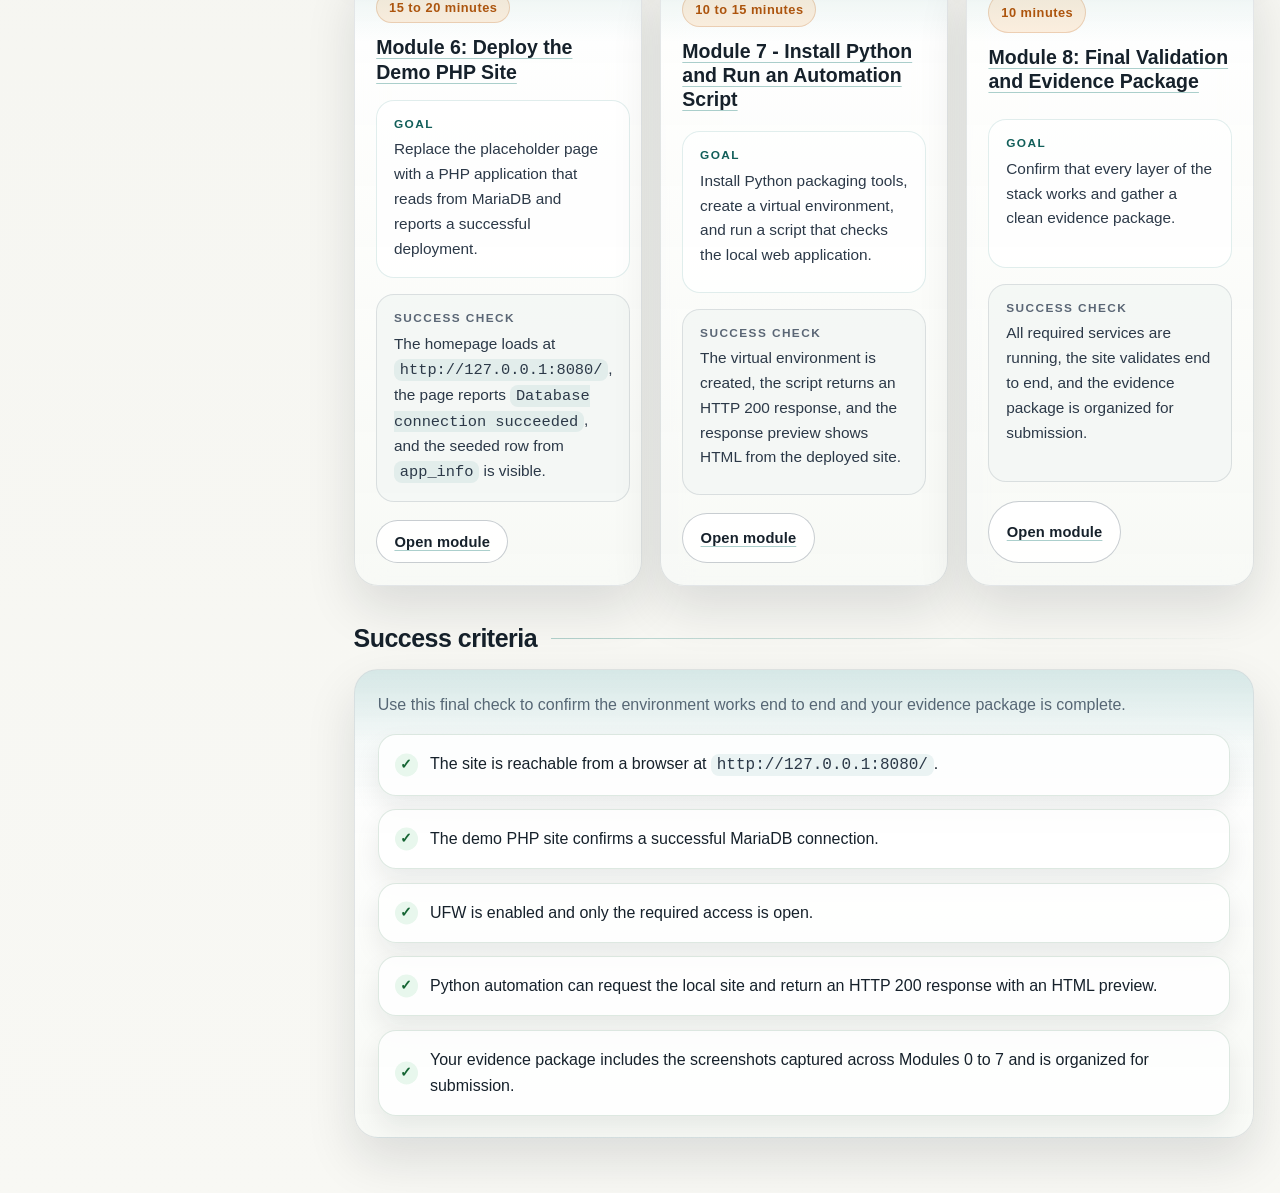
==== commit cbe14641: "Adds self test questions for each module" ====
--- a/index.html
+++ b/index.html
@@ -57,7 +57,7 @@
   <div class="hero-copy">
     <div class="eyebrow">Reusable Learning Object</div>
     <h2>Production-Oriented LAMPP Stack on Ubuntu Server</h2>
-    <p>This RLO walks learners through building a single Ubuntu Server virtual machine with Apache, MariaDB, PHP, and Python. It is designed as a guided, modular RLO with copy-friendly commands, verification checkpoints, troubleshooting notes, and evidence prompts.</p>
+    <p>This RLO walks learners through building a single Ubuntu Server virtual machine with Apache, MariaDB, PHP, and Python. It is designed as a guided, modular RLO with copy-friendly commands, verification checkpoints, built-in self-tests, troubleshooting notes, and evidence prompts.</p>
     <!-- Quick-scan metadata helps learners judge scope before opening the first module. -->
     <div class="pill-row">
       <span class="pill">Estimated total time: 120 to 165 minutes</span>
@@ -112,6 +112,7 @@
 <section class="panel"><div class="kv-list">
 <div class="kv"><strong>Prerequisite knowledge</strong><span>Basic networking, terminal navigation, and a general understanding of web applications.</span></div>
 <div class="kv"><strong>Required tools</strong><span>A host machine capable of running a VM, a hypervisor such as VirtualBox/VMware, the latest Ubuntu Server LTS ISO, and internet access.</span></div>
+<div class="kv"><strong>Assessment approach</strong><span>Each module includes completion checkpoints plus a short self-test so learners can check both execution and understanding before moving on.</span></div>
 <div class="kv"><strong>What this RLO covers</strong><span>Single-server deployment inside a VM, SSH, UFW, Apache, MariaDB, PHP, and Python automation scripts.</span></div>
 <div class="kv"><strong>What this RLO does not cover</strong><span>Load balancing, clustering, WAFs, SELinux/AppArmor tuning, CI/CD pipelines, and TLS certificate deployment.</span></div>
 </div></section>
--- a/styles.css
+++ b/styles.css
@@ -2,7 +2,7 @@
  * Name: Supun De Silva
  * Athabasca ID: 3508216
  * Title: styles.css
- * Date: March 22, 2026
+ * Date: March 29, 2026
  * Description: Shared stylesheet for the Production-Oriented LAMPP Stack on Ubuntu Server reusable learning object.
  * Author: Supun De Silva
  * Version: 1.0
@@ -11,7 +11,7 @@
  * DOCUMENTATION
  *
  * Description and Purpose
- * This stylesheet defines the shared visual design for the full RLO, including the global color system, layout shell, navigation, module cards, step figures, command blocks, progress indicators, lightbox styling, and responsive behavior.
+ * This stylesheet defines the shared visual design for the full RLO, including the global color system, layout shell, navigation, module cards, step figures, command blocks, self-tests, progress indicators, lightbox styling, and responsive behavior.
  */
 /* Design tokens centralize the visual system so module pages inherit the same palette, spacing, and type choices. */
 :root {
@@ -633,7 +633,8 @@
 .copy-btn:focus-visible,
 .nav-list a:focus-visible,
 .image-lightbox-close:focus-visible,
-.step-visual img:focus-visible {
+.step-visual img:focus-visible,
+.self-test-option input:focus-visible {
   outline: 3px solid rgba(14, 165, 233, 0.42);
   outline-offset: 3px;
 }
@@ -1142,6 +1143,153 @@
   accent-color: var(--accent);
 }
 
+.self-test-panel {
+  background:
+    linear-gradient(180deg, rgba(180, 83, 9, 0.08), rgba(255, 255, 255, 0) 120px),
+    linear-gradient(180deg, var(--panel), var(--panel-soft));
+}
+
+.self-test-intro {
+  margin: 0 0 1rem;
+  color: var(--muted);
+  line-height: 1.7;
+}
+
+.self-test-form {
+  display: grid;
+  gap: 1rem;
+}
+
+.self-test-question {
+  min-inline-size: 0;
+  margin: 0;
+  padding: 1rem;
+  border: 1px solid var(--line);
+  border-radius: 22px;
+  background: rgba(255, 255, 255, 0.8);
+}
+
+.self-test-question legend {
+  display: flex;
+  align-items: flex-start;
+  gap: 0.75rem;
+  width: 100%;
+  margin-bottom: 0.9rem;
+  padding: 0;
+  color: var(--ink);
+  font-family: var(--font-heading);
+  font-size: 1rem;
+  line-height: 1.5;
+}
+
+.self-test-number {
+  flex: none;
+  width: 1.7rem;
+  height: 1.7rem;
+  display: grid;
+  place-items: center;
+  border-radius: 999px;
+  background: var(--accent-soft);
+  color: var(--accent-strong);
+  font-size: 0.82rem;
+  font-weight: 800;
+}
+
+.self-test-options {
+  display: grid;
+  gap: 0.75rem;
+}
+
+.self-test-option {
+  display: flex;
+  gap: 0.72rem;
+  align-items: flex-start;
+  padding: 0.82rem 0.9rem;
+  border: 1px solid var(--line);
+  border-radius: 16px;
+  background: rgba(248, 250, 248, 0.82);
+  cursor: pointer;
+  transition:
+    transform 0.16s ease,
+    border-color 0.16s ease,
+    background-color 0.16s ease;
+}
+
+.self-test-option:hover {
+  transform: translateY(-1px);
+  border-color: rgba(15, 118, 110, 0.22);
+  background: #ffffff;
+}
+
+.self-test-option input {
+  margin-top: 0.18rem;
+  accent-color: var(--accent);
+}
+
+.self-test-option span {
+  color: var(--ink-soft);
+  line-height: 1.6;
+}
+
+.self-test-question.is-correct {
+  border-color: rgba(22, 101, 52, 0.22);
+}
+
+.self-test-question.is-incorrect {
+  border-color: rgba(154, 52, 18, 0.22);
+}
+
+.self-test-option.is-correct-choice {
+  border-color: rgba(22, 101, 52, 0.28);
+  background: var(--good-soft);
+}
+
+.self-test-option.is-incorrect-choice {
+  border-color: rgba(154, 52, 18, 0.28);
+  background: var(--warn-soft);
+}
+
+.self-test-feedback {
+  min-height: 1.5rem;
+  margin: 0.85rem 0 0;
+  line-height: 1.6;
+  color: var(--muted);
+}
+
+.self-test-question.is-correct .self-test-feedback {
+  color: var(--good);
+}
+
+.self-test-question.is-incorrect .self-test-feedback {
+  color: var(--warn);
+}
+
+.self-test-actions {
+  display: flex;
+  flex-wrap: wrap;
+  gap: 0.75rem;
+}
+
+.self-test-result {
+  margin: 0;
+  padding: 0.95rem 1rem;
+  border: 1px solid var(--line);
+  border-radius: 18px;
+  background: rgba(255, 255, 255, 0.72);
+}
+
+.self-test-panel[data-self-test-passed="true"] .self-test-result {
+  border-color: rgba(22, 101, 52, 0.22);
+  background: var(--good-soft);
+  color: var(--good);
+}
+
+.self-test-panel[data-self-test-evaluated="true"][data-self-test-passed="false"] .self-test-result {
+  border-color: rgba(154, 52, 18, 0.22);
+  background: var(--warn-soft);
+  color: var(--warn);
+}
+
 .completion-list,
 .evidence-list {
   margin: 0;
@@ -1408,6 +1556,10 @@
   }
 
   .footer-nav .button {
+    width: 100%;
+  }
+
+  .self-test-actions .button {
     width: 100%;
   }
 }
